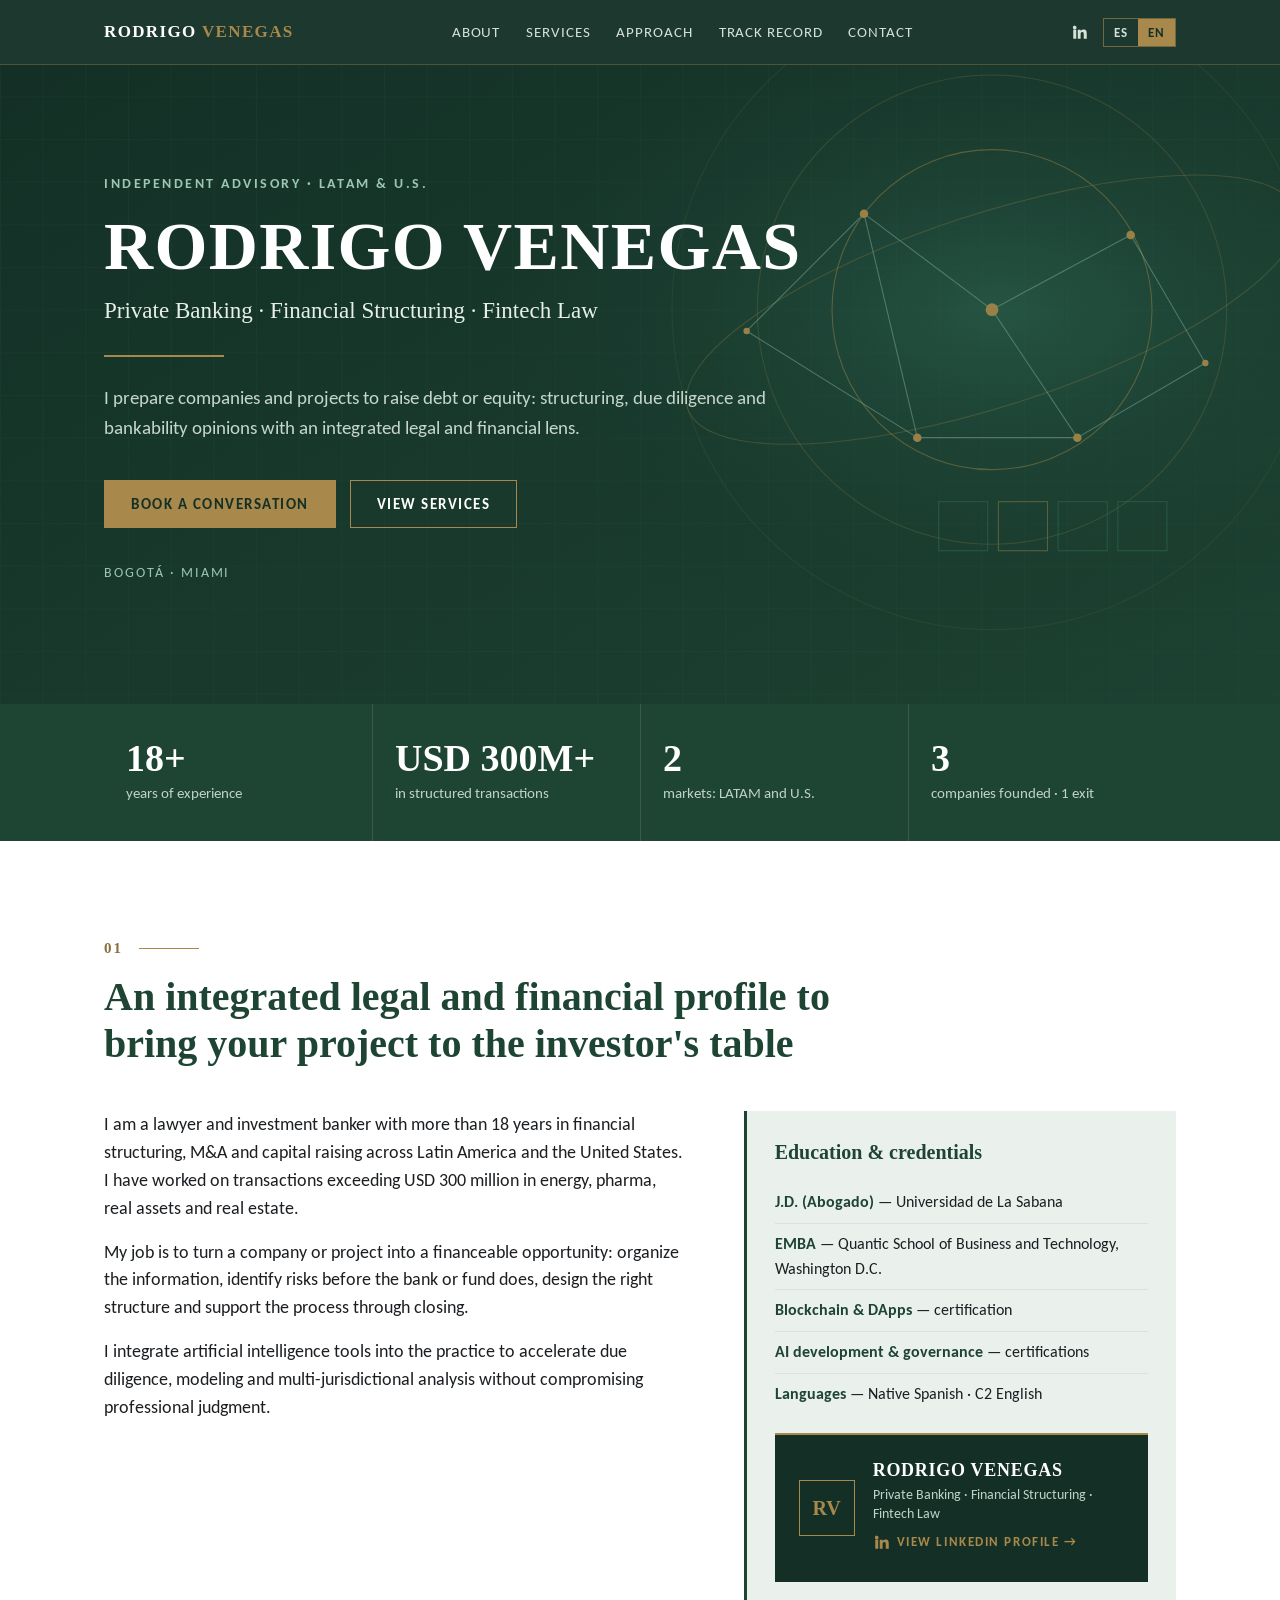
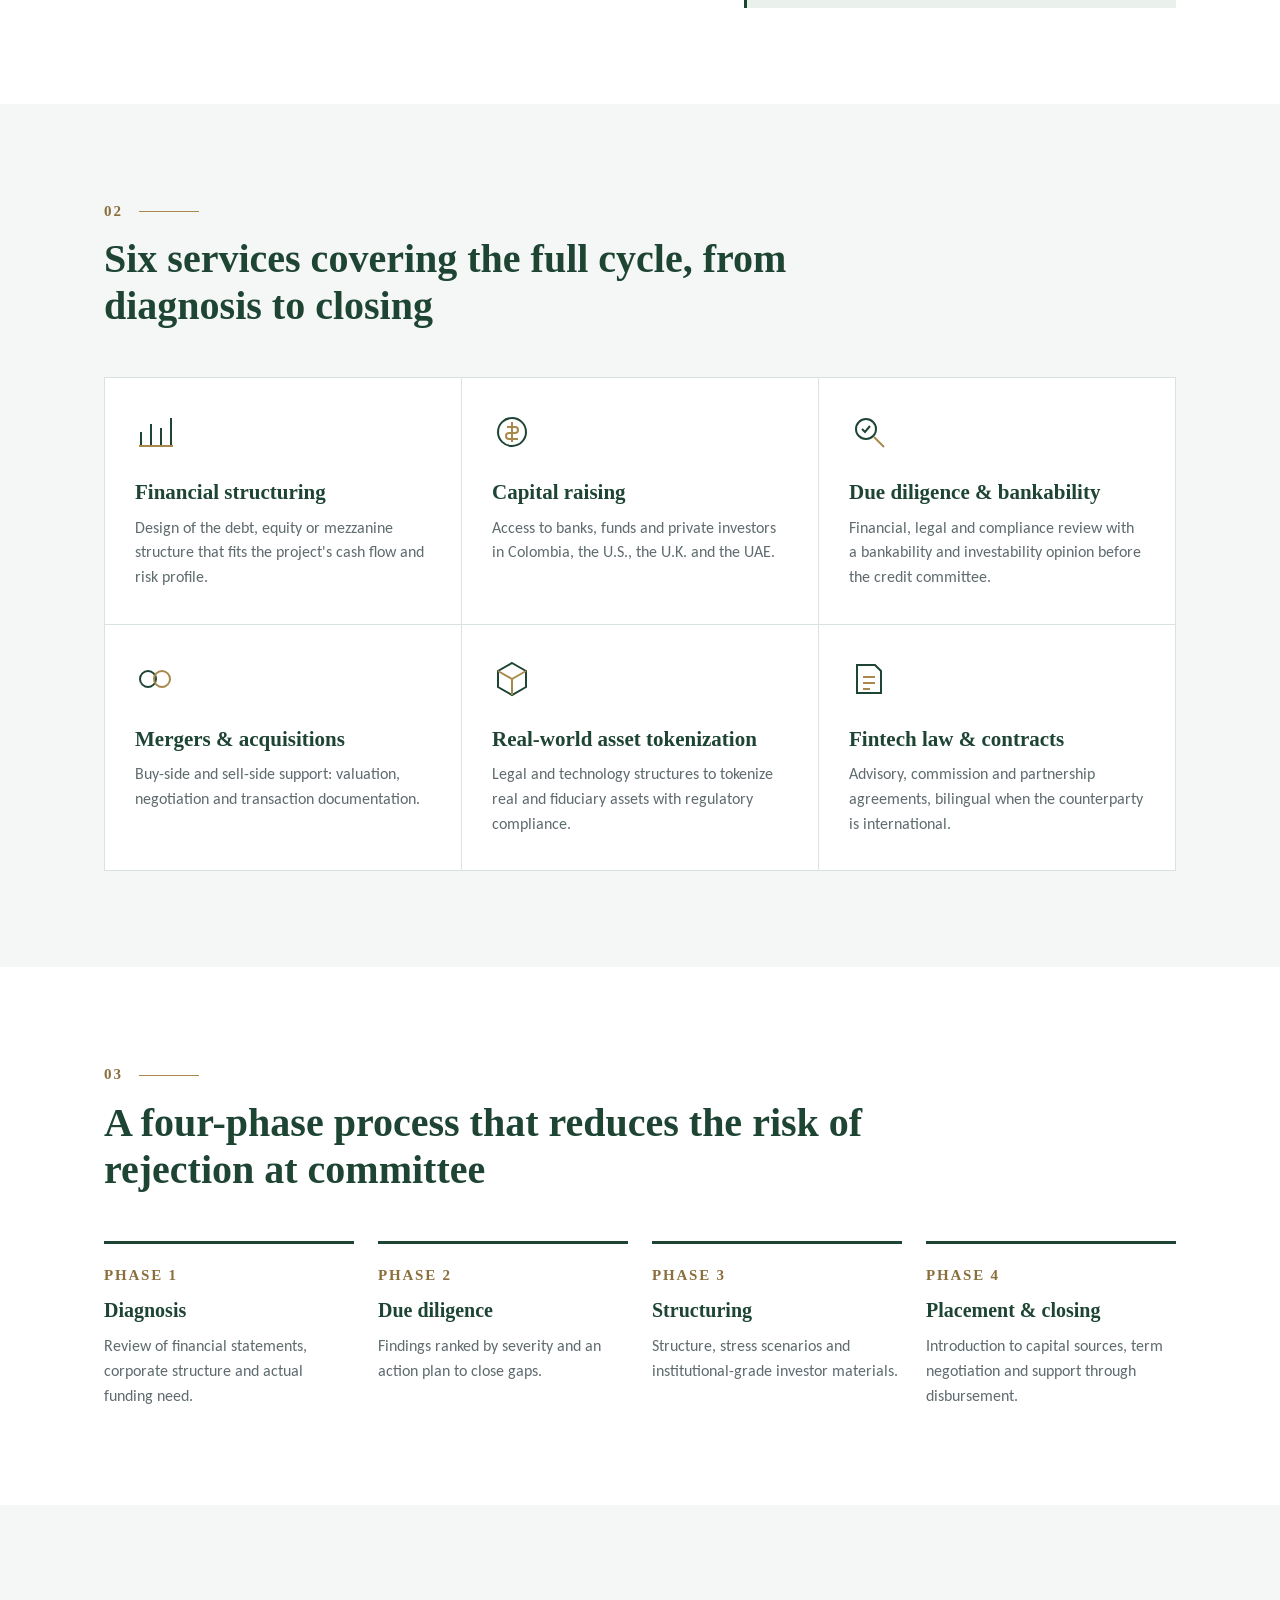
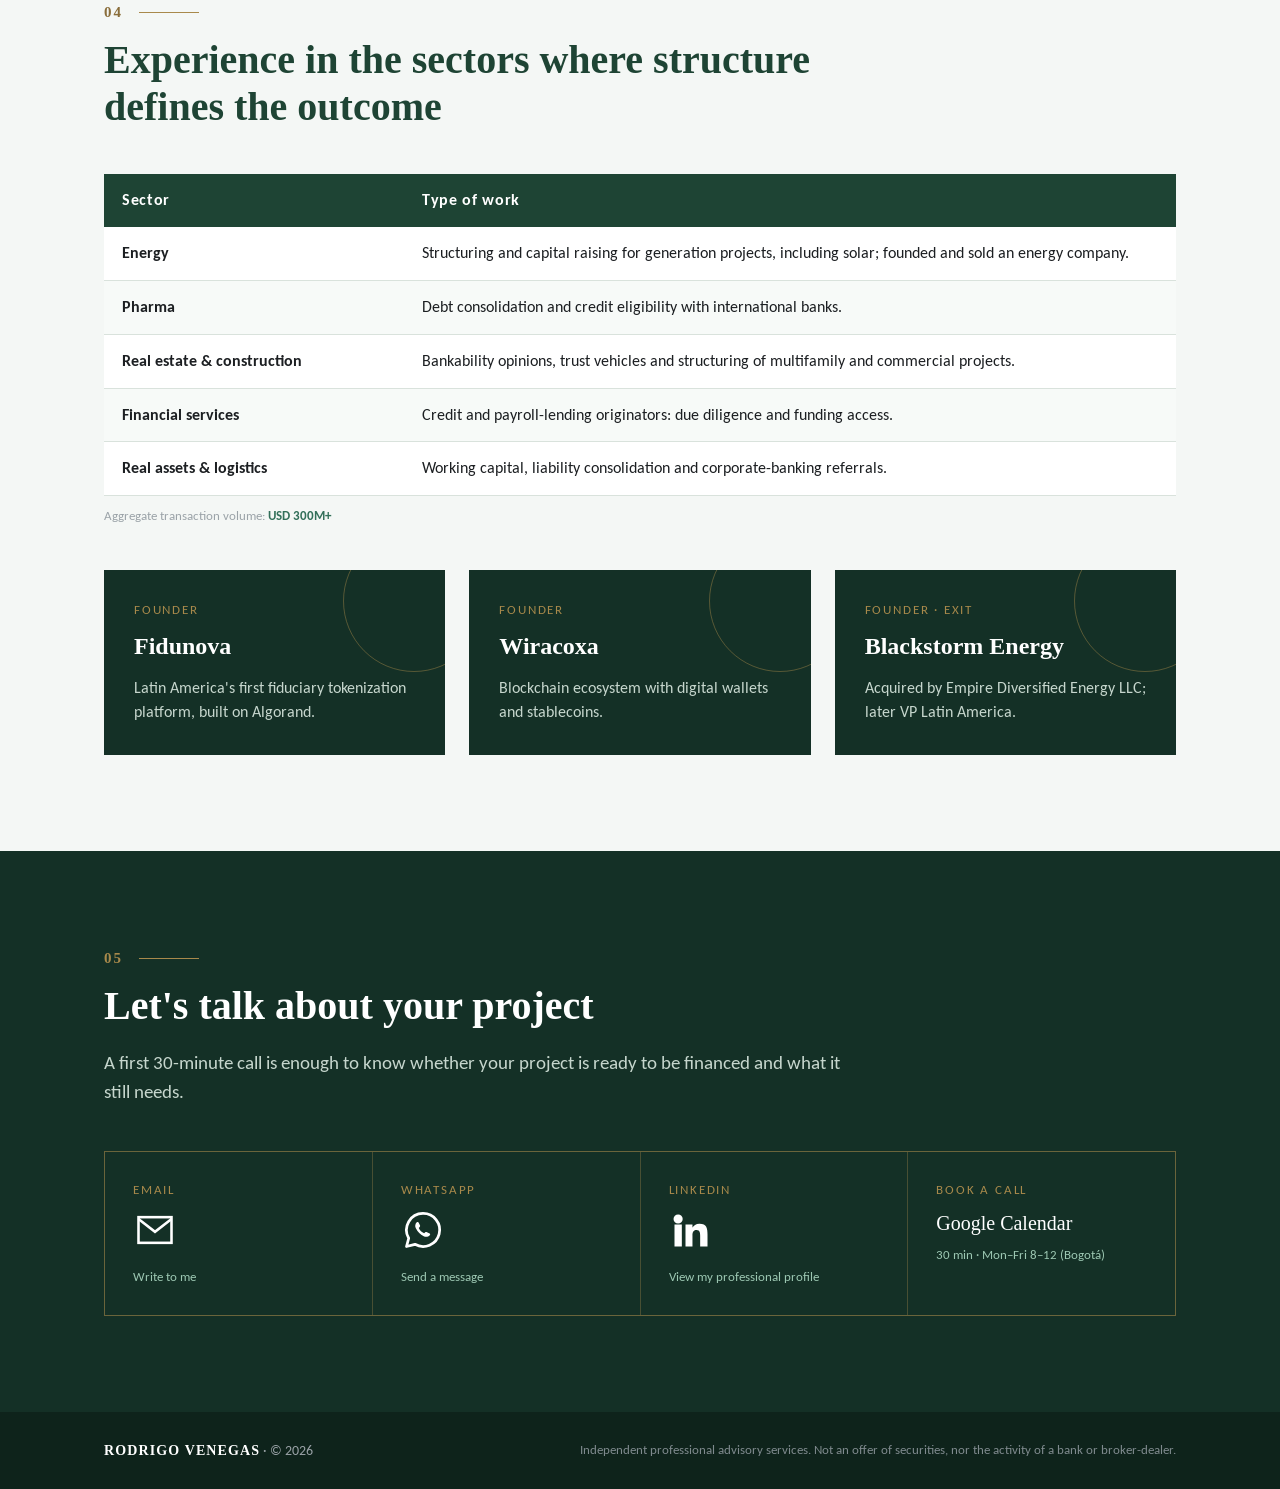
==== index.html @ e5ddf20f "Update index.html" ====
<!DOCTYPE html>
<html lang="es" data-lang="es">
<head>
<meta charset="utf-8">
<meta name="viewport" content="width=device-width, initial-scale=1">
<title>Rodrigo Venegas · Estructuración Financiera</title>
<meta name="description" content="Rodrigo Venegas — abogado y banquero de inversión. Estructuración financiera, levantamiento de capital, M&A, due diligence y tokenización en LATAM y EE. UU.">
<meta property="og:title" content="Rodrigo Venegas · Estructuración Financiera">
<meta property="og:description" content="Estructuración financiera, levantamiento de capital, M&A y tokenización · Bogotá · Miami">
<meta property="og:type" content="website">
<meta name="theme-color" content="#143026">
<link rel="icon" href="data:image/svg+xml,%3Csvg xmlns='http://www.w3.org/2000/svg' viewBox='0 0 64 64'%3E%3Crect width='64' height='64' fill='%23143026'/%3E%3Ctext x='32' y='43' font-family='Georgia,serif' font-size='30' font-weight='bold' fill='%23A8894B' text-anchor='middle'%3ERV%3C/text%3E%3C/svg%3E">
<link rel="preconnect" href="https://fonts.googleapis.com">
<link rel="preconnect" href="https://fonts.gstatic.com" crossorigin>
<link href="https://fonts.googleapis.com/css2?family=Carlito:ital,wght@0,400;0,700;1,400&display=swap" rel="stylesheet">
<style>
:root{
  --verde:#1E4434; --verde-medio:#33705A; --verde-osc:#143026;
  --oro:#A8894B; --oro-txt:#8A6E3B; --burdeos:#8C2F39;
  --carbon:#1C1F22; --gris:#5F6B6E; --gris-2:#9BA3A8; --borde:#D9E2DC;
  --panel:#F4F7F5; --tinte:#EAF1ED; --blanco:#FFFFFF;
  --serif:Georgia,"Times New Roman",serif;
  --sans:Calibri,Carlito,"Segoe UI",Arial,sans-serif;
  --max:1120px;
}
*{box-sizing:border-box;margin:0;padding:0}
html{scroll-behavior:smooth}
body{font-family:var(--sans);color:var(--carbon);background:var(--blanco);font-size:18px;line-height:1.55;-webkit-font-smoothing:antialiased}
a{color:var(--verde-medio);text-decoration:none}
a:hover{text-decoration:underline}
.wrap{max-width:var(--max);margin:0 auto;padding:0 24px}

/* idioma */
[data-lang="es"] .en,[data-lang="en"] .es{display:none!important}

/* nav */
header.nav{position:sticky;top:0;z-index:50;background:rgba(20,48,38,.96);backdrop-filter:blur(6px);border-bottom:1px solid rgba(168,137,75,.35)}
.nav .wrap{display:flex;align-items:center;justify-content:space-between;height:64px;gap:16px}
.brand{font-family:var(--serif);font-weight:700;letter-spacing:.08em;color:#fff;font-size:17px;white-space:nowrap}
.brand span{color:var(--oro)}
.nav ul{display:flex;list-style:none;gap:26px}
.nav ul a{color:#D5E2DA;font-size:15px;letter-spacing:.06em;text-transform:uppercase}
.nav ul a:hover{color:#fff;text-decoration:none}
.lang{display:flex;border:1px solid rgba(168,137,75,.6)}
.lang button{background:none;border:0;color:#D5E2DA;font:700 13px var(--sans);letter-spacing:.08em;padding:6px 10px;cursor:pointer}
.lang button[aria-pressed="true"]{background:var(--oro);color:var(--verde-osc)}

/* hero */
.hero{position:relative;background:var(--verde-osc);color:#fff;overflow:hidden}
.hero svg.bg{position:absolute;inset:0;width:100%;height:100%;opacity:.9}
.hero .wrap{position:relative;padding:110px 24px 120px}
.kicker{font:700 14px var(--sans);letter-spacing:.18em;text-transform:uppercase;color:#9CC7B2}
.hero h1{font-family:var(--serif);font-weight:700;font-size:clamp(38px,6vw,68px);line-height:1.08;margin:18px 0 10px;letter-spacing:.02em}
.filete{width:120px;height:2px;background:var(--oro);margin:26px 0}
.tagline{font-family:var(--serif);font-size:clamp(18px,2.2vw,23px);color:#E7EFEA;max-width:760px}
.hero p.lead{margin-top:18px;color:#C6D6CD;max-width:680px;font-size:19px}
.cta{display:flex;flex-wrap:wrap;gap:14px;margin-top:38px}
.btn{display:inline-block;padding:14px 26px;font:700 15px var(--sans);letter-spacing:.1em;text-transform:uppercase;border:1px solid var(--oro)}
.btn.primary{background:var(--oro);color:var(--verde-osc)}
.btn.ghost{color:#fff}
.btn:hover{text-decoration:none;filter:brightness(1.08)}
.loc{margin-top:34px;font-size:14px;letter-spacing:.14em;text-transform:uppercase;color:#9CC7B2}

/* cifras */
.stats{background:var(--verde);color:#fff}
.stats .wrap{display:grid;grid-template-columns:repeat(4,1fr)}
.stat{padding:34px 22px;border-left:1px solid rgba(255,255,255,.12)}
.stat:first-child{border-left:0}
.stat b{display:block;font-family:var(--serif);font-size:38px;color:#fff;line-height:1.1}
.stat span{font-size:15px;color:#BFD3C7}

/* secciones */
section.block{padding:96px 0}
section.alt{background:var(--panel)}
.band{display:flex;align-items:center;gap:16px;margin-bottom:12px}
.band .num{font-family:var(--serif);font-weight:700;color:var(--oro-txt);font-size:15px;letter-spacing:.14em}
.band .rule{flex:0 0 60px;height:1px;background:var(--oro)}
h2{font-family:var(--serif);font-size:clamp(28px,3.6vw,40px);line-height:1.18;color:var(--verde);max-width:820px}
.intro{margin-top:18px;color:var(--gris);max-width:760px;font-size:19px}

/* sobre mí */
.about{display:grid;grid-template-columns:1.35fr 1fr;gap:56px;margin-top:44px;align-items:start}
.about p{margin-bottom:16px;text-align:left}
.callout{background:var(--tinte);border-left:3px solid var(--verde);padding:26px 28px}
.callout h3{font-family:var(--serif);color:var(--verde);font-size:20px;margin-bottom:14px}
.callout ul{list-style:none}
.callout li{padding:8px 0;border-bottom:1px solid var(--borde);font-size:16px}
.callout li:last-child{border-bottom:0}
.callout li b{color:var(--verde)}

/* servicios */
.grid{display:grid;grid-template-columns:repeat(3,1fr);gap:0;margin-top:48px;border-top:1px solid var(--borde);border-left:1px solid var(--borde)}
.card{background:#fff;padding:34px 30px;border-right:1px solid var(--borde);border-bottom:1px solid var(--borde);position:relative}
.card .ico{width:40px;height:40px;margin-bottom:18px}
.card h3{font-family:var(--serif);font-size:21px;color:var(--verde);margin-bottom:10px;line-height:1.25}
.card p{font-size:16px;color:var(--gris)}
.card:hover{background:var(--tinte)}
.card:hover::before{content:"";position:absolute;left:0;top:0;bottom:0;width:3px;background:var(--verde)}

/* metodología */
.steps{display:grid;grid-template-columns:repeat(4,1fr);gap:24px;margin-top:48px;counter-reset:s}
.step{border-top:3px solid var(--verde);padding-top:20px}
.step .n{font-family:var(--serif);font-weight:700;font-size:15px;color:var(--oro-txt);letter-spacing:.12em}
.step h3{font-family:var(--serif);font-size:20px;color:var(--verde);margin:8px 0}
.step p{font-size:16px;color:var(--gris)}

/* sectores / trayectoria tabla */
table.t{width:100%;border-collapse:collapse;margin-top:44px;font-size:16px;background:#fff}
table.t th{background:var(--verde);color:#fff;text-align:left;padding:14px 18px;font-weight:700;letter-spacing:.04em}
table.t td{padding:14px 18px;border-bottom:1px solid var(--borde);vertical-align:top}
table.t tr:nth-child(even) td{background:#F7FAF8}
table.t td:first-child{font-weight:700;color:var(--carbon);width:28%}
table.t td.k{color:var(--verde-medio);font-weight:700}
.src{font-size:13px;color:var(--gris-2);margin-top:10px}

/* ventures */
.ventures{display:grid;grid-template-columns:repeat(3,1fr);gap:24px;margin-top:44px}
.venture{background:var(--verde-osc);color:#fff;padding:30px;position:relative;overflow:hidden}
.venture::after{content:"";position:absolute;right:-40px;top:-40px;width:140px;height:140px;border:1px solid rgba(168,137,75,.45);border-radius:50%}
.venture .tag{font-size:13px;letter-spacing:.14em;text-transform:uppercase;color:var(--oro)}
.venture h3{font-family:var(--serif);font-size:24px;margin:8px 0 10px}
.venture p{font-size:16px;color:#C6D6CD}

/* contacto */
.contact{background:var(--verde-osc);color:#fff;position:relative;overflow:hidden}
.contact h2{color:#fff}
.contact .intro{color:#C6D6CD}
.contact-grid{display:grid;grid-template-columns:repeat(4,1fr);gap:1px;margin-top:44px;background:rgba(168,137,75,.35);border:1px solid rgba(168,137,75,.35)}
.contact-grid a,.contact-grid div{display:block;background:var(--verde-osc);padding:28px;color:#fff}
.contact-grid a:hover{background:var(--verde);text-decoration:none}
.contact-grid small{display:block;font-size:13px;letter-spacing:.14em;text-transform:uppercase;color:var(--oro);margin-bottom:8px}
.contact-grid > * > span{font-family:var(--serif);font-size:20px;word-break:break-word}
.contact-grid .mail-ico{display:inline-flex;color:#fff}
.contact-grid a:hover .mail-ico{color:var(--oro)}
.contact-grid em{display:block;font-style:normal;font-size:13px;color:#9CC7B2;margin-top:6px;word-break:break-word}

/* linkedin card */
.li-card{display:flex;gap:18px;align-items:center;margin-top:18px;background:var(--verde-osc);color:#fff;padding:22px 24px;border-top:2px solid var(--oro)}
.li-card:hover{text-decoration:none;background:var(--verde)}
.li-mono{flex:0 0 56px;height:56px;border:1px solid var(--oro);display:flex;align-items:center;justify-content:center;font-family:var(--serif);font-weight:700;color:var(--oro);font-size:20px}
.li-card b{display:block;font-family:var(--serif);font-size:18px;letter-spacing:.04em}
.li-card small{display:block;color:#BFD3C7;font-size:14px;line-height:1.4}
.li-card .go{display:inline-flex;align-items:center;gap:6px;margin-top:8px;font-size:13px;font-weight:700;letter-spacing:.12em;text-transform:uppercase;color:var(--oro)}
.nav-li{color:#D5E2DA;display:inline-flex}
.nav-li:hover{color:var(--oro)}
.right{display:flex;align-items:center;gap:14px}

footer.foot{background:#0E231B;color:var(--gris-2);font-size:14px;padding:28px 0}
footer.foot .wrap{display:flex;flex-wrap:wrap;justify-content:space-between;gap:12px}
footer.foot b{color:#fff;font-family:var(--serif);letter-spacing:.08em}
.disc{font-size:13px;color:#7F8A8E;max-width:640px}

/* responsive */
@media (max-width:960px){
  .nav ul{display:none}
  .stats .wrap{grid-template-columns:repeat(2,1fr)}
  .stat:nth-child(3){border-left:0}
  .stat{border-top:1px solid rgba(255,255,255,.12)}
  .about{grid-template-columns:1fr;gap:32px}
  .grid,.ventures,.contact-grid{grid-template-columns:1fr 1fr}
  .steps{grid-template-columns:1fr 1fr}
}
@media (max-width:600px){
  body{font-size:17px}
  .wrap{padding:0 16px}
  .hero .wrap{padding:72px 16px 80px}
  section.block{padding:64px 0}
  .grid,.ventures,.contact-grid,.steps{grid-template-columns:1fr}
  .stat b{font-size:26px}
  .stat{padding:24px 14px}
  table.t td:first-child{width:auto}
  table.t th,table.t td{padding:12px}
  .brand{font-size:15px}
}
</style>
</head>
<body>

<header class="nav">
  <div class="wrap">
    <a class="brand" href="#top">RODRIGO <span>VENEGAS</span></a>
    <ul>
      <li><a href="#perfil"><span class="es">Perfil</span><span class="en">About</span></a></li>
      <li><a href="#servicios"><span class="es">Servicios</span><span class="en">Services</span></a></li>
      <li><a href="#metodo"><span class="es">Método</span><span class="en">Approach</span></a></li>
      <li><a href="#trayectoria"><span class="es">Trayectoria</span><span class="en">Track record</span></a></li>
      <li><a href="#contacto"><span class="es">Contacto</span><span class="en">Contact</span></a></li>
    </ul>
    <div class="right">
    <a class="nav-li" href="https://www.linkedin.com/in/rodvenegas/" target="_blank" rel="noopener" aria-label="LinkedIn"><svg viewBox="0 0 24 24" width="18" height="18" fill="currentColor" aria-hidden="true"><path d="M4.98 3.5a2.5 2.5 0 11-.02 5 2.5 2.5 0 01.02-5zM3 9h4v12H3zM9 9h3.8v1.7h.05c.53-1 1.83-2.05 3.77-2.05C20.6 8.65 21 11.2 21 14.5V21h-4v-5.8c0-1.4-.03-3.2-1.95-3.2-1.95 0-2.25 1.5-2.25 3.1V21H9z"/></svg></a>
    <div class="lang" role="group" aria-label="Idioma / Language">
      <button type="button" data-set="es" aria-pressed="true">ES</button>
      <button type="button" data-set="en" aria-pressed="false">EN</button>
    </div>
    </div>
  </div>
</header>

<!-- HERO -->
<section class="hero" id="top">
  <svg class="bg" viewBox="0 0 1200 700" preserveAspectRatio="xMidYMid slice" aria-hidden="true">
    <defs>
      <linearGradient id="g1" x1="0" y1="0" x2="1" y2="1">
        <stop offset="0" stop-color="#143026"/><stop offset="1" stop-color="#1E4434"/>
      </linearGradient>
      <radialGradient id="glow" cx="78%" cy="40%" r="45%">
        <stop offset="0" stop-color="#33705A" stop-opacity=".55"/><stop offset="1" stop-color="#143026" stop-opacity="0"/>
      </radialGradient>
      <pattern id="grid" width="40" height="40" patternUnits="userSpaceOnUse">
        <path d="M40 0H0V40" fill="none" stroke="#33705A" stroke-opacity=".18" stroke-width="1"/>
      </pattern>
    </defs>
    <rect width="1200" height="700" fill="url(#g1)"/>
    <rect width="1200" height="700" fill="url(#grid)"/>
    <rect width="1200" height="700" fill="url(#glow)"/>
    <g fill="none" stroke="#A8894B" stroke-opacity=".5">
      <circle cx="930" cy="280" r="150"/>
      <circle cx="930" cy="280" r="220" stroke-opacity=".25"/>
      <circle cx="930" cy="280" r="300" stroke-opacity=".12"/>
      <ellipse cx="930" cy="280" rx="300" ry="90" stroke-opacity=".3" transform="rotate(-18 930 280)"/>
    </g>
    <g stroke="#9CC7B2" stroke-opacity=".45" stroke-width="1">
      <line x1="810" y1="190" x2="930" y2="280"/><line x1="930" y1="280" x2="1060" y2="210"/>
      <line x1="930" y1="280" x2="1010" y2="400"/><line x1="810" y1="190" x2="860" y2="400"/>
      <line x1="860" y1="400" x2="1010" y2="400"/><line x1="1060" y1="210" x2="1130" y2="330"/>
      <line x1="1010" y1="400" x2="1130" y2="330"/><line x1="700" y1="300" x2="810" y2="190"/>
      <line x1="700" y1="300" x2="860" y2="400"/>
    </g>
    <g fill="#A8894B">
      <circle cx="930" cy="280" r="6"/><circle cx="810" cy="190" r="4"/><circle cx="1060" cy="210" r="4"/>
      <circle cx="1010" cy="400" r="4"/><circle cx="860" cy="400" r="4"/><circle cx="1130" cy="330" r="3"/>
      <circle cx="700" cy="300" r="3"/>
    </g>
    <g fill="none" stroke="#33705A" stroke-opacity=".6">
      <rect x="880" y="460" width="46" height="46"/><rect x="936" y="460" width="46" height="46" stroke="#A8894B" stroke-opacity=".5"/>
      <rect x="992" y="460" width="46" height="46"/><rect x="1048" y="460" width="46" height="46"/>
    </g>
  </svg>
  <div class="wrap">
    <div class="kicker"><span class="es">Asesoría independiente · LATAM &amp; EE. UU.</span><span class="en">Independent advisory · LATAM &amp; U.S.</span></div>
    <h1>RODRIGO VENEGAS</h1>
    <div class="tagline"><span class="es">Banca Privada · Estructuración Financiera · Derecho Fintech</span><span class="en">Private Banking · Financial Structuring · Fintech Law</span></div>
    <div class="filete"></div>
    <p class="lead">
      <span class="es">Preparo empresas y proyectos para levantar deuda o capital: estructuración, due diligence y conceptos de bancabilidad con rigor legal y financiero integrado.</span>
      <span class="en">I prepare companies and projects to raise debt or equity: structuring, due diligence and bankability opinions with an integrated legal and financial lens.</span>
    </p>
    <div class="cta">
      <a class="btn primary" href="https://calendar.google.com/calendar/appointments/schedules/AcZssZ150krW88gi3qEI_9_EWB2asxERTuKXue9Xz11zhF6QXgUVBFgU5hNF6f9EOUQEqR854AiA3kJ7" target="_blank" rel="noopener"><span class="es">Agendar una conversación</span><span class="en">Book a conversation</span></a>
      <a class="btn ghost" href="#servicios"><span class="es">Ver servicios</span><span class="en">View services</span></a>
    </div>
    <div class="loc">Bogotá · Miami</div>
  </div>
</section>

<!-- CIFRAS -->
<section class="stats" aria-label="Cifras">
  <div class="wrap">
    <div class="stat"><b>18+</b><span class="es">años de experiencia</span><span class="en">years of experience</span></div>
    <div class="stat"><b>USD 300M+</b><span class="es">en transacciones estructuradas</span><span class="en">in structured transactions</span></div>
    <div class="stat"><b>2</b><span class="es">mercados: LATAM y EE. UU.</span><span class="en">markets: LATAM and U.S.</span></div>
    <div class="stat"><b>3</b><span class="es">empresas fundadas · 1 exit</span><span class="en">companies founded · 1 exit</span></div>
  </div>
</section>

<!-- PERFIL -->
<section class="block" id="perfil">
  <div class="wrap">
    <div class="band"><span class="num">01</span><span class="rule"></span></div>
    <h2><span class="es">Un perfil legal y financiero integrado para llevar su proyecto a la mesa del inversionista</span><span class="en">An integrated legal and financial profile to bring your project to the investor's table</span></h2>
    <div class="about">
      <div>
        <p class="es">Soy abogado y banquero de inversión con más de 18 años en estructuración financiera, fusiones y adquisiciones y levantamiento de capital en América Latina y Estados Unidos. He participado en transacciones que superan los USD 300 millones en energía, farmacéutico, activos reales e inmobiliario.</p>
        <p class="en">I am a lawyer and investment banker with more than 18 years in financial structuring, M&amp;A and capital raising across Latin America and the United States. I have worked on transactions exceeding USD 300 million in energy, pharma, real assets and real estate.</p>
        <p class="es">Mi trabajo consiste en convertir una empresa o un proyecto en una oportunidad financiable: ordenar la información, identificar riesgos antes que el banco o el fondo, diseñar la estructura adecuada y acompañar el proceso hasta el cierre.</p>
        <p class="en">My job is to turn a company or project into a financeable opportunity: organize the information, identify risks before the bank or fund does, design the right structure and support the process through closing.</p>
        <p class="es">Integro herramientas de inteligencia artificial en la práctica para acelerar due diligence, modelación y análisis multijurisdiccional, sin sacrificar el criterio profesional.</p>
        <p class="en">I integrate artificial intelligence tools into the practice to accelerate due diligence, modeling and multi-jurisdictional analysis without compromising professional judgment.</p>
      </div>
      <aside class="callout">
        <h3><span class="es">Formación y credenciales</span><span class="en">Education &amp; credentials</span></h3>
        <ul>
          <li><b><span class="es">Abogado</span><span class="en">J.D. (Abogado)</span></b> — Universidad de La Sabana</li>
          <li><b>EMBA</b> — Quantic School of Business and Technology, Washington D.C.</li>
          <li><b>Blockchain &amp; DApps</b> — <span class="es">certificación</span><span class="en">certification</span></li>
          <li><b><span class="es">IA: desarrollo y gobernanza</span><span class="en">AI development &amp; governance</span></b> — <span class="es">certificaciones</span><span class="en">certifications</span></li>
          <li><b><span class="es">Idiomas</span><span class="en">Languages</span></b> — <span class="es">Español nativo · Inglés C2</span><span class="en">Native Spanish · C2 English</span></li>
        </ul>
        <a class="li-card" href="https://www.linkedin.com/in/rodvenegas/" target="_blank" rel="noopener">
          <div class="li-mono">RV</div>
          <div>
            <b>RODRIGO VENEGAS</b>
            <small><span class="es">Banca Privada · Estructuración Financiera · Derecho Fintech</span><span class="en">Private Banking · Financial Structuring · Fintech Law</span></small>
            <span class="go"><svg viewBox="0 0 24 24" width="18" height="18" fill="currentColor" aria-hidden="true"><path d="M4.98 3.5a2.5 2.5 0 11-.02 5 2.5 2.5 0 01.02-5zM3 9h4v12H3zM9 9h3.8v1.7h.05c.53-1 1.83-2.05 3.77-2.05C20.6 8.65 21 11.2 21 14.5V21h-4v-5.8c0-1.4-.03-3.2-1.95-3.2-1.95 0-2.25 1.5-2.25 3.1V21H9z"/></svg> <span class="es">Ver perfil en LinkedIn →</span><span class="en">View LinkedIn profile →</span></span>
          </div>
        </a>
      </aside>
    </div>
  </div>
</section>

<!-- SERVICIOS -->
<section class="block alt" id="servicios">
  <div class="wrap">
    <div class="band"><span class="num">02</span><span class="rule"></span></div>
    <h2><span class="es">Seis servicios que cubren el ciclo completo, del diagnóstico al cierre</span><span class="en">Six services covering the full cycle, from diagnosis to closing</span></h2>
    <div class="grid">
      <div class="card">
        <svg class="ico" viewBox="0 0 40 40" fill="none" stroke="#1E4434" stroke-width="2"><path d="M6 34V20M16 34V12M26 34V16M36 34V6"/><path d="M4 34h34" stroke="#A8894B"/></svg>
        <h3><span class="es">Estructuración financiera</span><span class="en">Financial structuring</span></h3>
        <p><span class="es">Diseño de la estructura de deuda, capital o mezzanine adecuada al flujo de caja y al perfil de riesgo del proyecto.</span><span class="en">Design of the debt, equity or mezzanine structure that fits the project's cash flow and risk profile.</span></p>
      </div>
      <div class="card">
        <svg class="ico" viewBox="0 0 40 40" fill="none" stroke="#1E4434" stroke-width="2"><circle cx="20" cy="20" r="14"/><path d="M20 10v20M15 15h8a3 3 0 010 6h-6a3 3 0 000 6h9" stroke="#A8894B"/></svg>
        <h3><span class="es">Levantamiento de capital</span><span class="en">Capital raising</span></h3>
        <p><span class="es">Acceso a bancos, fondos e inversionistas privados en Colombia, EE. UU., Reino Unido y Emiratos Árabes Unidos.</span><span class="en">Access to banks, funds and private investors in Colombia, the U.S., the U.K. and the UAE.</span></p>
      </div>
      <div class="card">
        <svg class="ico" viewBox="0 0 40 40" fill="none" stroke="#1E4434" stroke-width="2"><circle cx="17" cy="17" r="10"/><path d="M25 25l10 10" stroke="#A8894B"/><path d="M13 17l3 3 5-6"/></svg>
        <h3><span class="es">Due diligence y bancabilidad</span><span class="en">Due diligence &amp; bankability</span></h3>
        <p><span class="es">Revisión financiera, legal y de cumplimiento con concepto de bancabilidad e inversionabilidad antes de ir al comité.</span><span class="en">Financial, legal and compliance review with a bankability and investability opinion before the credit committee.</span></p>
      </div>
      <div class="card">
        <svg class="ico" viewBox="0 0 40 40" fill="none" stroke="#1E4434" stroke-width="2"><circle cx="13" cy="20" r="8"/><circle cx="27" cy="20" r="8" stroke="#A8894B"/></svg>
        <h3><span class="es">Fusiones y adquisiciones</span><span class="en">Mergers &amp; acquisitions</span></h3>
        <p><span class="es">Acompañamiento en compra, venta e integración de empresas: valoración, negociación y documentación de la transacción.</span><span class="en">Buy-side and sell-side support: valuation, negotiation and transaction documentation.</span></p>
      </div>
      <div class="card">
        <svg class="ico" viewBox="0 0 40 40" fill="none" stroke="#1E4434" stroke-width="2"><path d="M20 4l14 8v16l-14 8-14-8V12z"/><path d="M20 20l14-8M20 20v16M20 20L6 12" stroke="#A8894B"/></svg>
        <h3><span class="es">Tokenización de activos reales</span><span class="en">Real-world asset tokenization</span></h3>
        <p><span class="es">Estructuras legales y tecnológicas para tokenizar activos reales y fiduciarios con cumplimiento regulatorio.</span><span class="en">Legal and technology structures to tokenize real and fiduciary assets with regulatory compliance.</span></p>
      </div>
      <div class="card">
        <svg class="ico" viewBox="0 0 40 40" fill="none" stroke="#1E4434" stroke-width="2"><path d="M8 6h18l6 6v22H8z"/><path d="M14 18h12M14 24h12M14 30h7" stroke="#A8894B"/></svg>
        <h3><span class="es">Derecho fintech y contratos</span><span class="en">Fintech law &amp; contracts</span></h3>
        <p><span class="es">Contratos de asesoría, comisión y colaboración, bilingües cuando la contraparte es internacional.</span><span class="en">Advisory, commission and partnership agreements, bilingual when the counterparty is international.</span></p>
      </div>
    </div>
  </div>
</section>

<!-- MÉTODO -->
<section class="block" id="metodo">
  <div class="wrap">
    <div class="band"><span class="num">03</span><span class="rule"></span></div>
    <h2><span class="es">Un proceso en cuatro fases que reduce el riesgo de rechazo en comité</span><span class="en">A four-phase process that reduces the risk of rejection at committee</span></h2>
    <div class="steps">
      <div class="step"><div class="n"><span class="es">FASE 1</span><span class="en">PHASE 1</span></div><h3><span class="es">Diagnóstico</span><span class="en">Diagnosis</span></h3><p><span class="es">Lectura de estados financieros, estructura societaria y necesidad real de financiación.</span><span class="en">Review of financial statements, corporate structure and actual funding need.</span></p></div>
      <div class="step"><div class="n"><span class="es">FASE 2</span><span class="en">PHASE 2</span></div><h3>Due diligence</h3><p><span class="es">Hallazgos priorizados por severidad y plan de acción para cerrar brechas.</span><span class="en">Findings ranked by severity and an action plan to close gaps.</span></p></div>
      <div class="step"><div class="n"><span class="es">FASE 3</span><span class="en">PHASE 3</span></div><h3><span class="es">Estructuración</span><span class="en">Structuring</span></h3><p><span class="es">Estructura, escenarios de estrés y material para inversionistas de estándar institucional.</span><span class="en">Structure, stress scenarios and institutional-grade investor materials.</span></p></div>
      <div class="step"><div class="n"><span class="es">FASE 4</span><span class="en">PHASE 4</span></div><h3><span class="es">Colocación y cierre</span><span class="en">Placement &amp; closing</span></h3><p><span class="es">Presentación a fuentes de capital, negociación de términos y acompañamiento hasta el desembolso.</span><span class="en">Introduction to capital sources, term negotiation and support through disbursement.</span></p></div>
    </div>
  </div>
</section>

<!-- TRAYECTORIA -->
<section class="block alt" id="trayectoria">
  <div class="wrap">
    <div class="band"><span class="num">04</span><span class="rule"></span></div>
    <h2><span class="es">Experiencia en los sectores donde la estructura define el resultado</span><span class="en">Experience in the sectors where structure defines the outcome</span></h2>
    <table class="t">
      <thead><tr><th><span class="es">Sector</span><span class="en">Sector</span></th><th><span class="es">Tipo de trabajo</span><span class="en">Type of work</span></th></tr></thead>
      <tbody>
        <tr><td><span class="es">Energía</span><span class="en">Energy</span></td><td><span class="es">Estructuración y levantamiento de capital para proyectos de generación, incluida energía solar; fundación y venta de una compañía de energía.</span><span class="en">Structuring and capital raising for generation projects, including solar; founded and sold an energy company.</span></td></tr>
        <tr><td><span class="es">Farmacéutico</span><span class="en">Pharma</span></td><td><span class="es">Consolidación de deuda y elegibilidad crediticia ante banca internacional.</span><span class="en">Debt consolidation and credit eligibility with international banks.</span></td></tr>
        <tr><td><span class="es">Inmobiliario y construcción</span><span class="en">Real estate &amp; construction</span></td><td><span class="es">Conceptos de bancabilidad, vehículos fiduciarios y estructuración de proyectos multifamiliares y comerciales.</span><span class="en">Bankability opinions, trust vehicles and structuring of multifamily and commercial projects.</span></td></tr>
        <tr><td><span class="es">Servicios financieros</span><span class="en">Financial services</span></td><td><span class="es">Originadoras de crédito y libranza: due diligence y acceso a fondeo.</span><span class="en">Credit and payroll-lending originators: due diligence and funding access.</span></td></tr>
        <tr><td><span class="es">Activos reales y logística</span><span class="en">Real assets &amp; logistics</span></td><td><span class="es">Capital de trabajo, consolidación de pasivos y referidos a banca empresarial.</span><span class="en">Working capital, liability consolidation and corporate-banking referrals.</span></td></tr>
      </tbody>
    </table>
    <p class="src"><span class="es">Volumen agregado de transacciones: </span><span class="en">Aggregate transaction volume: </span><b style="color:var(--verde-medio)">USD 300M+</b></p>

    <div class="ventures">
      <div class="venture"><div class="tag"><span class="es">Fundador</span><span class="en">Founder</span></div><h3>Fidunova</h3><p><span class="es">Primera plataforma de tokenización fiduciaria de América Latina, construida sobre Algorand.</span><span class="en">Latin America's first fiduciary tokenization platform, built on Algorand.</span></p></div>
      <div class="venture"><div class="tag"><span class="es">Fundador</span><span class="en">Founder</span></div><h3>Wiracoxa</h3><p><span class="es">Ecosistema blockchain con billeteras digitales y stablecoins.</span><span class="en">Blockchain ecosystem with digital wallets and stablecoins.</span></p></div>
      <div class="venture"><div class="tag"><span class="es">Fundador · Exit</span><span class="en">Founder · Exit</span></div><h3>Blackstorm Energy</h3><p><span class="es">Adquirida por Empire Diversified Energy LLC; luego VP Latin America.</span><span class="en">Acquired by Empire Diversified Energy LLC; later VP Latin America.</span></p></div>
    </div>
  </div>
</section>

<!-- CONTACTO -->
<section class="block contact" id="contacto">
  <div class="wrap">
    <div class="band"><span class="num" style="color:var(--oro)">05</span><span class="rule"></span></div>
    <h2><span class="es">Conversemos sobre su proyecto</span><span class="en">Let's talk about your project</span></h2>
    <p class="intro"><span class="es">Una primera llamada de 30 minutos basta para saber si su proyecto está listo para financiarse y qué le falta.</span><span class="en">A first 30-minute call is enough to know whether your project is ready to be financed and what it still needs.</span></p>
    <div class="contact-grid">
      <a class="js-mail" href="#contacto" data-u="rodrigovenegasmortigo" data-d="gmail.com" aria-label="Email"><small>Email</small><span class="mail-ico"><svg viewBox="0 0 24 24" width="44" height="44" fill="none" stroke="currentColor" stroke-width="1.4" aria-hidden="true"><rect x="3" y="5" width="18" height="14"/><path d="M3 6l9 7 9-7"/></svg></span><em><span class="es">Escríbame</span><span class="en">Write to me</span></em></a>
      <a class="js-wa" href="#contacto" data-n="573155446661" target="_blank" rel="noopener" aria-label="WhatsApp"><small>WhatsApp</small><span class="mail-ico"><svg viewBox="0 0 24 24" width="44" height="44" fill="none" stroke="currentColor" stroke-width="1.5" stroke-linejoin="round" aria-hidden="true"><path d="M12 3a9 9 0 00-7.8 13.5L3 21l4.6-1.2A9 9 0 1012 3z"/><path d="M8.6 7.8c.3-.3.8-.3 1 .1l.8 1.7c.1.3 0 .6-.2.8l-.5.5c.6 1.3 1.6 2.3 2.9 2.9l.5-.5c.2-.2.5-.3.8-.2l1.7.8c.4.2.4.7.1 1-.9.9-2.2 1.1-3.3.5a9.4 9.4 0 01-4.3-4.3c-.6-1.1-.4-2.4.5-3.3z" fill="currentColor" stroke="none"/></svg></span><em><span class="es">Enviar mensaje</span><span class="en">Send a message</span></em></a>
      <a href="https://www.linkedin.com/in/rodvenegas/" target="_blank" rel="noopener" aria-label="LinkedIn"><small>LinkedIn</small><span class="mail-ico"><svg viewBox="0 0 24 24" width="44" height="44" fill="currentColor" aria-hidden="true"><path d="M4.98 3.5a2.5 2.5 0 11-.02 5 2.5 2.5 0 01.02-5zM3 9h4v12H3zM9 9h3.8v1.7h.05c.53-1 1.83-2.05 3.77-2.05C20.6 8.65 21 11.2 21 14.5V21h-4v-5.8c0-1.4-.03-3.2-1.95-3.2-1.95 0-2.25 1.5-2.25 3.1V21H9z"/></svg></span><em><span class="es">Ver mi perfil profesional</span><span class="en">View my professional profile</span></em></a>
      <a href="https://calendar.google.com/calendar/appointments/schedules/AcZssZ150krW88gi3qEI_9_EWB2asxERTuKXue9Xz11zhF6QXgUVBFgU5hNF6f9EOUQEqR854AiA3kJ7" target="_blank" rel="noopener"><small><span class="es">Agendar llamada</span><span class="en">Book a call</span></small><span>Google Calendar</span><em><span class="es">30 min · L–V 8:00–12:00 (Bogotá)</span><span class="en">30 min · Mon–Fri 8–12 (Bogotá)</span></em></a>
    </div>
  </div>
</section>

<footer class="foot">
  <div class="wrap">
    <div><b>RODRIGO VENEGAS</b> · © <span id="yr">2026</span></div>
    <div class="disc"><span class="es">Servicios de asesoría profesional independiente. No constituye oferta de valores ni actividad de entidad bancaria o intermediario de valores.</span><span class="en">Independent professional advisory services. Not an offer of securities, nor the activity of a bank or broker-dealer.</span></div>
  </div>
</footer>

<script>
(function(){
  var root=document.documentElement, btns=document.querySelectorAll('.lang button');
  function set(l){
    root.setAttribute('data-lang',l); root.setAttribute('lang',l);
    document.title = l==='en' ? 'Rodrigo Venegas · Financial Structuring' : 'Rodrigo Venegas · Estructuración Financiera';
    btns.forEach(function(b){b.setAttribute('aria-pressed', b.dataset.set===l?'true':'false');});
    try{localStorage.setItem('rv-lang',l);}catch(e){}
  }
  var saved=null; try{saved=localStorage.getItem('rv-lang');}catch(e){}
  var q=new URLSearchParams(location.search).get('lang');
  var init=q||saved||((navigator.language||'es').toLowerCase().indexOf('en')===0?'en':'es');
  set(init==='en'?'en':'es');
  btns.forEach(function(b){b.addEventListener('click',function(){set(b.dataset.set);});});
  document.getElementById('yr').textContent=new Date().getFullYear();
  document.querySelectorAll('.js-mail').forEach(function(a){a.href='mailto:'+a.dataset.u+'@'+a.dataset.d;});
  document.querySelectorAll('.js-wa').forEach(function(a){a.href='https://wa.me/'+a.dataset.n;});
})();
</script>
</body>
</html>
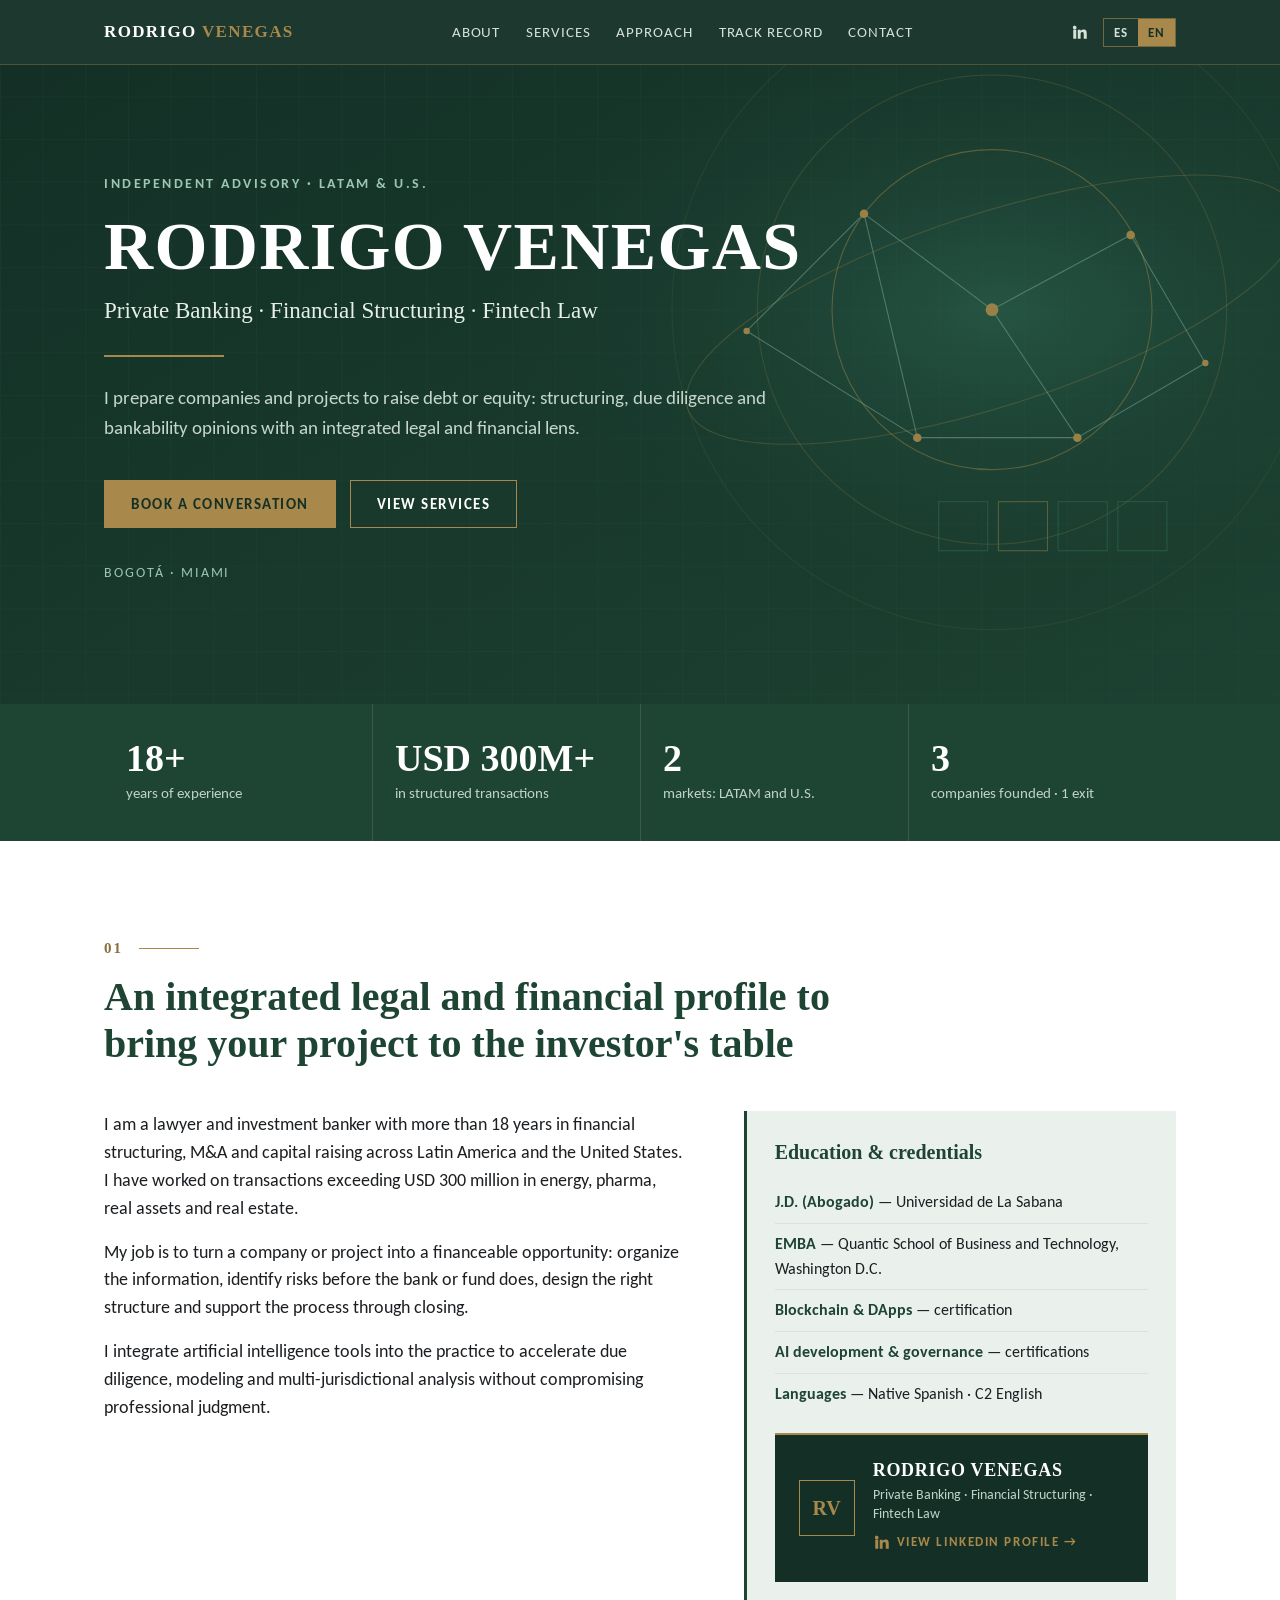
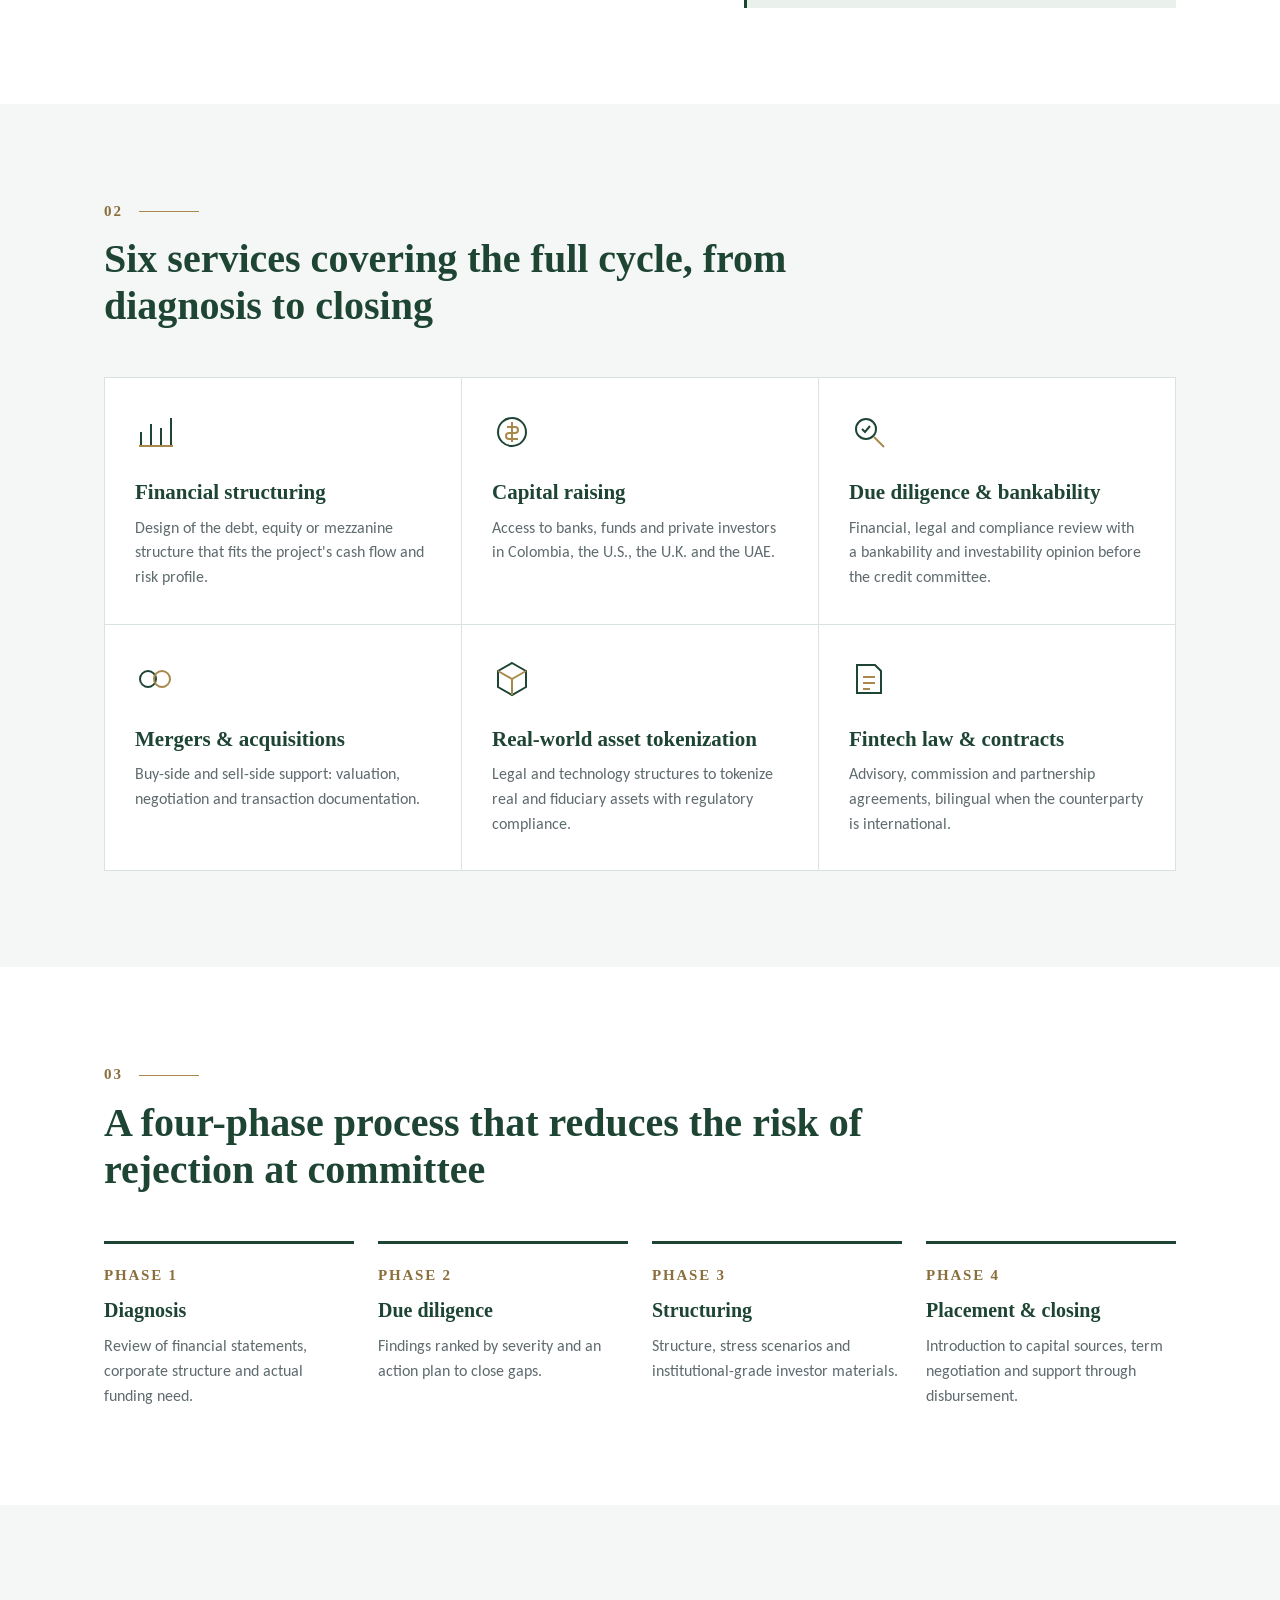
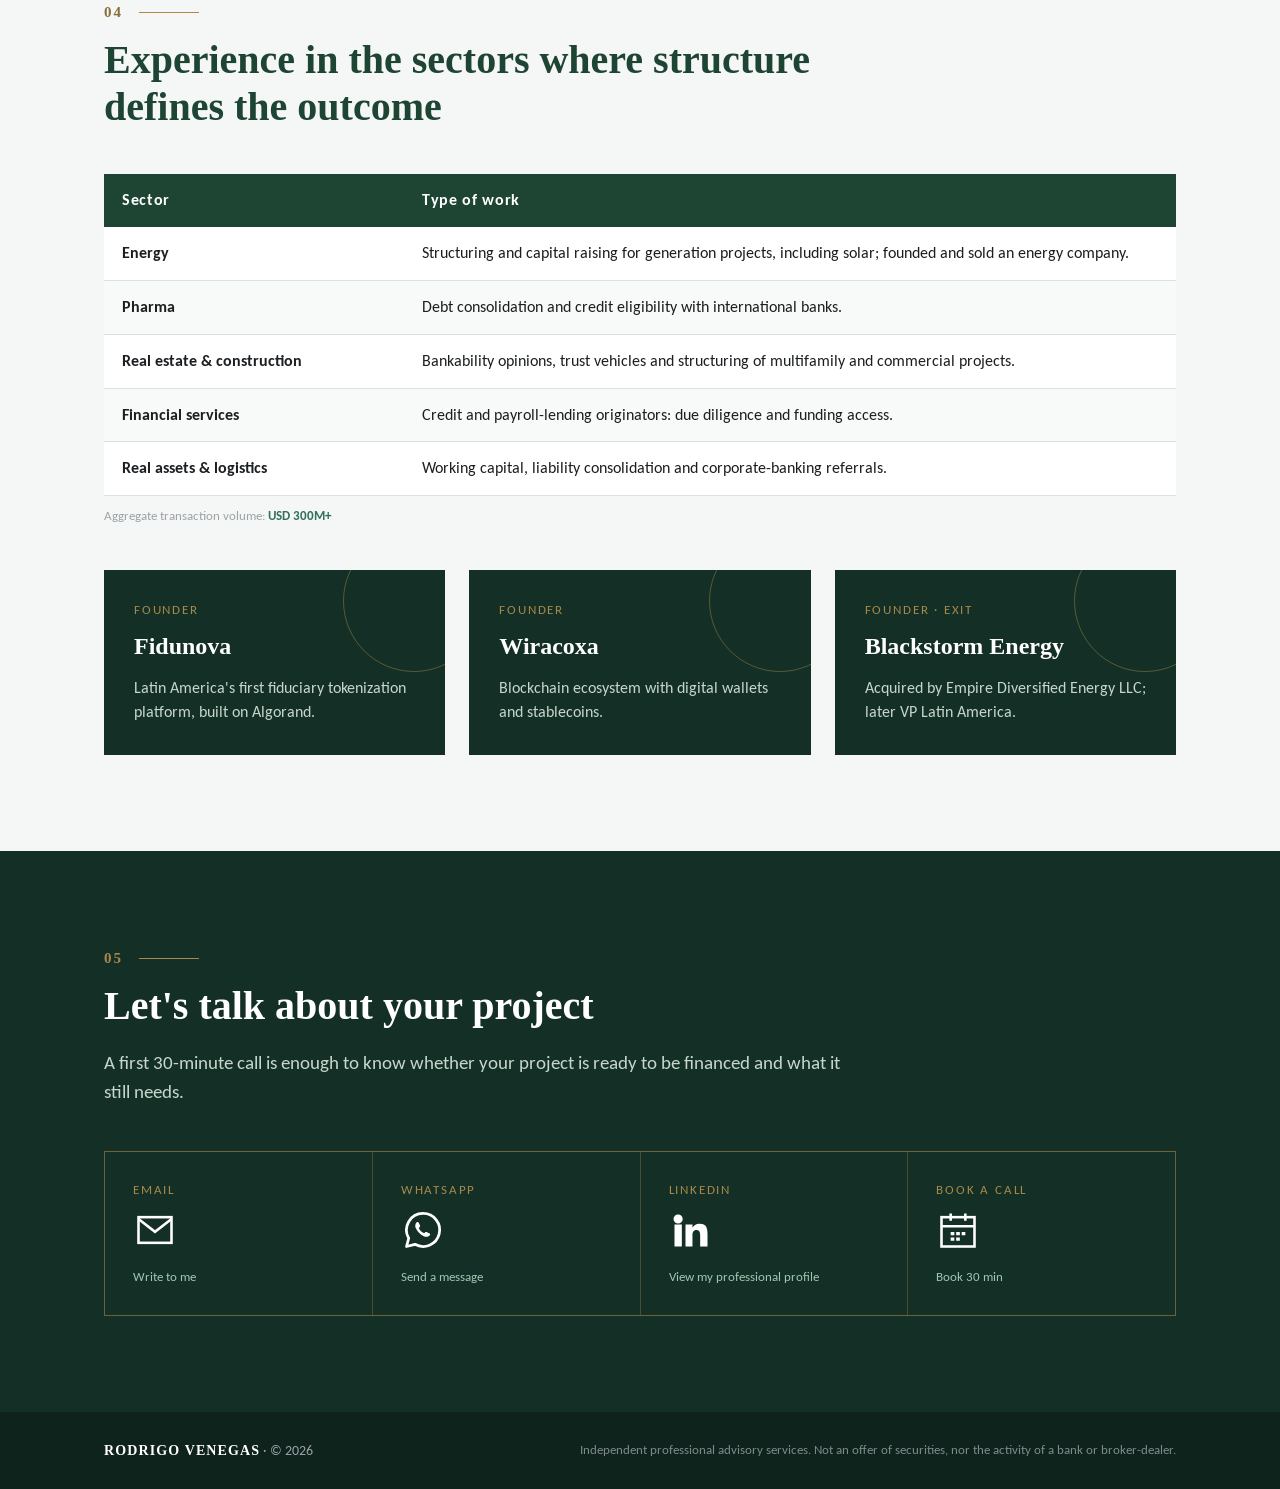
==== commit a3a756fb: "Update index.html" ====
--- a/index.html
+++ b/index.html
@@ -388,7 +388,7 @@
       <a class="js-mail" href="#contacto" data-u="rodrigovenegasmortigo" data-d="gmail.com" aria-label="Email"><small>Email</small><span class="mail-ico"><svg viewBox="0 0 24 24" width="44" height="44" fill="none" stroke="currentColor" stroke-width="1.4" aria-hidden="true"><rect x="3" y="5" width="18" height="14"/><path d="M3 6l9 7 9-7"/></svg></span><em><span class="es">Escríbame</span><span class="en">Write to me</span></em></a>
       <a class="js-wa" href="#contacto" data-n="573155446661" target="_blank" rel="noopener" aria-label="WhatsApp"><small>WhatsApp</small><span class="mail-ico"><svg viewBox="0 0 24 24" width="44" height="44" fill="none" stroke="currentColor" stroke-width="1.5" stroke-linejoin="round" aria-hidden="true"><path d="M12 3a9 9 0 00-7.8 13.5L3 21l4.6-1.2A9 9 0 1012 3z"/><path d="M8.6 7.8c.3-.3.8-.3 1 .1l.8 1.7c.1.3 0 .6-.2.8l-.5.5c.6 1.3 1.6 2.3 2.9 2.9l.5-.5c.2-.2.5-.3.8-.2l1.7.8c.4.2.4.7.1 1-.9.9-2.2 1.1-3.3.5a9.4 9.4 0 01-4.3-4.3c-.6-1.1-.4-2.4.5-3.3z" fill="currentColor" stroke="none"/></svg></span><em><span class="es">Enviar mensaje</span><span class="en">Send a message</span></em></a>
       <a href="https://www.linkedin.com/in/rodvenegas/" target="_blank" rel="noopener" aria-label="LinkedIn"><small>LinkedIn</small><span class="mail-ico"><svg viewBox="0 0 24 24" width="44" height="44" fill="currentColor" aria-hidden="true"><path d="M4.98 3.5a2.5 2.5 0 11-.02 5 2.5 2.5 0 01.02-5zM3 9h4v12H3zM9 9h3.8v1.7h.05c.53-1 1.83-2.05 3.77-2.05C20.6 8.65 21 11.2 21 14.5V21h-4v-5.8c0-1.4-.03-3.2-1.95-3.2-1.95 0-2.25 1.5-2.25 3.1V21H9z"/></svg></span><em><span class="es">Ver mi perfil profesional</span><span class="en">View my professional profile</span></em></a>
-      <a href="https://calendar.google.com/calendar/appointments/schedules/AcZssZ150krW88gi3qEI_9_EWB2asxERTuKXue9Xz11zhF6QXgUVBFgU5hNF6f9EOUQEqR854AiA3kJ7" target="_blank" rel="noopener"><small><span class="es">Agendar llamada</span><span class="en">Book a call</span></small><span>Google Calendar</span><em><span class="es">30 min · L–V 8:00–12:00 (Bogotá)</span><span class="en">30 min · Mon–Fri 8–12 (Bogotá)</span></em></a>
+      <a href="https://calendar.google.com/calendar/appointments/schedules/AcZssZ150krW88gi3qEI_9_EWB2asxERTuKXue9Xz11zhF6QXgUVBFgU5hNF6f9EOUQEqR854AiA3kJ7" target="_blank" rel="noopener"><small><span class="es">Agendar llamada</span><span class="en">Book a call</span></small><span class="mail-ico"><svg viewBox="0 0 24 24" width="44" height="44" fill="none" stroke="currentColor" stroke-width="1.4" aria-hidden="true"><rect x="3" y="5" width="18" height="16"/><path d="M3 10h18M8 3v4M16 3v4"/><path d="M8 14h2M11 14h2M14 14h2M8 17h2M11 17h2" stroke-width="1.8"/></svg></span><em><span class="es">Reservar 30 min</span><span class="en">Book 30 min</span></em></a>
     </div>
   </div>
 </section>
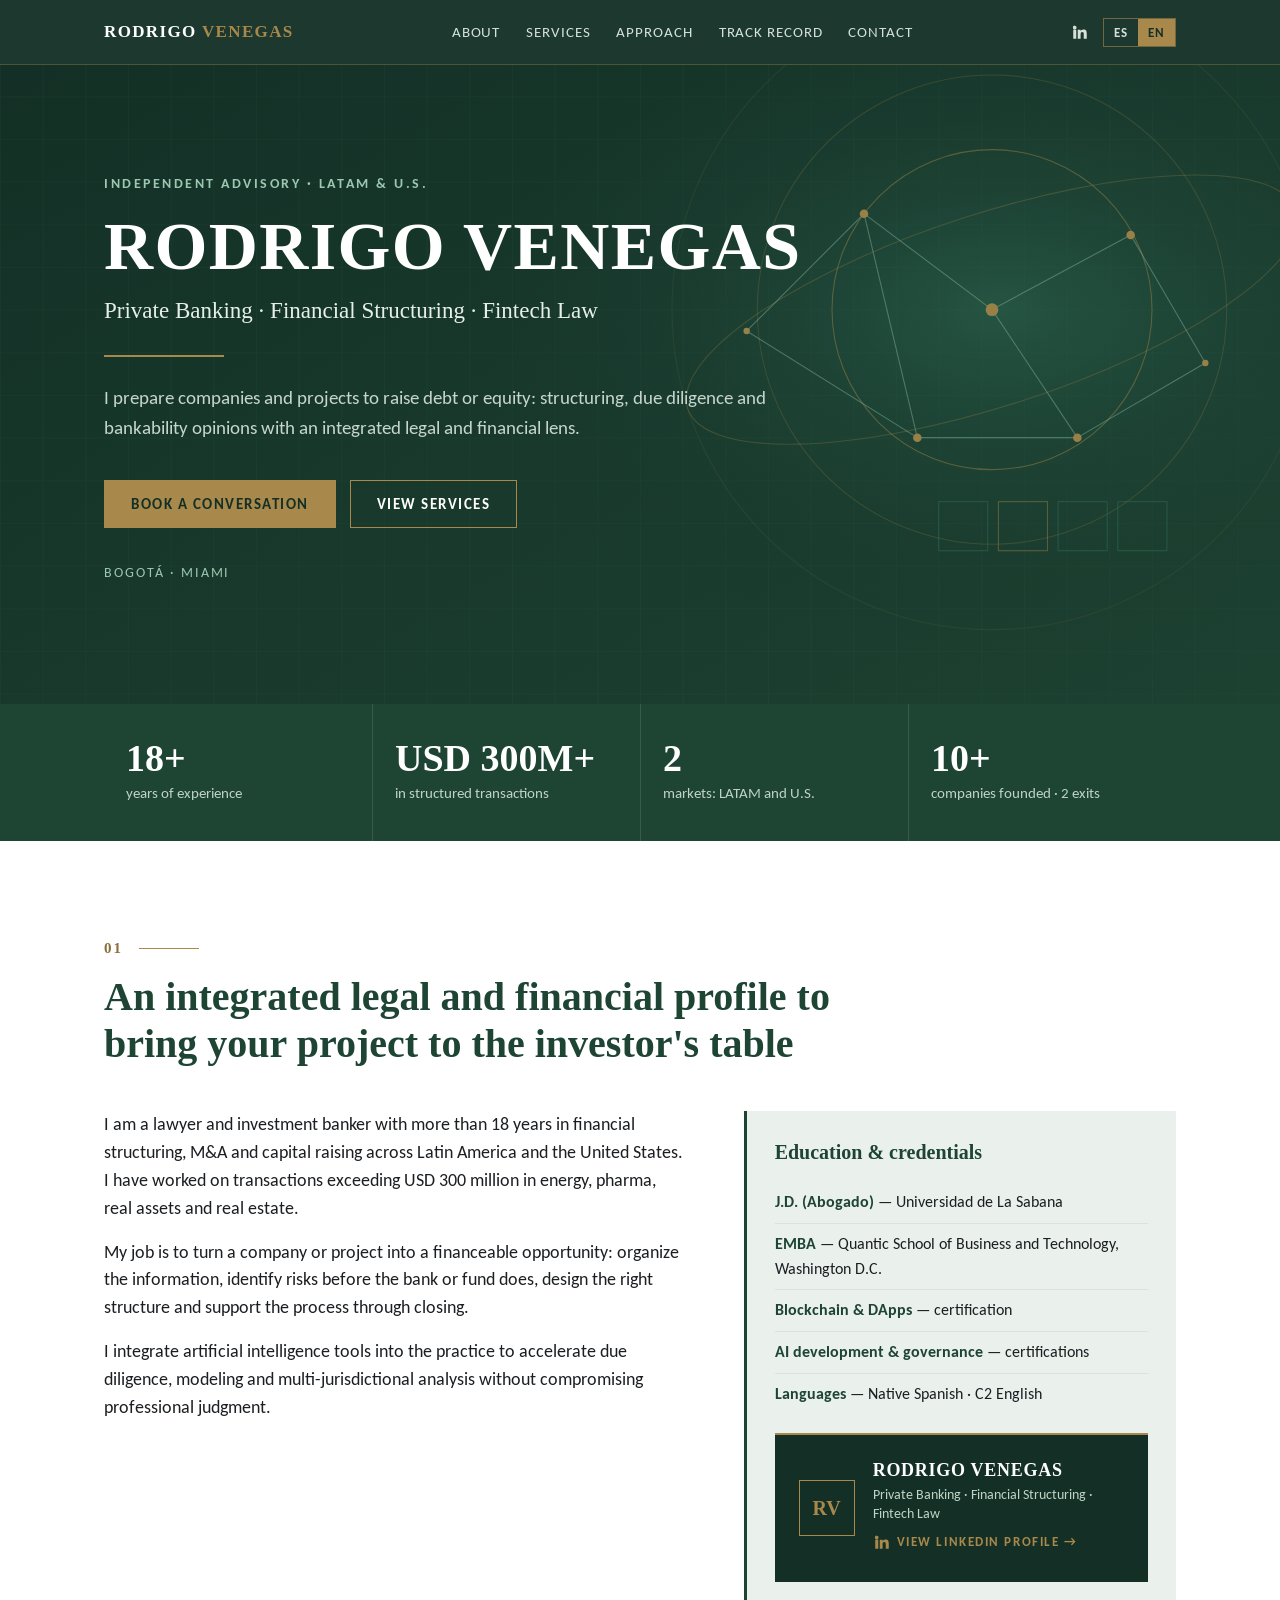
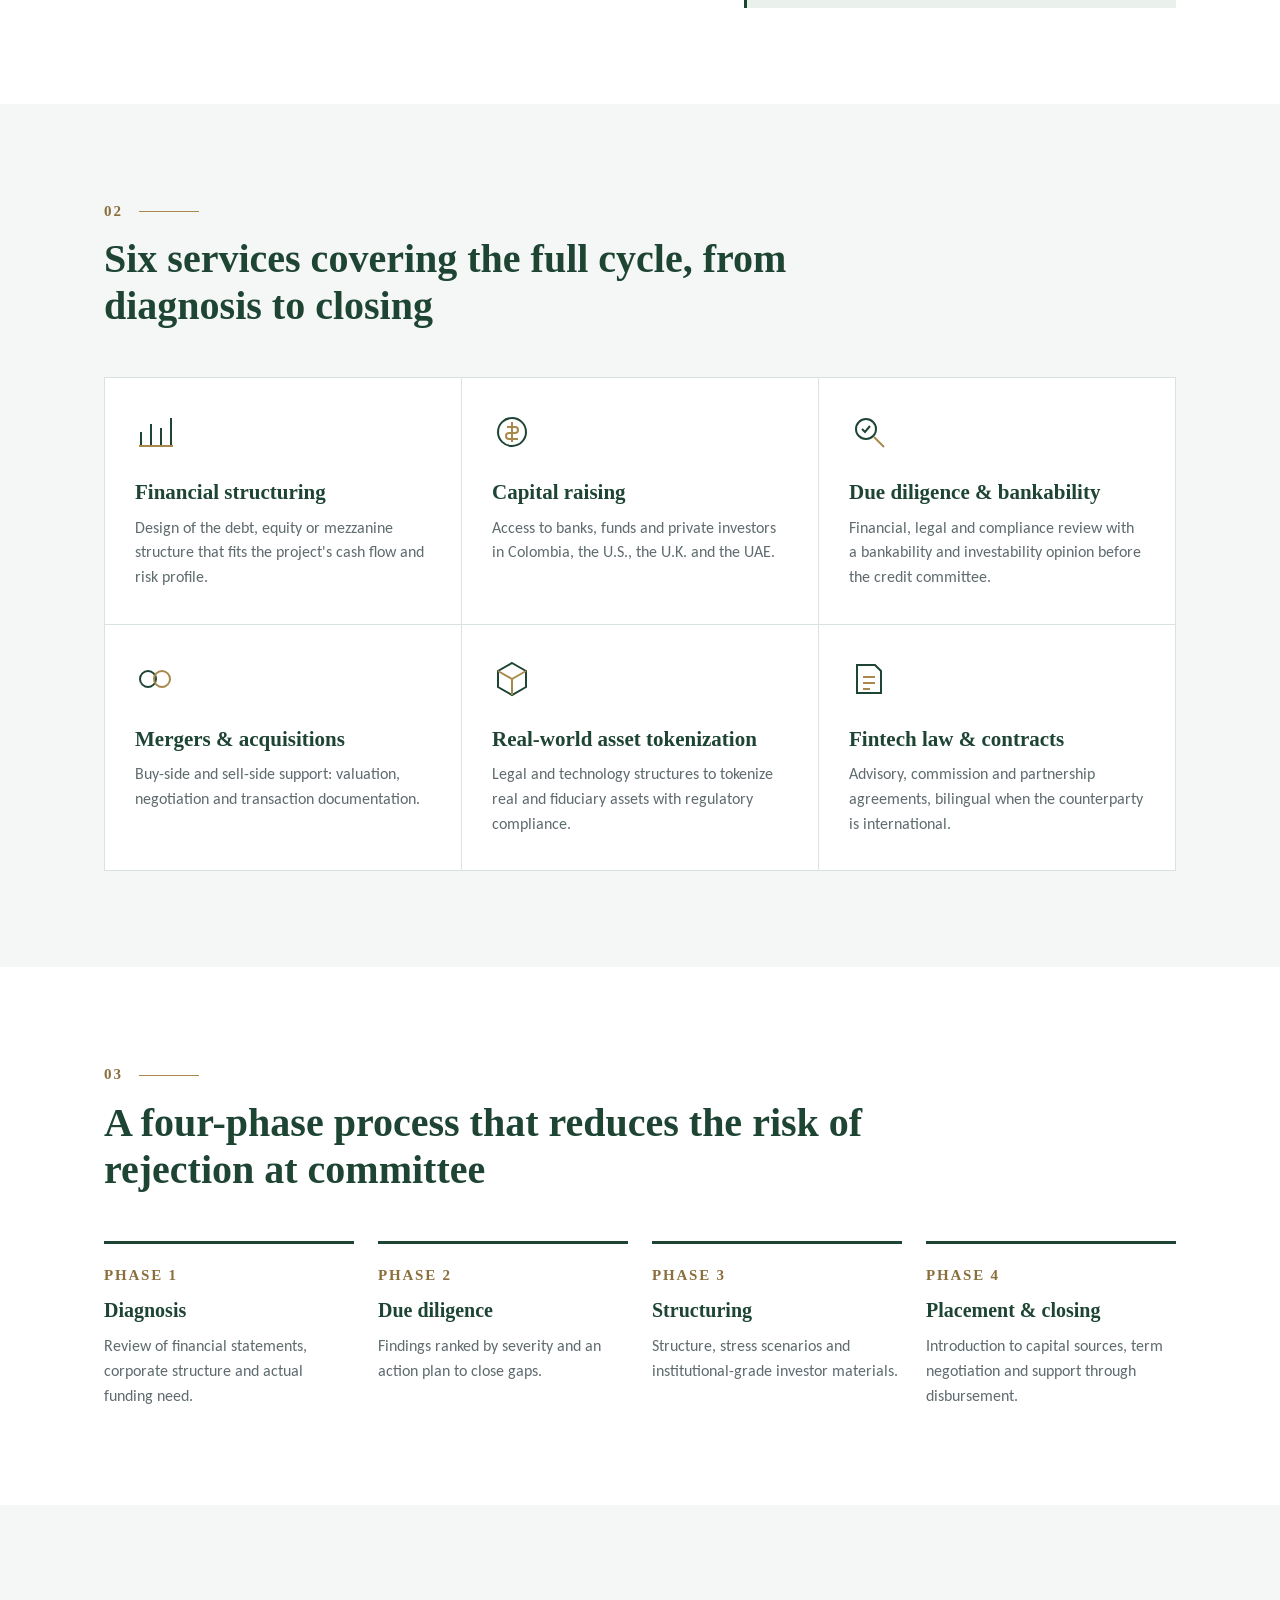
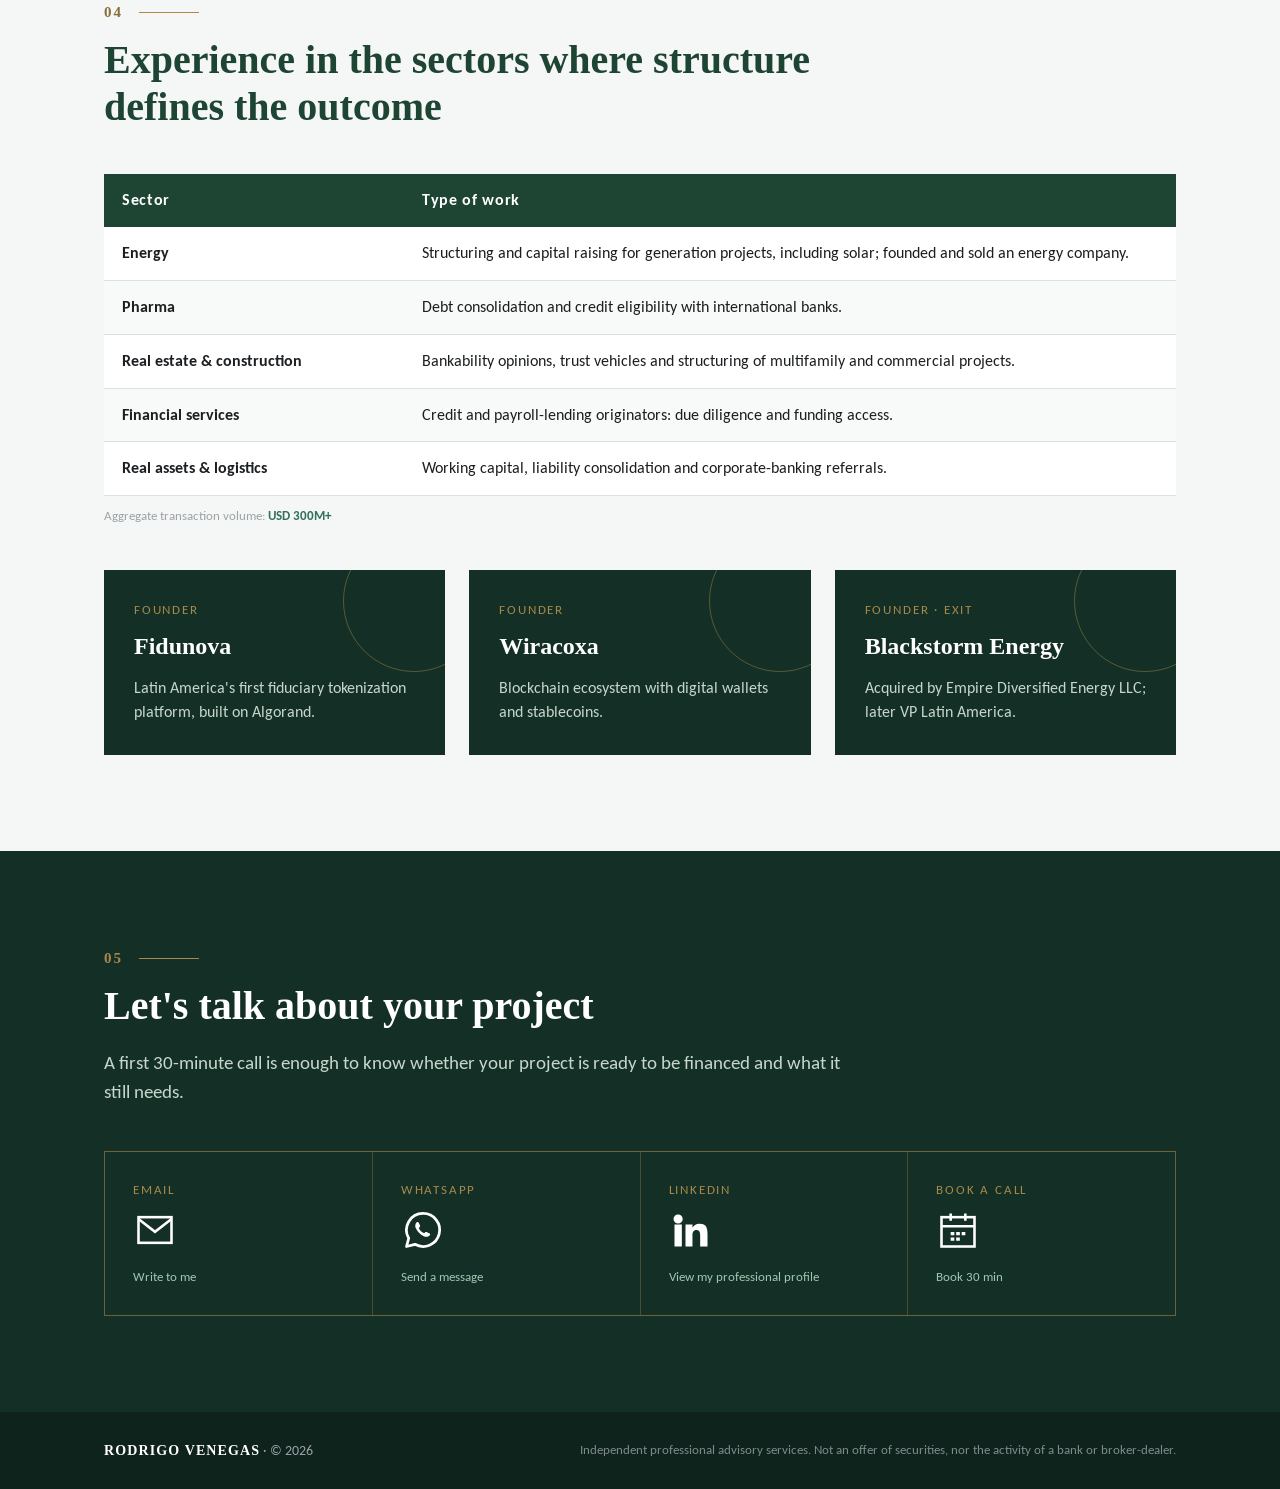
==== commit f5f9719f: "Update index.html" ====
--- a/index.html
+++ b/index.html
@@ -259,7 +259,7 @@
     <div class="stat"><b>18+</b><span class="es">años de experiencia</span><span class="en">years of experience</span></div>
     <div class="stat"><b>USD 300M+</b><span class="es">en transacciones estructuradas</span><span class="en">in structured transactions</span></div>
     <div class="stat"><b>2</b><span class="es">mercados: LATAM y EE. UU.</span><span class="en">markets: LATAM and U.S.</span></div>
-    <div class="stat"><b>3</b><span class="es">empresas fundadas · 1 exit</span><span class="en">companies founded · 1 exit</span></div>
+    <div class="stat"><b>10+</b><span class="es">empresas fundadas · 2 exits</span><span class="en">companies founded · 2 exits</span></div>
   </div>
 </section>
 
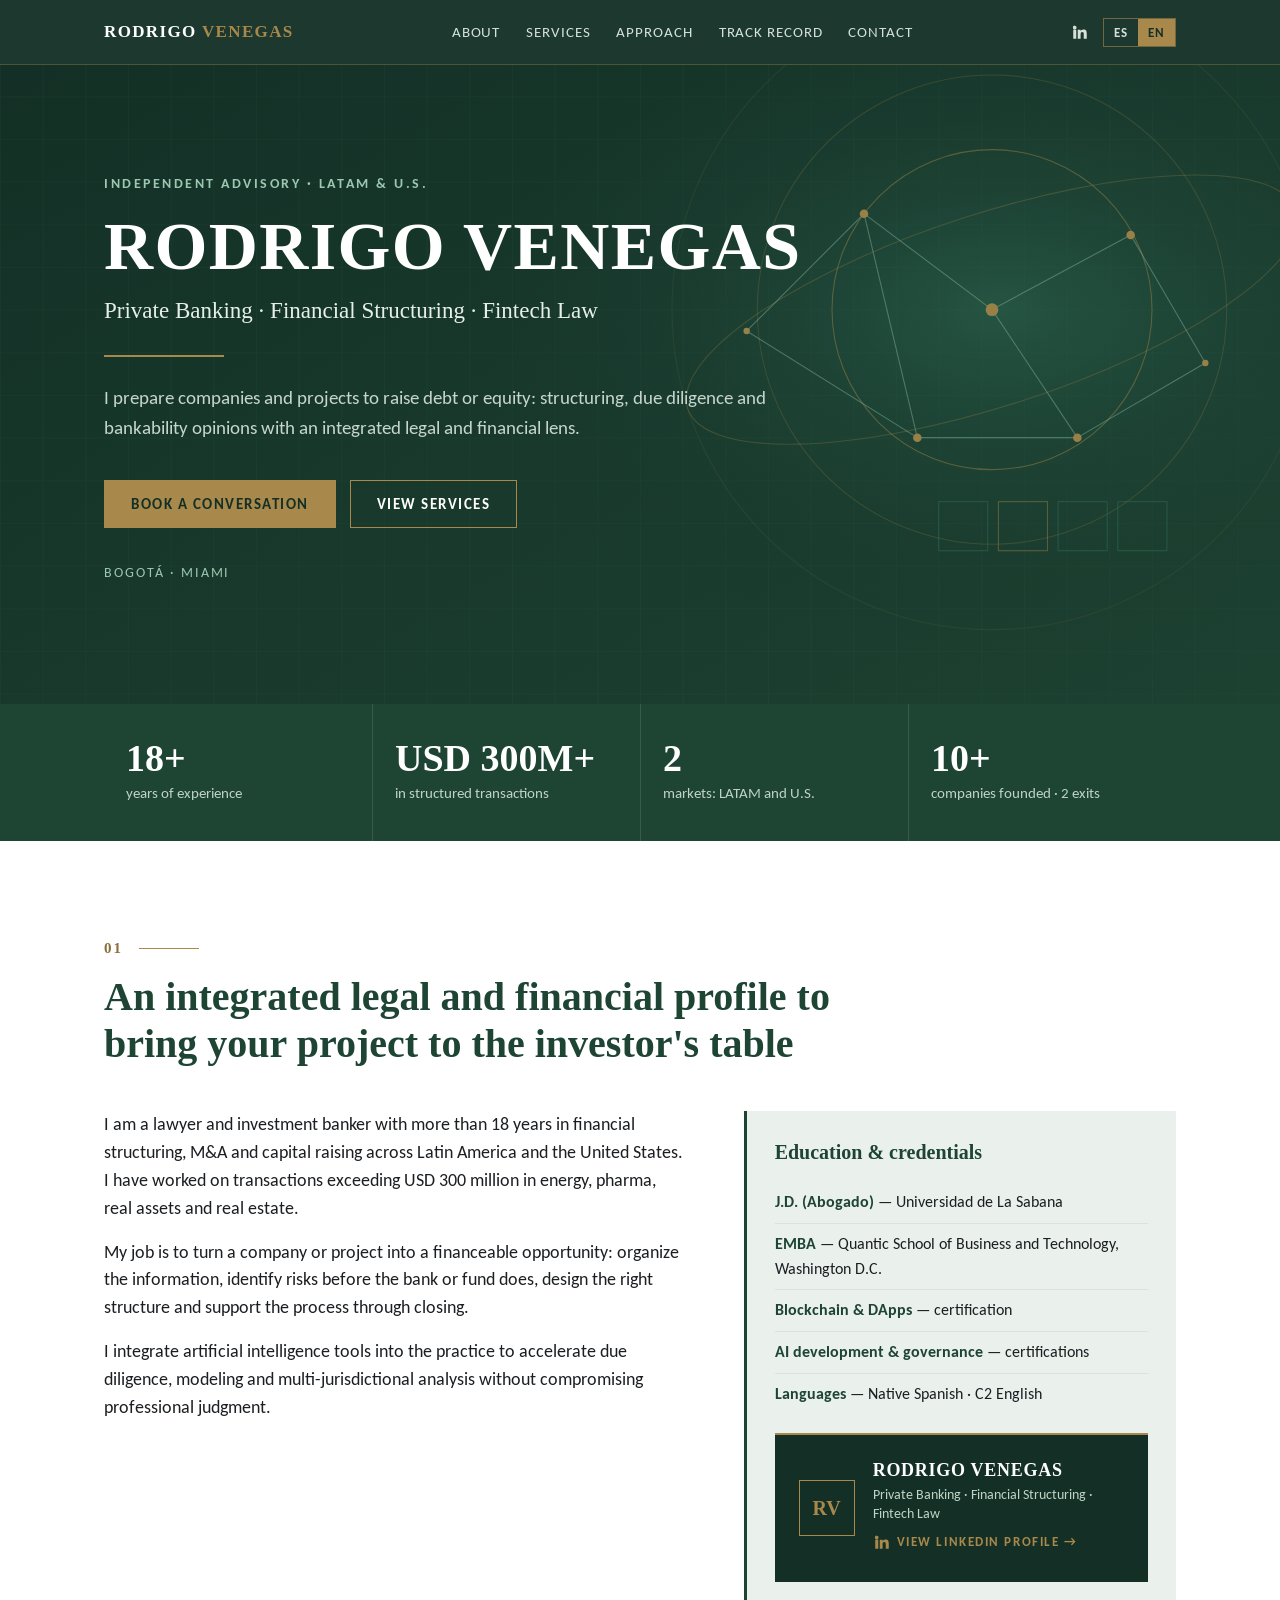
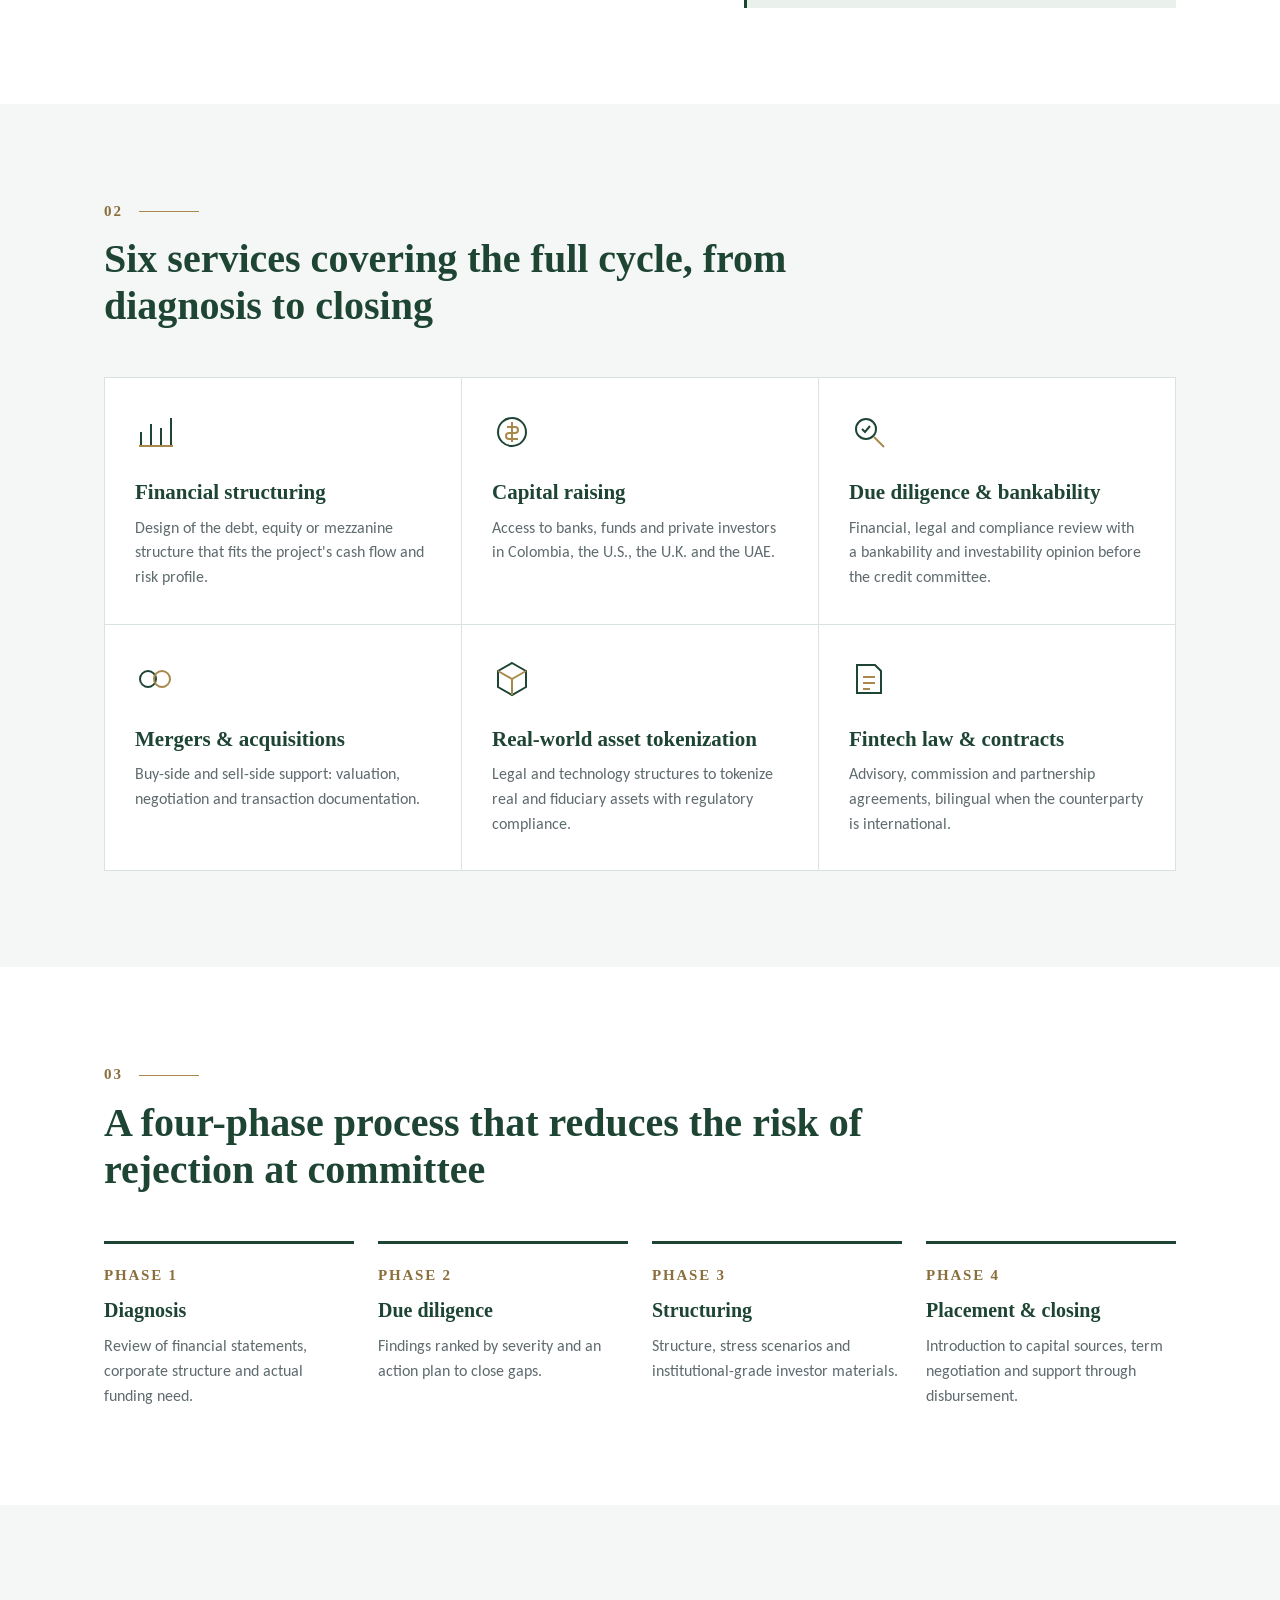
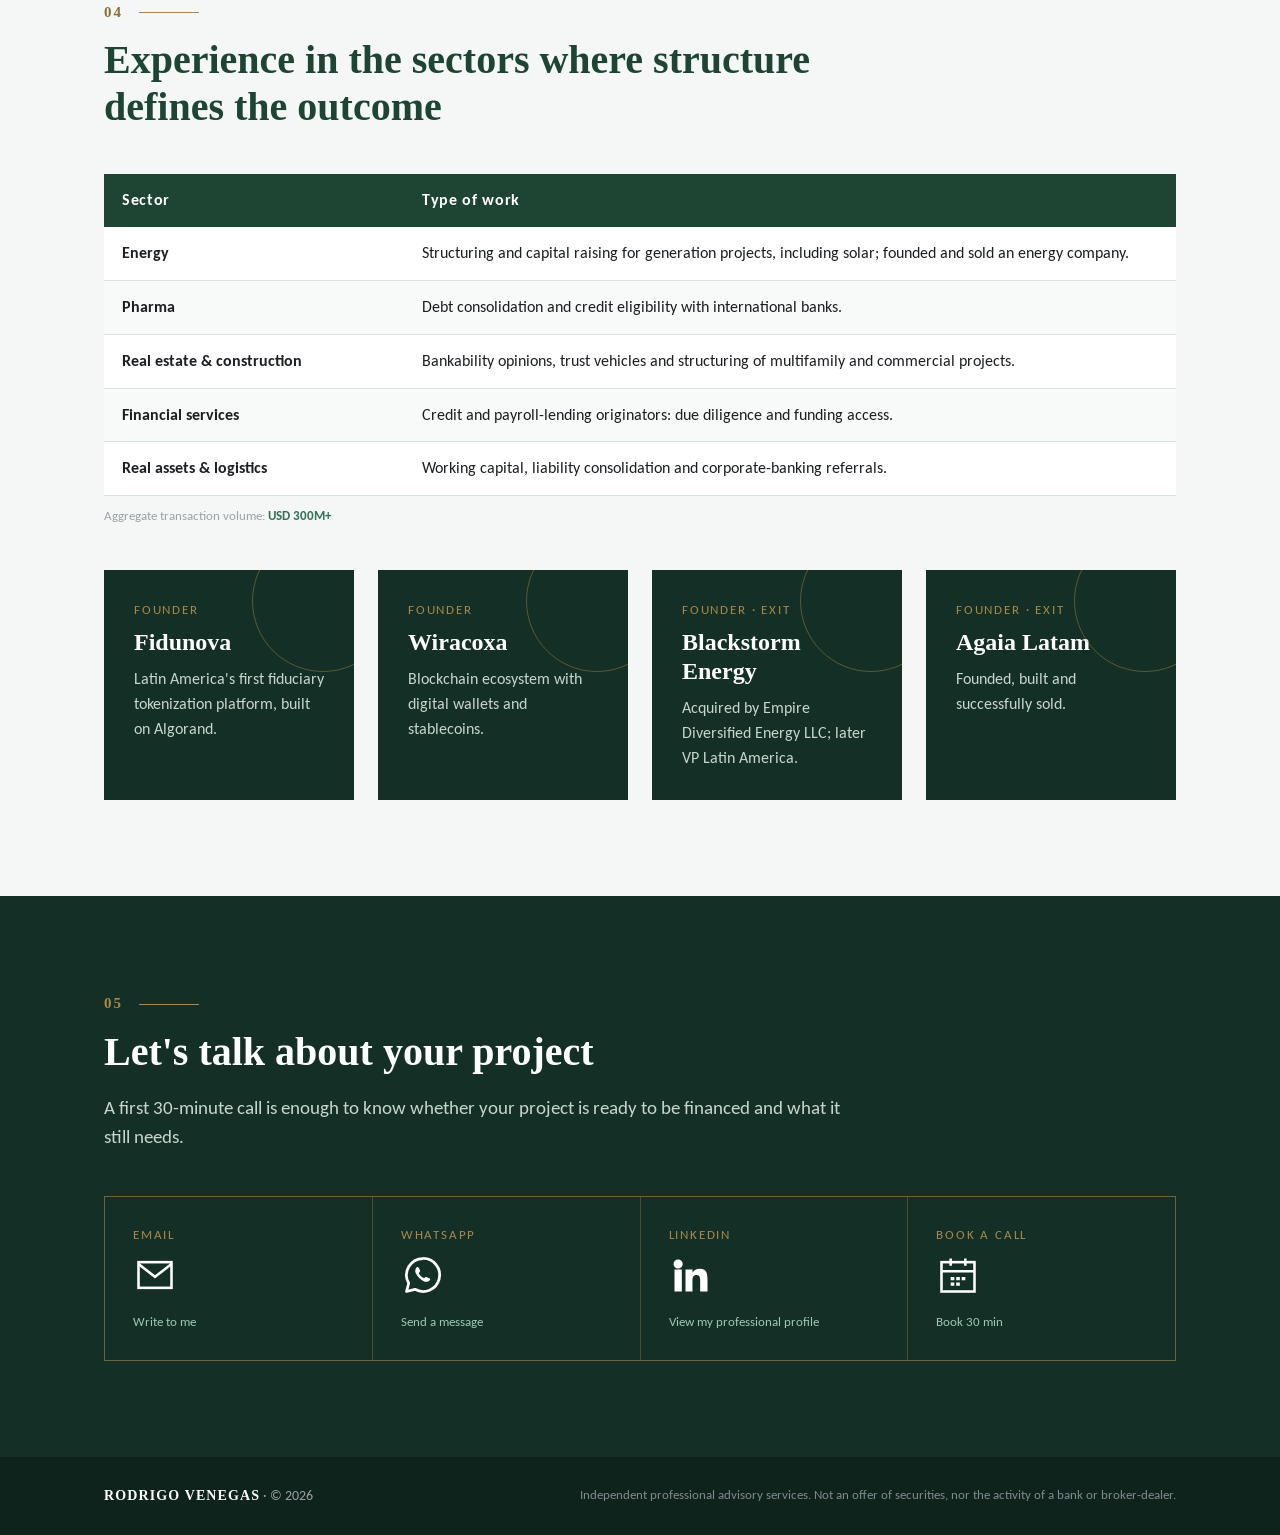
==== commit 4e3cd051: "Update index.html" ====
--- a/index.html
+++ b/index.html
@@ -114,11 +114,11 @@
 .src{font-size:13px;color:var(--gris-2);margin-top:10px}
 
 /* ventures */
-.ventures{display:grid;grid-template-columns:repeat(3,1fr);gap:24px;margin-top:44px}
+.ventures{display:grid;grid-template-columns:repeat(4,1fr);gap:24px;margin-top:44px}
 .venture{background:var(--verde-osc);color:#fff;padding:30px;position:relative;overflow:hidden}
 .venture::after{content:"";position:absolute;right:-40px;top:-40px;width:140px;height:140px;border:1px solid rgba(168,137,75,.45);border-radius:50%}
 .venture .tag{font-size:13px;letter-spacing:.14em;text-transform:uppercase;color:var(--oro)}
-.venture h3{font-family:var(--serif);font-size:24px;margin:8px 0 10px}
+.venture h3{font-family:var(--serif);font-size:24px;line-height:1.2;margin:8px 0 10px}
 .venture p{font-size:16px;color:#C6D6CD}
 
 /* contacto */
@@ -374,6 +374,7 @@
       <div class="venture"><div class="tag"><span class="es">Fundador</span><span class="en">Founder</span></div><h3>Fidunova</h3><p><span class="es">Primera plataforma de tokenización fiduciaria de América Latina, construida sobre Algorand.</span><span class="en">Latin America's first fiduciary tokenization platform, built on Algorand.</span></p></div>
       <div class="venture"><div class="tag"><span class="es">Fundador</span><span class="en">Founder</span></div><h3>Wiracoxa</h3><p><span class="es">Ecosistema blockchain con billeteras digitales y stablecoins.</span><span class="en">Blockchain ecosystem with digital wallets and stablecoins.</span></p></div>
       <div class="venture"><div class="tag"><span class="es">Fundador · Exit</span><span class="en">Founder · Exit</span></div><h3>Blackstorm Energy</h3><p><span class="es">Adquirida por Empire Diversified Energy LLC; luego VP Latin America.</span><span class="en">Acquired by Empire Diversified Energy LLC; later VP Latin America.</span></p></div>
+      <div class="venture"><div class="tag"><span class="es">Fundador · Exit</span><span class="en">Founder · Exit</span></div><h3>Agaia Latam</h3><p><span class="es">Empresa fundada, desarrollada y vendida con éxito.</span><span class="en">Founded, built and successfully sold.</span></p></div>
     </div>
   </div>
 </section>
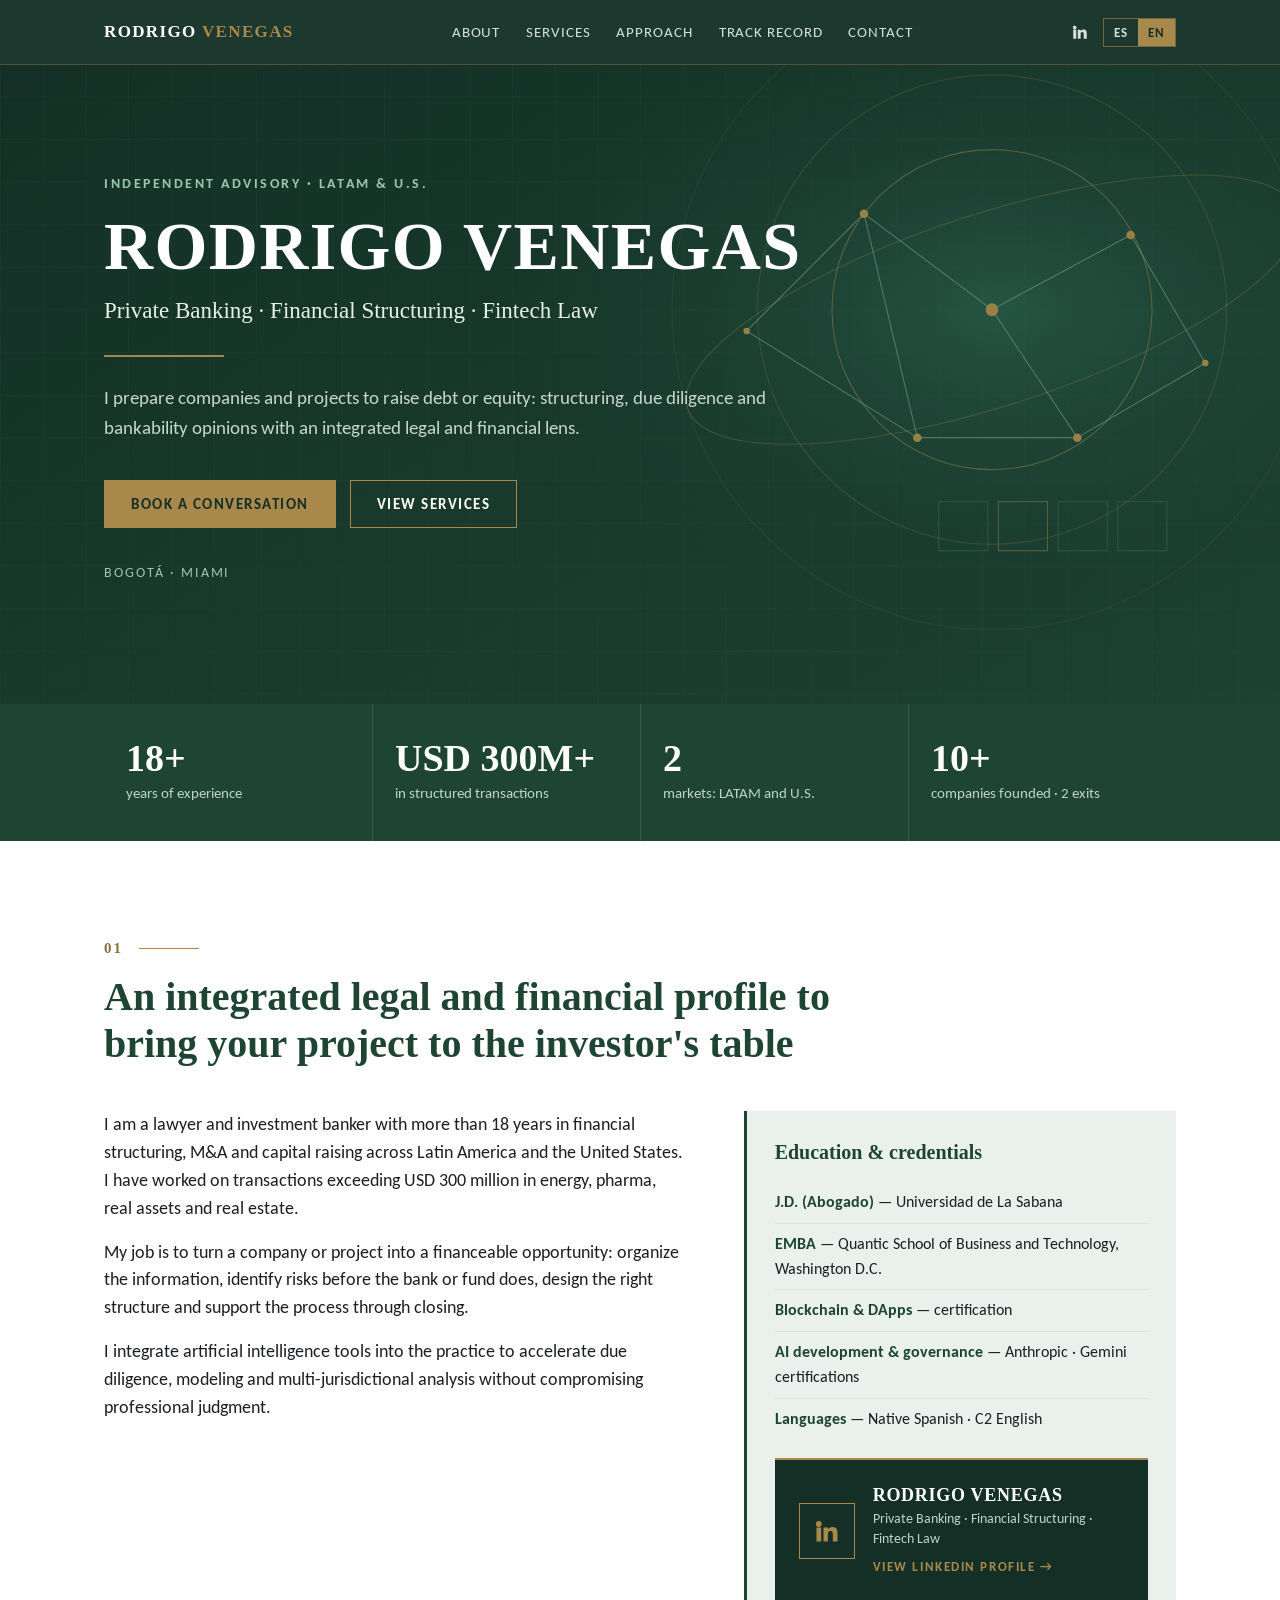
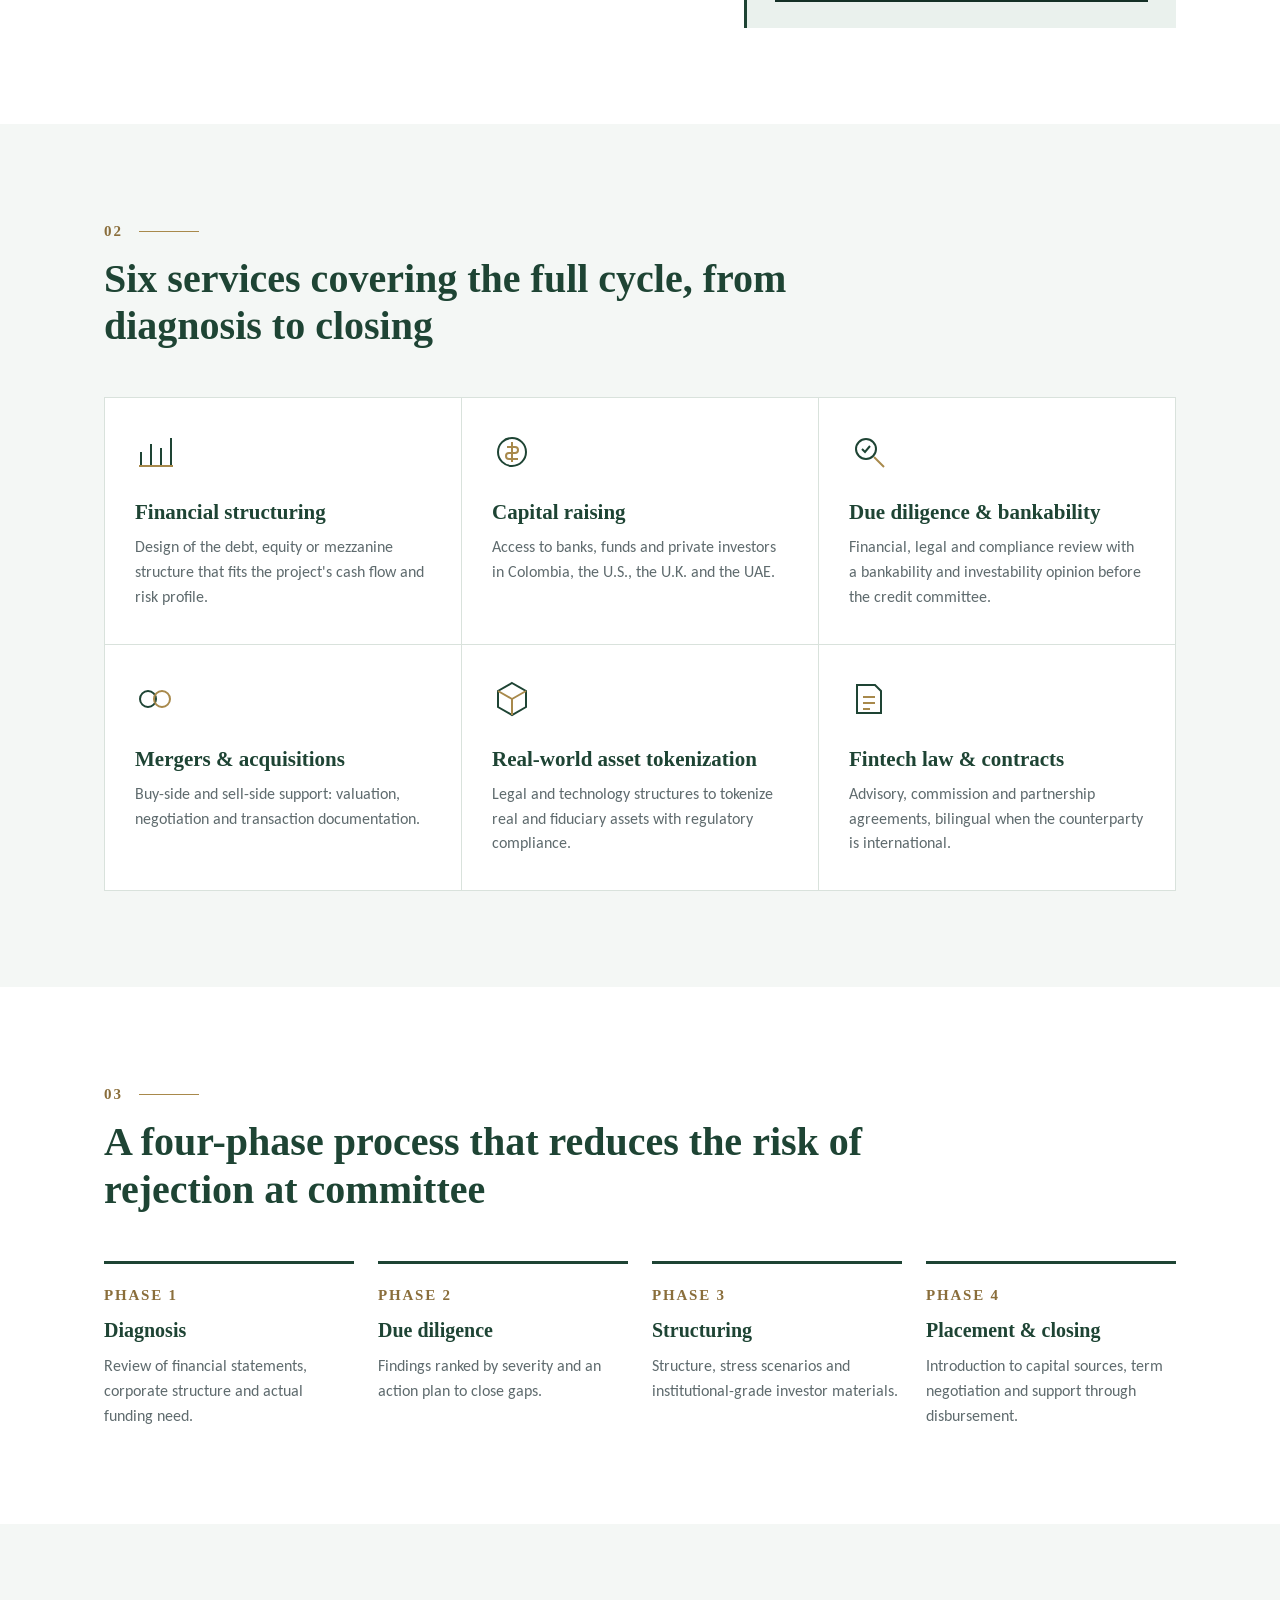
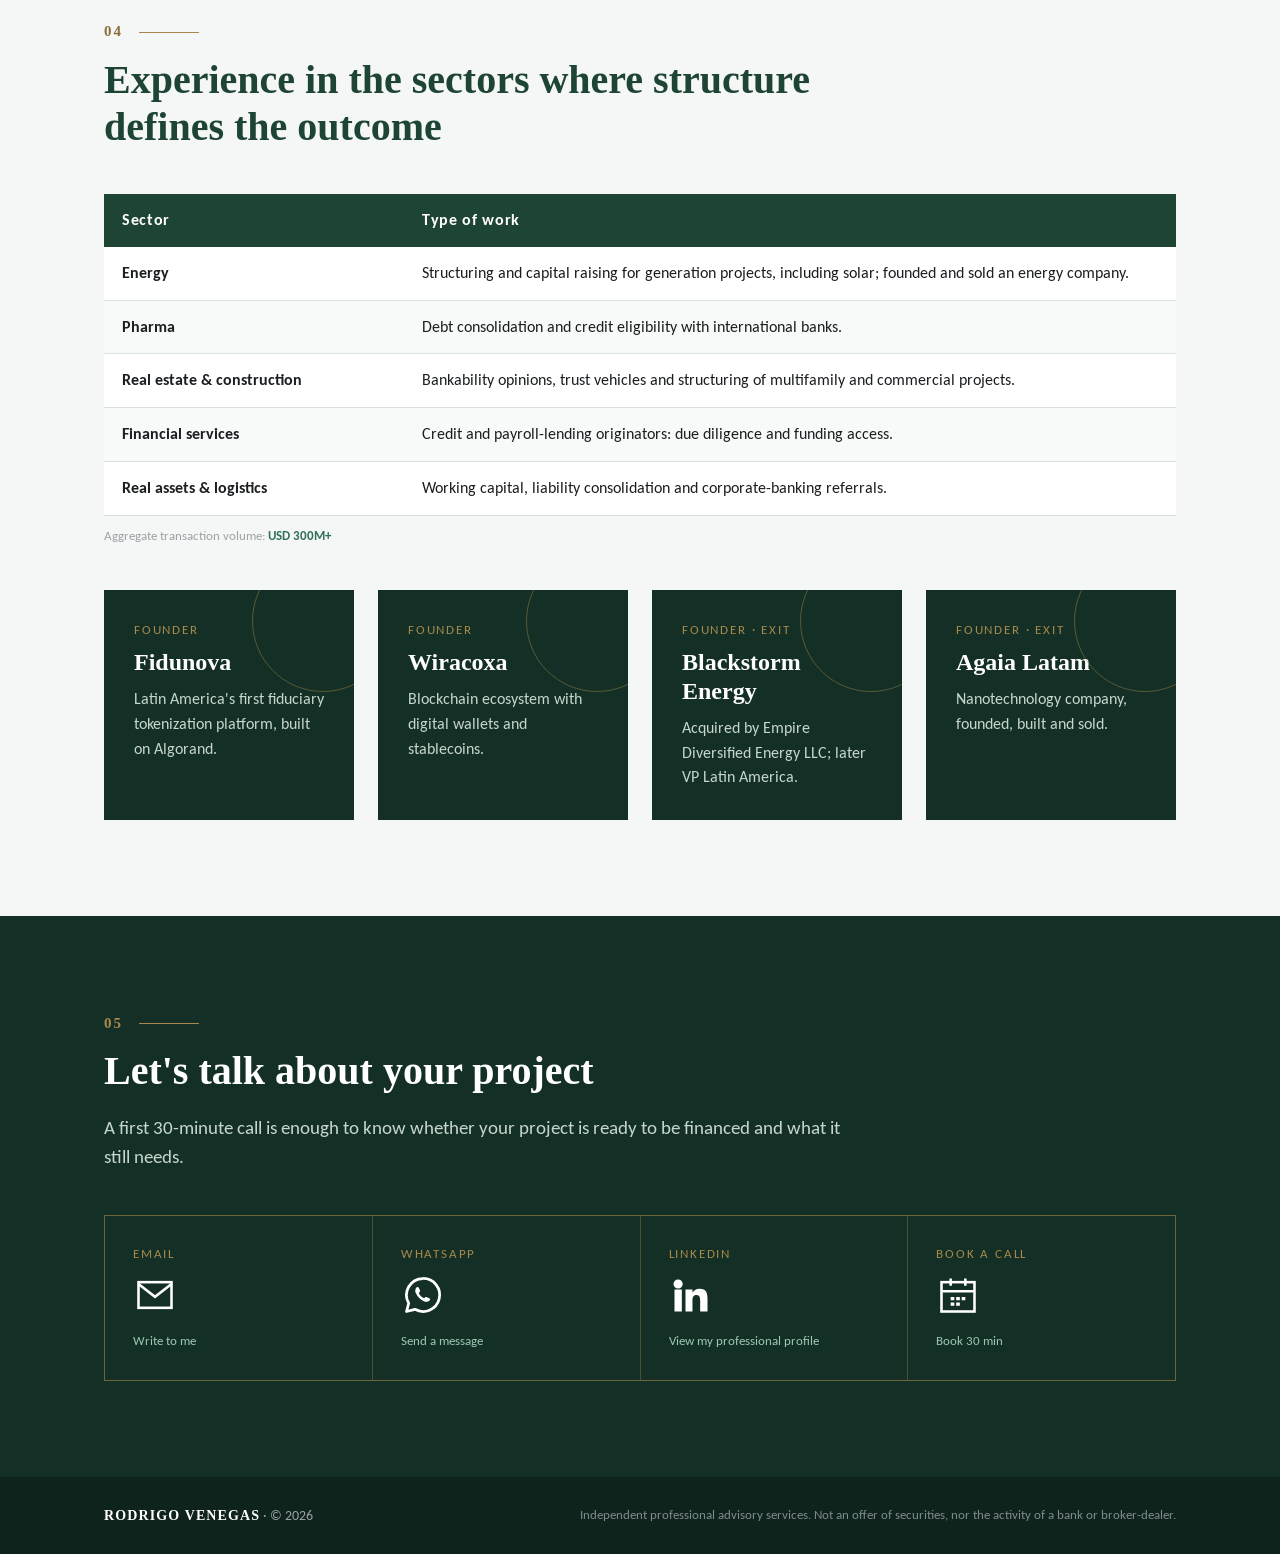
==== commit 82d030dc: "Update index.html" ====
--- a/index.html
+++ b/index.html
@@ -283,15 +283,15 @@
           <li><b><span class="es">Abogado</span><span class="en">J.D. (Abogado)</span></b> — Universidad de La Sabana</li>
           <li><b>EMBA</b> — Quantic School of Business and Technology, Washington D.C.</li>
           <li><b>Blockchain &amp; DApps</b> — <span class="es">certificación</span><span class="en">certification</span></li>
-          <li><b><span class="es">IA: desarrollo y gobernanza</span><span class="en">AI development &amp; governance</span></b> — <span class="es">certificaciones</span><span class="en">certifications</span></li>
+          <li><b><span class="es">IA: desarrollo y gobernanza</span><span class="en">AI development &amp; governance</span></b> — <span class="es">certificaciones Anthropic · Gemini</span><span class="en">Anthropic · Gemini certifications</span></li>
           <li><b><span class="es">Idiomas</span><span class="en">Languages</span></b> — <span class="es">Español nativo · Inglés C2</span><span class="en">Native Spanish · C2 English</span></li>
         </ul>
         <a class="li-card" href="https://www.linkedin.com/in/rodvenegas/" target="_blank" rel="noopener">
-          <div class="li-mono">RV</div>
+          <div class="li-mono"><svg viewBox="0 0 24 24" width="28" height="28" fill="currentColor" aria-hidden="true"><path d="M4.98 3.5a2.5 2.5 0 11-.02 5 2.5 2.5 0 01.02-5zM3 9h4v12H3zM9 9h3.8v1.7h.05c.53-1 1.83-2.05 3.77-2.05C20.6 8.65 21 11.2 21 14.5V21h-4v-5.8c0-1.4-.03-3.2-1.95-3.2-1.95 0-2.25 1.5-2.25 3.1V21H9z"/></svg></div>
           <div>
             <b>RODRIGO VENEGAS</b>
             <small><span class="es">Banca Privada · Estructuración Financiera · Derecho Fintech</span><span class="en">Private Banking · Financial Structuring · Fintech Law</span></small>
-            <span class="go"><svg viewBox="0 0 24 24" width="18" height="18" fill="currentColor" aria-hidden="true"><path d="M4.98 3.5a2.5 2.5 0 11-.02 5 2.5 2.5 0 01.02-5zM3 9h4v12H3zM9 9h3.8v1.7h.05c.53-1 1.83-2.05 3.77-2.05C20.6 8.65 21 11.2 21 14.5V21h-4v-5.8c0-1.4-.03-3.2-1.95-3.2-1.95 0-2.25 1.5-2.25 3.1V21H9z"/></svg> <span class="es">Ver perfil en LinkedIn →</span><span class="en">View LinkedIn profile →</span></span>
+            <span class="go"><span class="es">Ver perfil en LinkedIn →</span><span class="en">View LinkedIn profile →</span></span>
           </div>
         </a>
       </aside>
@@ -374,7 +374,7 @@
       <div class="venture"><div class="tag"><span class="es">Fundador</span><span class="en">Founder</span></div><h3>Fidunova</h3><p><span class="es">Primera plataforma de tokenización fiduciaria de América Latina, construida sobre Algorand.</span><span class="en">Latin America's first fiduciary tokenization platform, built on Algorand.</span></p></div>
       <div class="venture"><div class="tag"><span class="es">Fundador</span><span class="en">Founder</span></div><h3>Wiracoxa</h3><p><span class="es">Ecosistema blockchain con billeteras digitales y stablecoins.</span><span class="en">Blockchain ecosystem with digital wallets and stablecoins.</span></p></div>
       <div class="venture"><div class="tag"><span class="es">Fundador · Exit</span><span class="en">Founder · Exit</span></div><h3>Blackstorm Energy</h3><p><span class="es">Adquirida por Empire Diversified Energy LLC; luego VP Latin America.</span><span class="en">Acquired by Empire Diversified Energy LLC; later VP Latin America.</span></p></div>
-      <div class="venture"><div class="tag"><span class="es">Fundador · Exit</span><span class="en">Founder · Exit</span></div><h3>Agaia Latam</h3><p><span class="es">Empresa fundada, desarrollada y vendida con éxito.</span><span class="en">Founded, built and successfully sold.</span></p></div>
+      <div class="venture"><div class="tag"><span class="es">Fundador · Exit</span><span class="en">Founder · Exit</span></div><h3>Agaia Latam</h3><p><span class="es">Empresa de nanotecnología, fundada, desarrollada y vendida.</span><span class="en">Nanotechnology company, founded, built and sold.</span></p></div>
     </div>
   </div>
 </section>
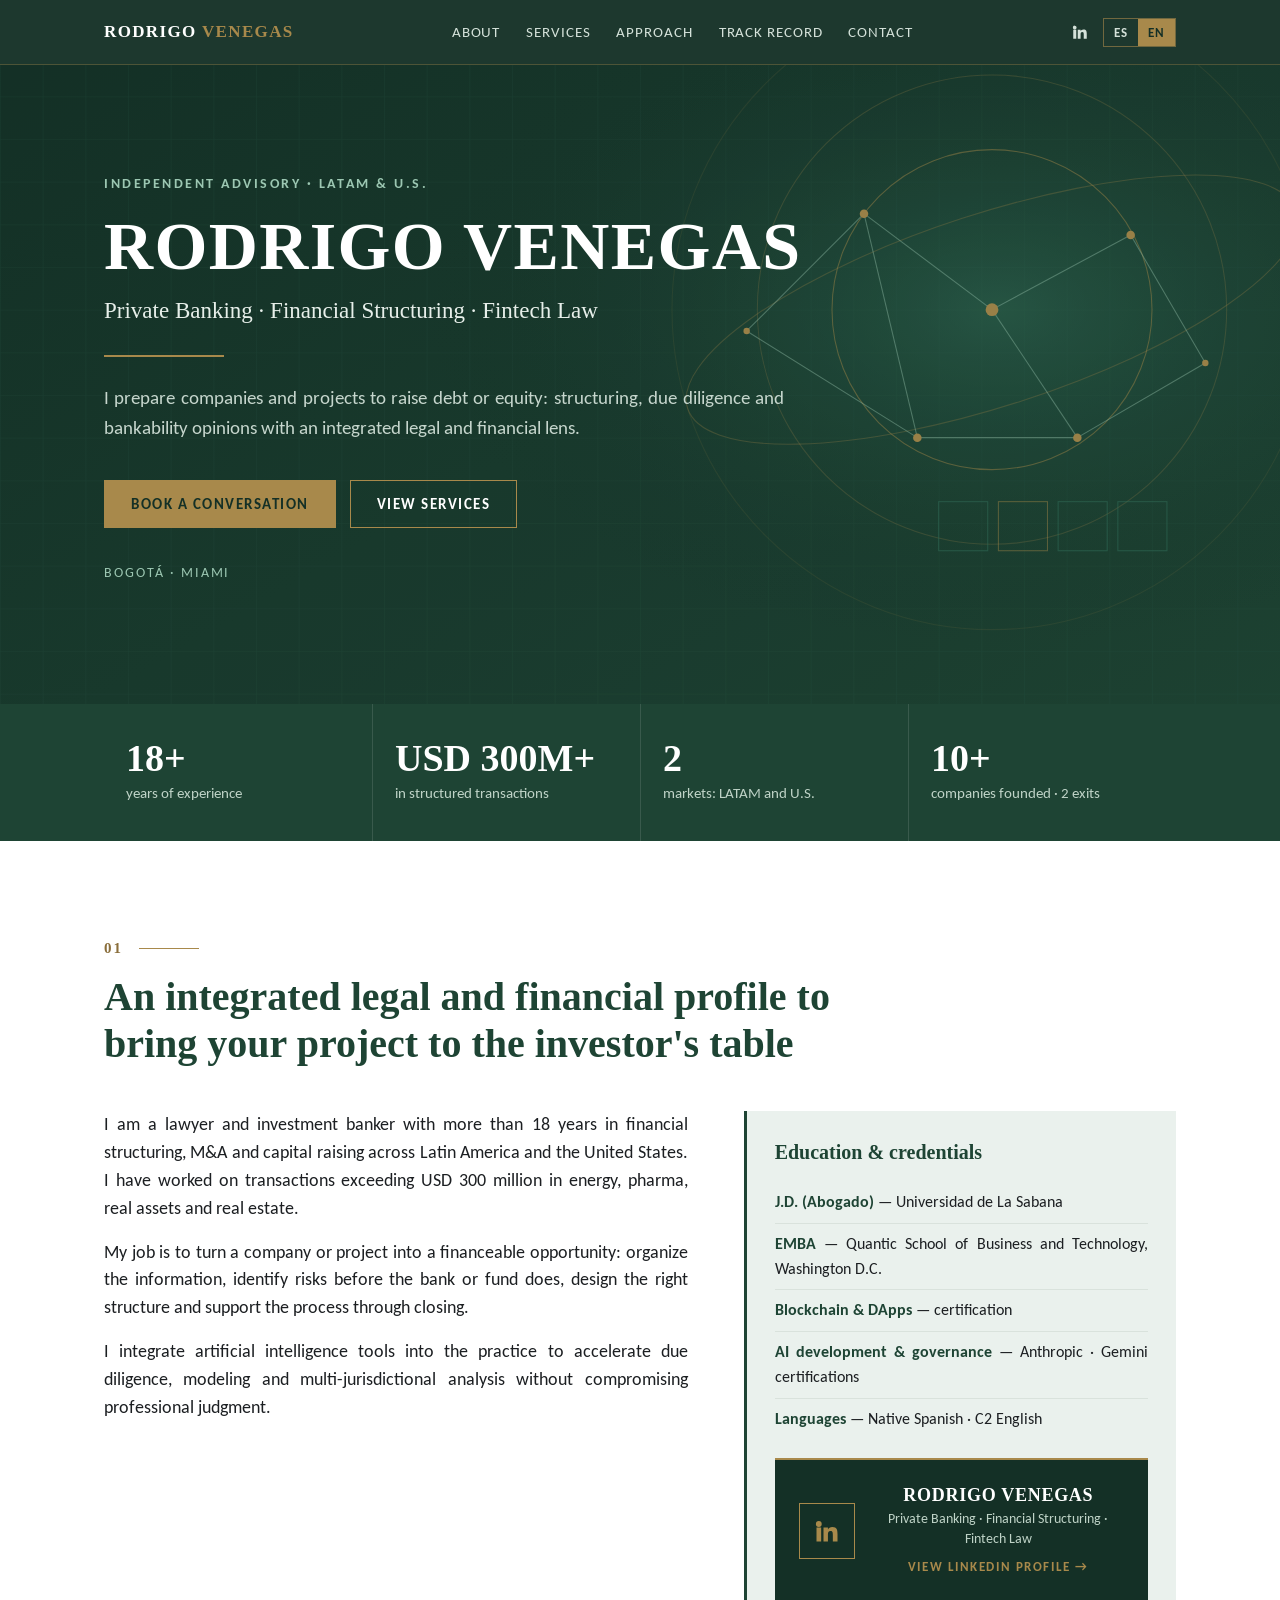
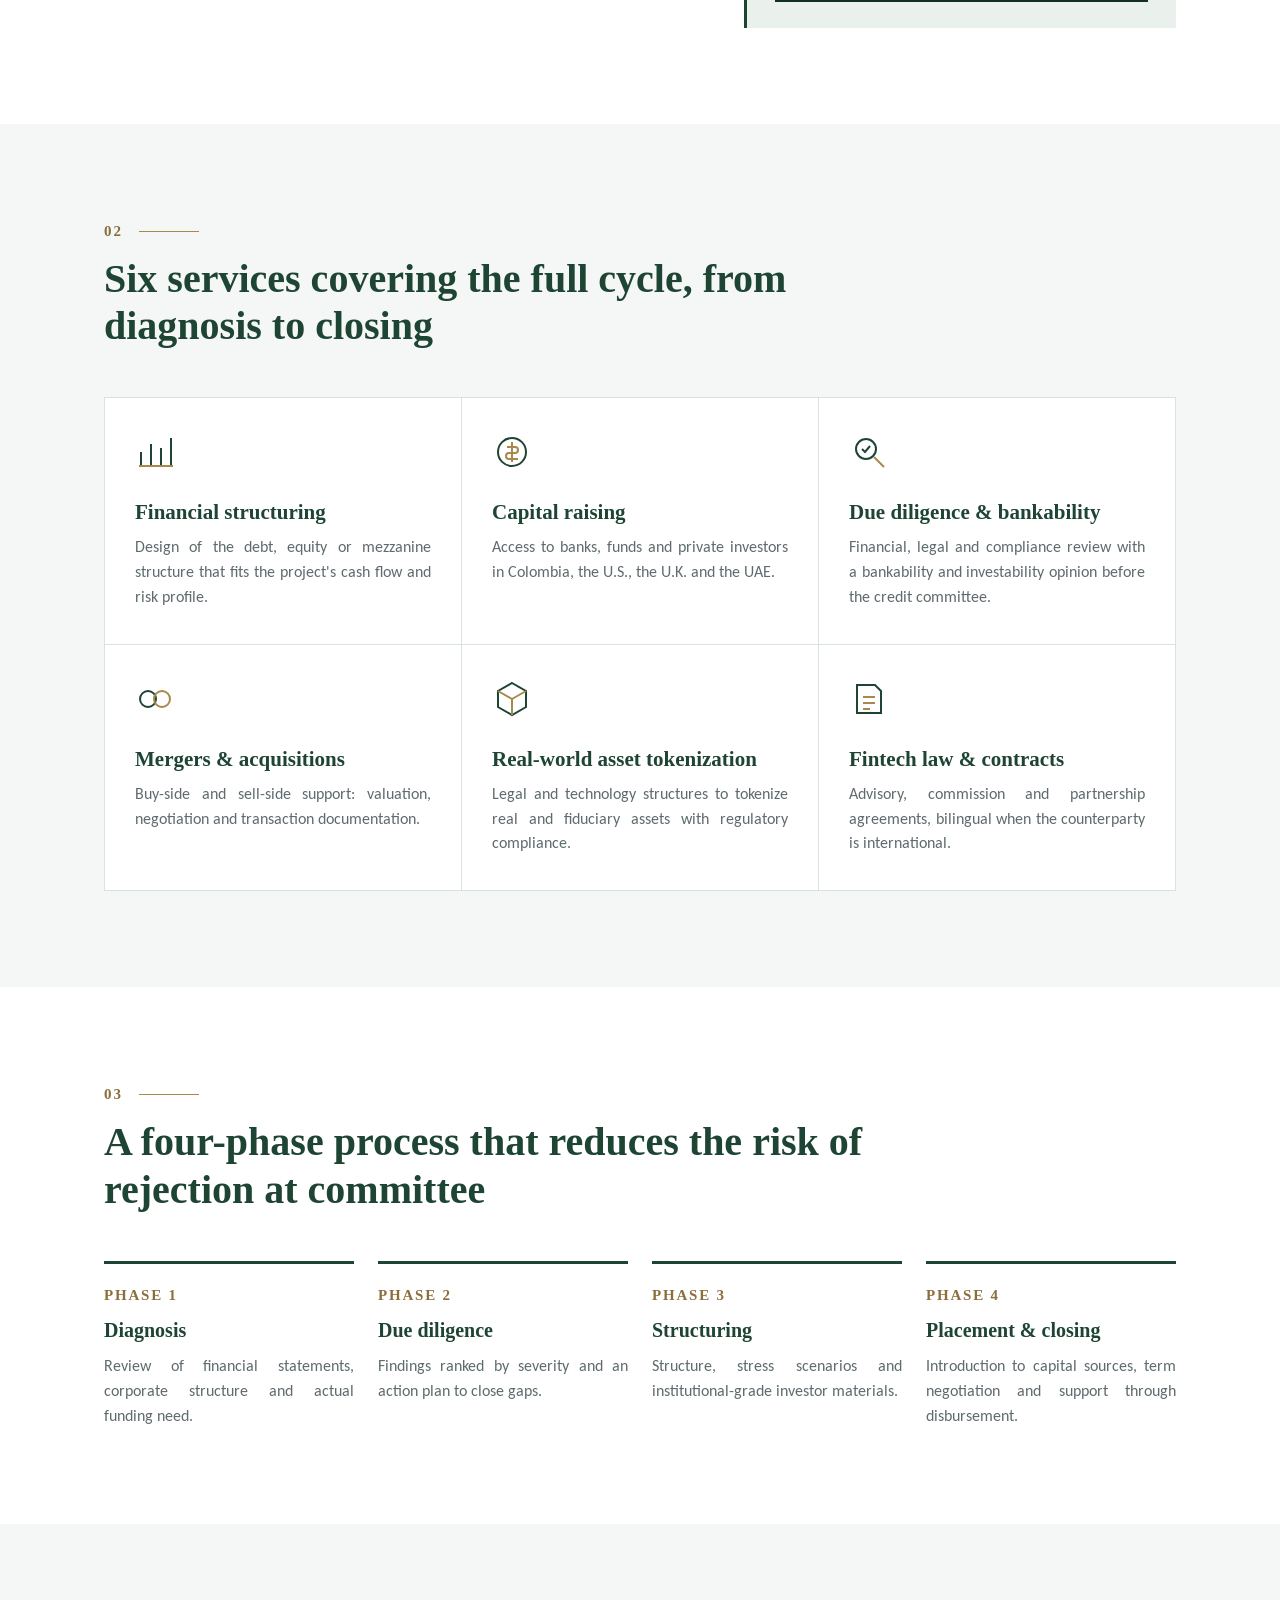
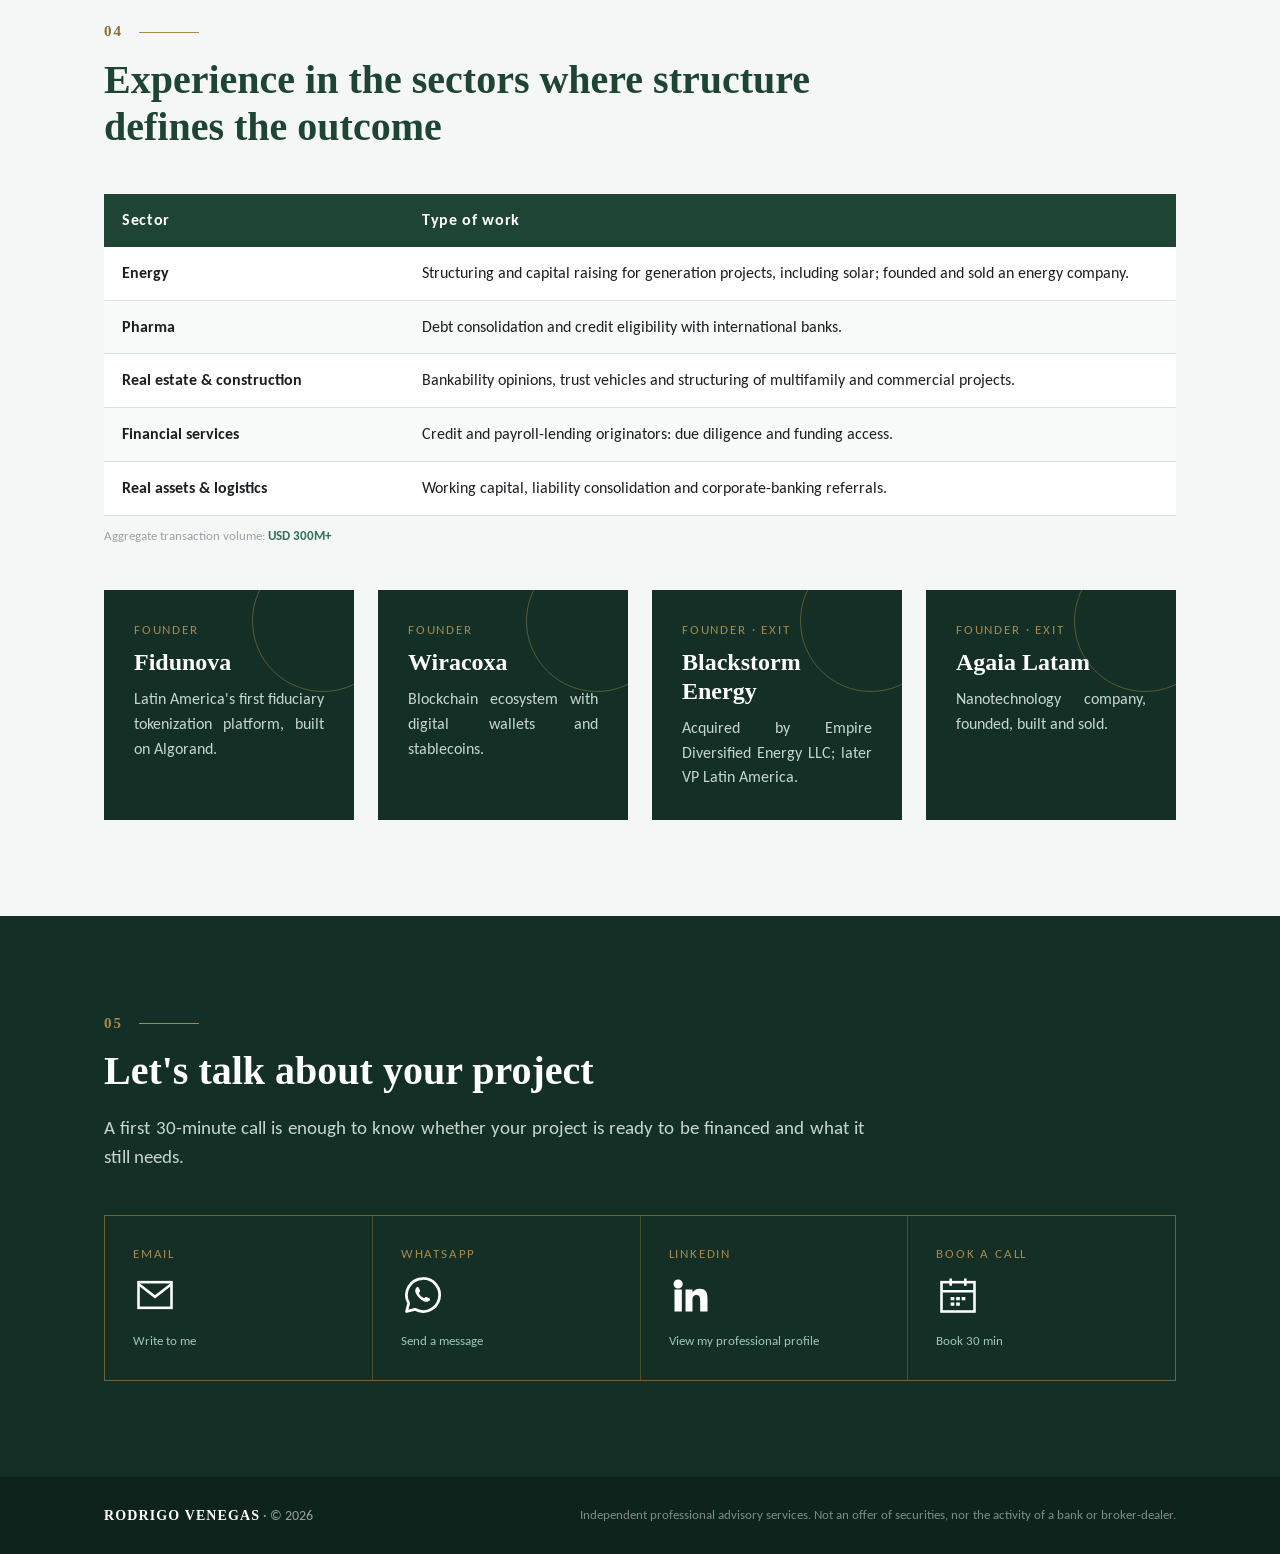
==== commit 02d4b5a2: "Update index.html" ====
--- a/index.html
+++ b/index.html
@@ -80,7 +80,7 @@
 
 /* sobre mí */
 .about{display:grid;grid-template-columns:1.35fr 1fr;gap:56px;margin-top:44px;align-items:start}
-.about p{margin-bottom:16px;text-align:left}
+.about p{margin-bottom:16px}
 .callout{background:var(--tinte);border-left:3px solid var(--verde);padding:26px 28px}
 .callout h3{font-family:var(--serif);color:var(--verde);font-size:20px;margin-bottom:14px}
 .callout ul{list-style:none}
@@ -141,6 +141,10 @@
 .li-card b{display:block;font-family:var(--serif);font-size:18px;letter-spacing:.04em}
 .li-card small{display:block;color:#BFD3C7;font-size:14px;line-height:1.4}
 .li-card .go{display:inline-flex;align-items:center;gap:6px;margin-top:8px;font-size:13px;font-weight:700;letter-spacing:.12em;text-transform:uppercase;color:var(--oro)}
+.li-card > div:last-child{flex:1;text-align:center}
+.li-card .go{justify-content:center}
+/* texto justificado */
+.about p,.intro,.hero p.lead,.card p,.step p,.venture p,table.t td:last-child,.callout li{text-align:justify;-webkit-hyphens:auto;hyphens:auto}
 .nav-li{color:#D5E2DA;display:inline-flex}
 .nav-li:hover{color:var(--oro)}
 .right{display:flex;align-items:center;gap:14px}
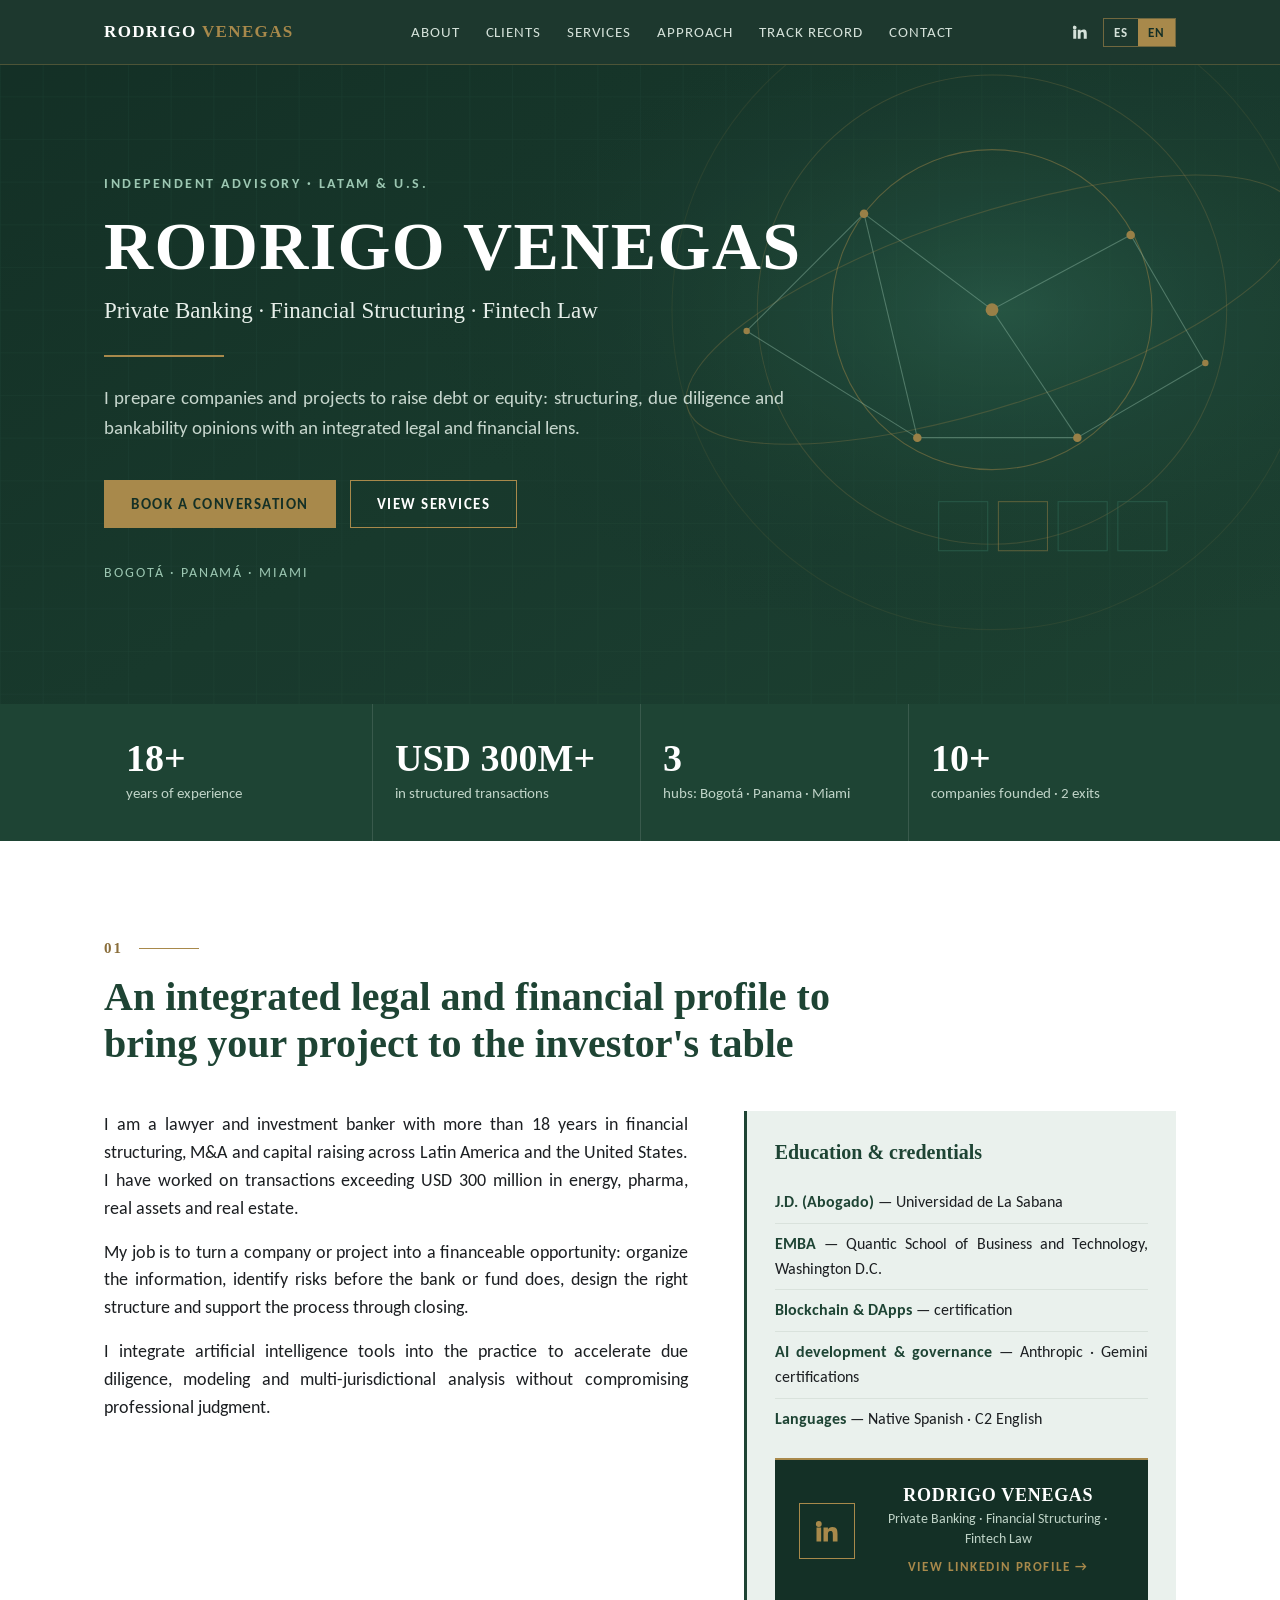
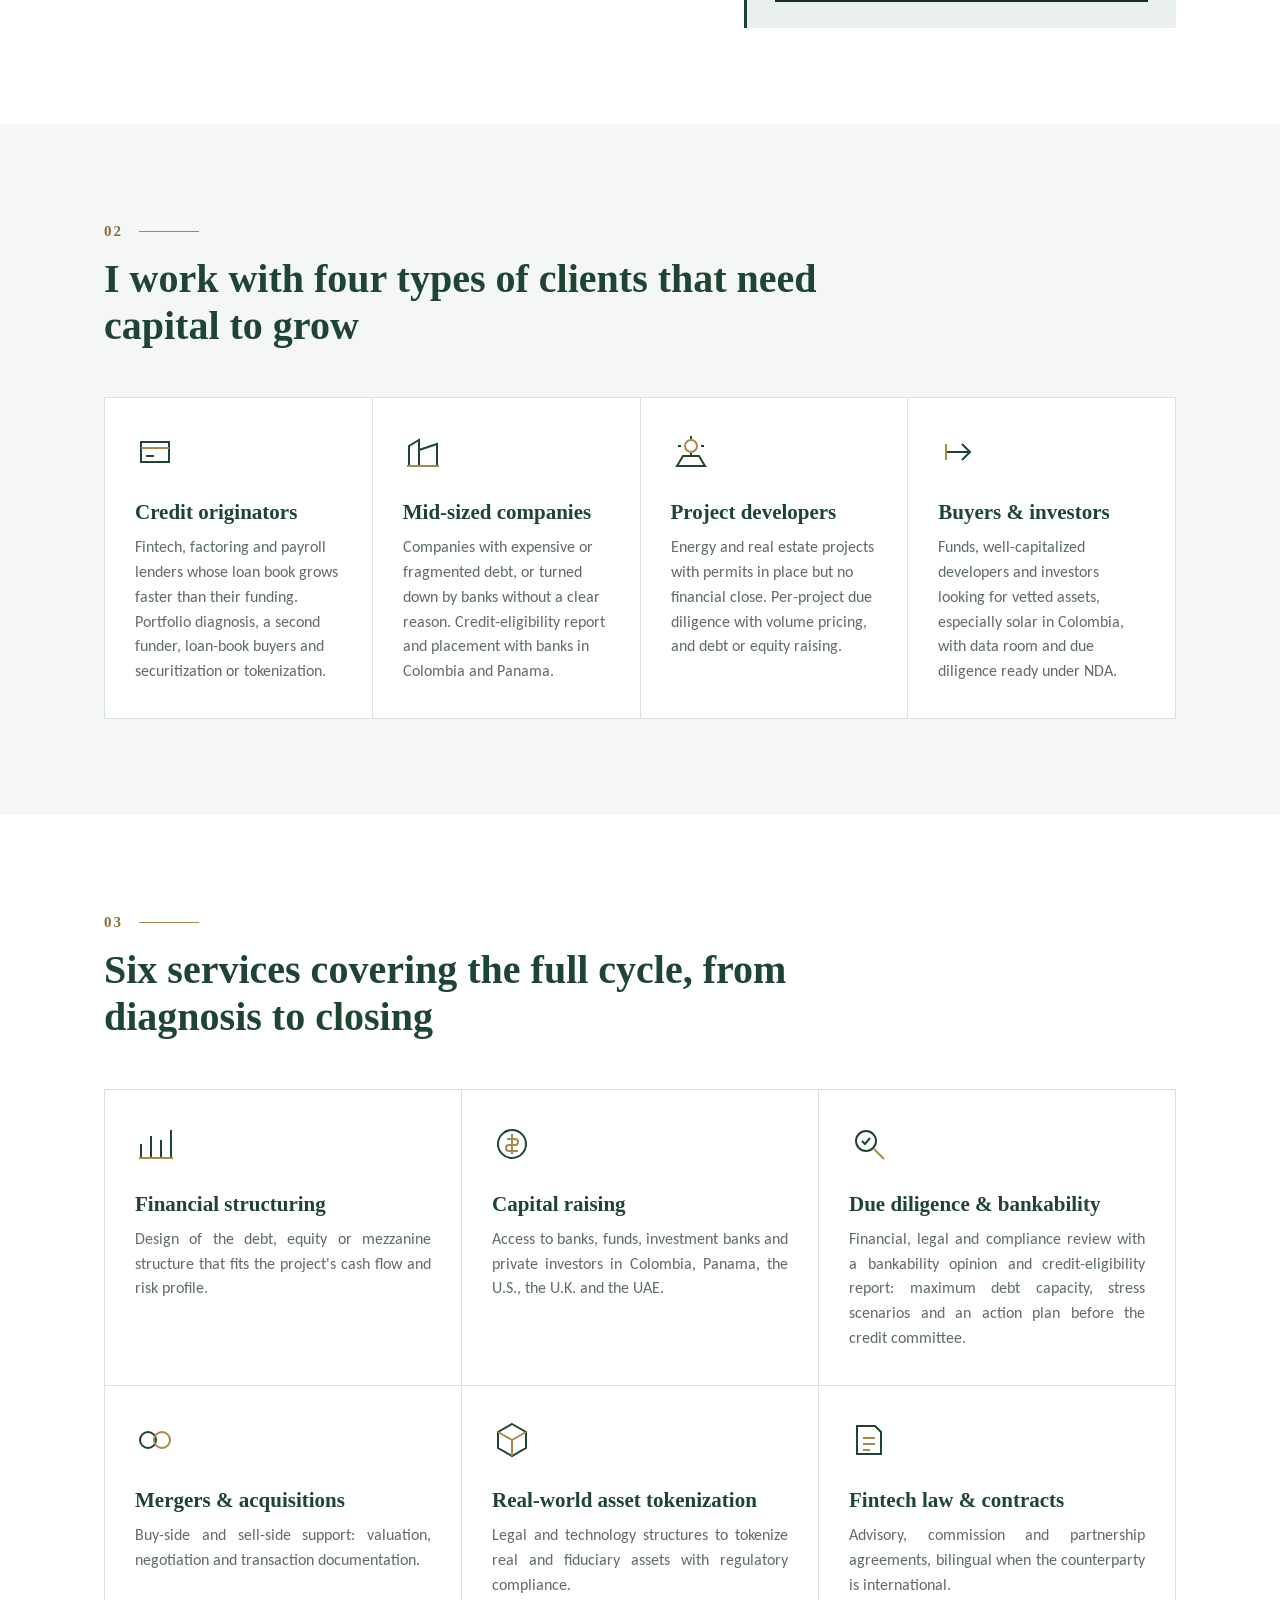
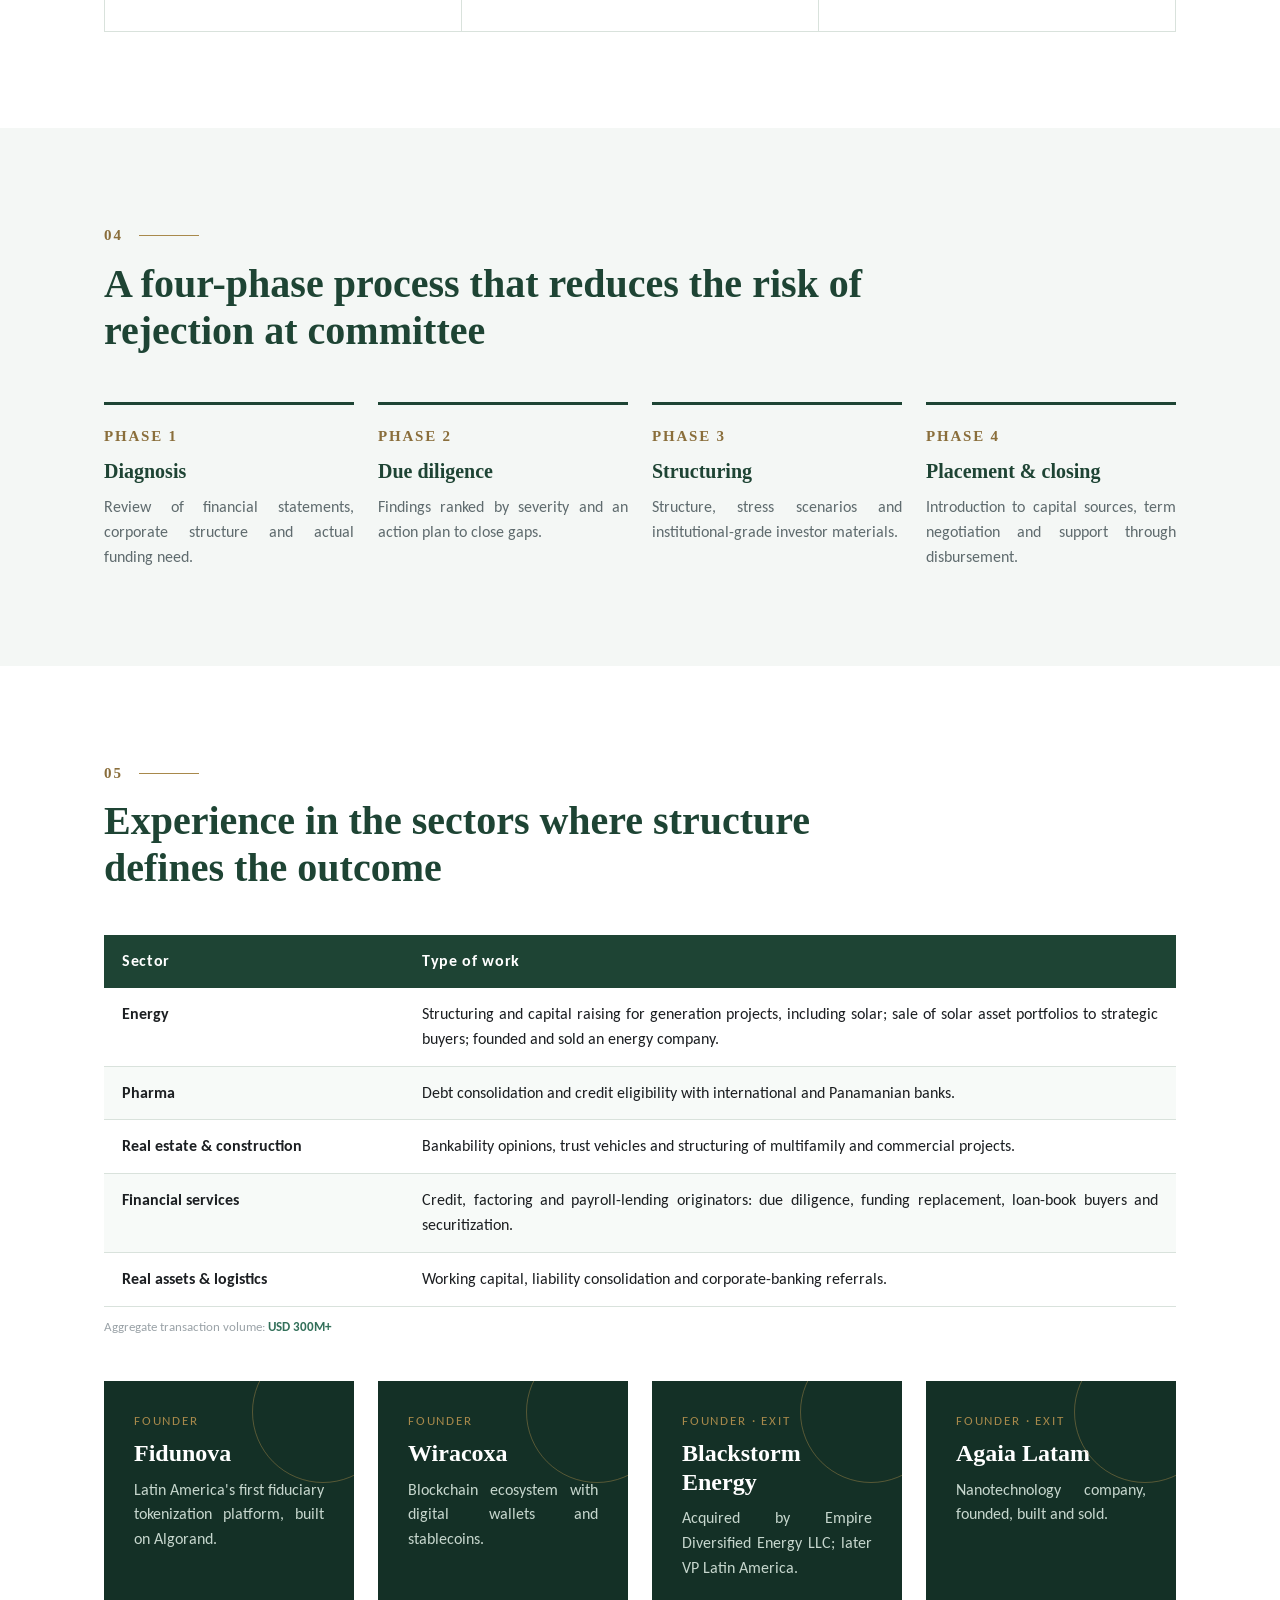
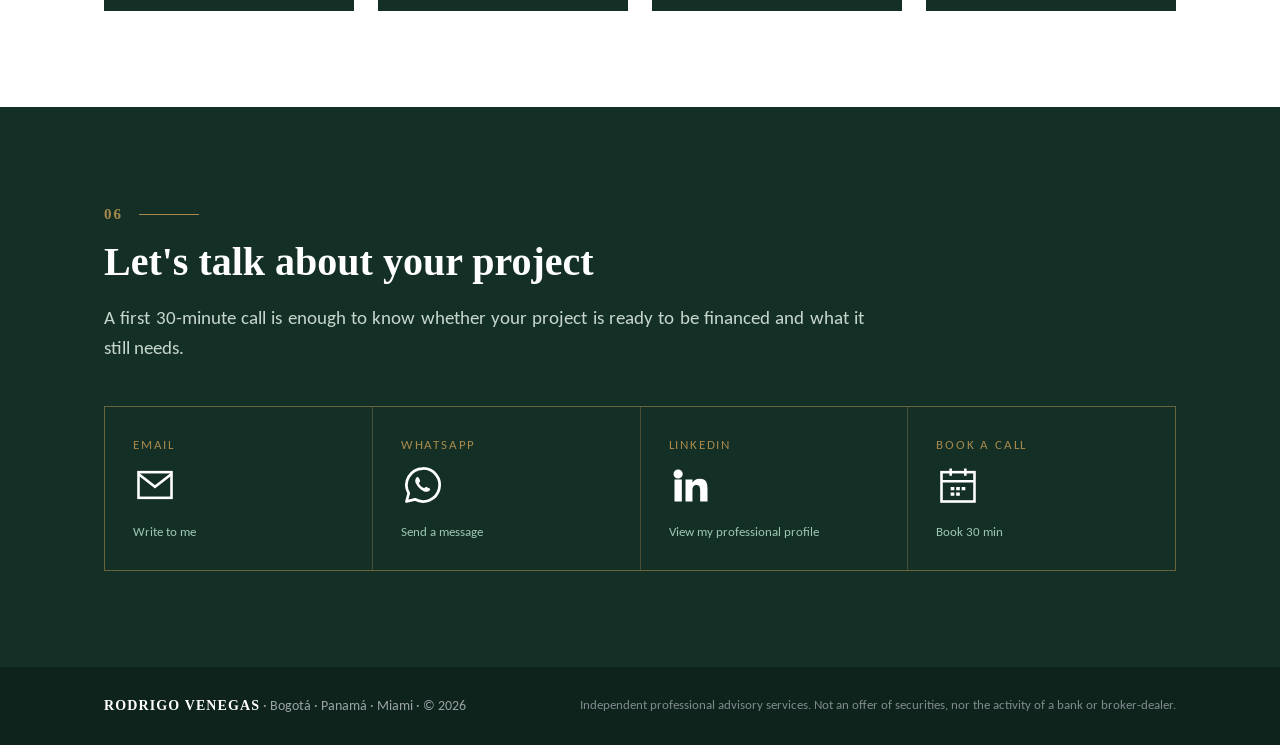
==== commit f3591243: "Add files via upload Actualiza página: Panamá, clientes y agenda HubSpot" ====
--- a/index.html
+++ b/index.html
@@ -6,7 +6,7 @@
 <title>Rodrigo Venegas · Estructuración Financiera</title>
 <meta name="description" content="Rodrigo Venegas — abogado y banquero de inversión. Estructuración financiera, levantamiento de capital, M&A, due diligence y tokenización en LATAM y EE. UU.">
 <meta property="og:title" content="Rodrigo Venegas · Estructuración Financiera">
-<meta property="og:description" content="Estructuración financiera, levantamiento de capital, M&A y tokenización · Bogotá · Miami">
+<meta property="og:description" content="Estructuración financiera, levantamiento de capital, M&A y tokenización · Bogotá · Panamá · Miami">
 <meta property="og:type" content="website">
 <meta name="theme-color" content="#143026">
 <link rel="icon" href="data:image/svg+xml,%3Csvg xmlns='http://www.w3.org/2000/svg' viewBox='0 0 64 64'%3E%3Crect width='64' height='64' fill='%23143026'/%3E%3Ctext x='32' y='43' font-family='Georgia,serif' font-size='30' font-weight='bold' fill='%23A8894B' text-anchor='middle'%3ERV%3C/text%3E%3C/svg%3E">
@@ -95,6 +95,8 @@
 .card h3{font-family:var(--serif);font-size:21px;color:var(--verde);margin-bottom:10px;line-height:1.25}
 .card p{font-size:16px;color:var(--gris)}
 .card:hover{background:var(--tinte)}
+.grid.g4{grid-template-columns:repeat(4,1fr)}
+.grid.g4 .card p{text-align:left}
 .card:hover::before{content:"";position:absolute;left:0;top:0;bottom:0;width:3px;background:var(--verde)}
 
 /* metodología */
@@ -161,7 +163,7 @@
   .stat:nth-child(3){border-left:0}
   .stat{border-top:1px solid rgba(255,255,255,.12)}
   .about{grid-template-columns:1fr;gap:32px}
-  .grid,.ventures,.contact-grid{grid-template-columns:1fr 1fr}
+  .grid,.grid.g4,.ventures,.contact-grid{grid-template-columns:1fr 1fr}
   .steps{grid-template-columns:1fr 1fr}
 }
 @media (max-width:600px){
@@ -169,7 +171,7 @@
   .wrap{padding:0 16px}
   .hero .wrap{padding:72px 16px 80px}
   section.block{padding:64px 0}
-  .grid,.ventures,.contact-grid,.steps{grid-template-columns:1fr}
+  .grid,.grid.g4,.ventures,.contact-grid,.steps{grid-template-columns:1fr}
   .stat b{font-size:26px}
   .stat{padding:24px 14px}
   table.t td:first-child{width:auto}
@@ -185,6 +187,7 @@
     <a class="brand" href="#top">RODRIGO <span>VENEGAS</span></a>
     <ul>
       <li><a href="#perfil"><span class="es">Perfil</span><span class="en">About</span></a></li>
+      <li><a href="#clientes"><span class="es">Clientes</span><span class="en">Clients</span></a></li>
       <li><a href="#servicios"><span class="es">Servicios</span><span class="en">Services</span></a></li>
       <li><a href="#metodo"><span class="es">Método</span><span class="en">Approach</span></a></li>
       <li><a href="#trayectoria"><span class="es">Trayectoria</span><span class="en">Track record</span></a></li>
@@ -250,10 +253,10 @@
       <span class="en">I prepare companies and projects to raise debt or equity: structuring, due diligence and bankability opinions with an integrated legal and financial lens.</span>
     </p>
     <div class="cta">
-      <a class="btn primary" href="https://calendar.google.com/calendar/appointments/schedules/AcZssZ150krW88gi3qEI_9_EWB2asxERTuKXue9Xz11zhF6QXgUVBFgU5hNF6f9EOUQEqR854AiA3kJ7" target="_blank" rel="noopener"><span class="es">Agendar una conversación</span><span class="en">Book a conversation</span></a>
+      <a class="btn primary" href="https://meetings.hubspot.com/rodrigo578" target="_blank" rel="noopener"><span class="es">Agendar una conversación</span><span class="en">Book a conversation</span></a>
       <a class="btn ghost" href="#servicios"><span class="es">Ver servicios</span><span class="en">View services</span></a>
     </div>
-    <div class="loc">Bogotá · Miami</div>
+    <div class="loc">Bogotá · Panamá · Miami</div>
   </div>
 </section>
 
@@ -262,7 +265,7 @@
   <div class="wrap">
     <div class="stat"><b>18+</b><span class="es">años de experiencia</span><span class="en">years of experience</span></div>
     <div class="stat"><b>USD 300M+</b><span class="es">en transacciones estructuradas</span><span class="en">in structured transactions</span></div>
-    <div class="stat"><b>2</b><span class="es">mercados: LATAM y EE. UU.</span><span class="en">markets: LATAM and U.S.</span></div>
+    <div class="stat"><b>3</b><span class="es">plazas: Bogotá · Panamá · Miami</span><span class="en">hubs: Bogotá · Panama · Miami</span></div>
     <div class="stat"><b>10+</b><span class="es">empresas fundadas · 2 exits</span><span class="en">companies founded · 2 exits</span></div>
   </div>
 </section>
@@ -303,10 +306,40 @@
   </div>
 </section>
 
+<!-- CLIENTES -->
+<section class="block alt" id="clientes">
+  <div class="wrap">
+    <div class="band"><span class="num">02</span><span class="rule"></span></div>
+    <h2><span class="es">Trabajo con cuatro tipos de cliente que necesitan capital para crecer</span><span class="en">I work with four types of clients that need capital to grow</span></h2>
+    <div class="grid g4">
+      <div class="card">
+        <svg class="ico" viewBox="0 0 40 40" fill="none" stroke="#1E4434" stroke-width="2"><rect x="6" y="10" width="28" height="20"/><path d="M6 16h28" stroke="#A8894B"/><path d="M11 24h8"/></svg>
+        <h3><span class="es">Originadoras de crédito</span><span class="en">Credit originators</span></h3>
+        <p><span class="es">Fintech, factoring y libranza cuya cartera crece más rápido que su fondeo. Diagnóstico de la cartera, segundo fondeador, compradores de cartera y titularización o tokenización.</span><span class="en">Fintech, factoring and payroll lenders whose loan book grows faster than their funding. Portfolio diagnosis, a second funder, loan-book buyers and securitization or tokenization.</span></p>
+      </div>
+      <div class="card">
+        <svg class="ico" viewBox="0 0 40 40" fill="none" stroke="#1E4434" stroke-width="2"><path d="M6 34V14l10-6v26M16 34V18l18-6v22"/><path d="M4 34h32" stroke="#A8894B"/></svg>
+        <h3><span class="es">Empresas medianas</span><span class="en">Mid-sized companies</span></h3>
+        <p><span class="es">Empresas con deuda cara o fragmentada, o a las que el banco les dice que no sin explicar por qué. Informe de elegibilidad crediticia y gestión ante banca en Colombia y Panamá.</span><span class="en">Companies with expensive or fragmented debt, or turned down by banks without a clear reason. Credit-eligibility report and placement with banks in Colombia and Panama.</span></p>
+      </div>
+      <div class="card">
+        <svg class="ico" viewBox="0 0 40 40" fill="none" stroke="#1E4434" stroke-width="2"><circle cx="20" cy="14" r="6" stroke="#A8894B"/><path d="M20 4v3M20 21v3M10 14H7M33 14h-3"/><path d="M6 34l6-10h16l6 10z"/></svg>
+        <h3><span class="es">Desarrolladores de proyectos</span><span class="en">Project developers</span></h3>
+        <p><span class="es">Proyectos de energía e inmobiliarios con licencias avanzadas y sin cierre financiero. Due diligence por proyecto, con precio por volumen, y levantamiento de deuda o capital.</span><span class="en">Energy and real estate projects with permits in place but no financial close. Per-project due diligence with volume pricing, and debt or equity raising.</span></p>
+      </div>
+      <div class="card">
+        <svg class="ico" viewBox="0 0 40 40" fill="none" stroke="#1E4434" stroke-width="2"><path d="M8 20h24M24 12l8 8-8 8"/><path d="M8 12v16" stroke="#A8894B"/></svg>
+        <h3><span class="es">Compradores e inversionistas</span><span class="en">Buyers &amp; investors</span></h3>
+        <p><span class="es">Fondos, desarrolladores capitalizados e inversionistas que buscan activos depurados, en especial solares en Colombia, con data room y debida diligencia listos bajo confidencialidad.</span><span class="en">Funds, well-capitalized developers and investors looking for vetted assets, especially solar in Colombia, with data room and due diligence ready under NDA.</span></p>
+      </div>
+    </div>
+  </div>
+</section>
+
 <!-- SERVICIOS -->
-<section class="block alt" id="servicios">
-  <div class="wrap">
-    <div class="band"><span class="num">02</span><span class="rule"></span></div>
+<section class="block" id="servicios">
+  <div class="wrap">
+    <div class="band"><span class="num">03</span><span class="rule"></span></div>
     <h2><span class="es">Seis servicios que cubren el ciclo completo, del diagnóstico al cierre</span><span class="en">Six services covering the full cycle, from diagnosis to closing</span></h2>
     <div class="grid">
       <div class="card">
@@ -317,12 +350,12 @@
       <div class="card">
         <svg class="ico" viewBox="0 0 40 40" fill="none" stroke="#1E4434" stroke-width="2"><circle cx="20" cy="20" r="14"/><path d="M20 10v20M15 15h8a3 3 0 010 6h-6a3 3 0 000 6h9" stroke="#A8894B"/></svg>
         <h3><span class="es">Levantamiento de capital</span><span class="en">Capital raising</span></h3>
-        <p><span class="es">Acceso a bancos, fondos e inversionistas privados en Colombia, EE. UU., Reino Unido y Emiratos Árabes Unidos.</span><span class="en">Access to banks, funds and private investors in Colombia, the U.S., the U.K. and the UAE.</span></p>
+        <p><span class="es">Acceso a bancos, fondos, banca de inversión e inversionistas privados en Colombia, Panamá, EE. UU., Reino Unido y Emiratos Árabes Unidos.</span><span class="en">Access to banks, funds, investment banks and private investors in Colombia, Panama, the U.S., the U.K. and the UAE.</span></p>
       </div>
       <div class="card">
         <svg class="ico" viewBox="0 0 40 40" fill="none" stroke="#1E4434" stroke-width="2"><circle cx="17" cy="17" r="10"/><path d="M25 25l10 10" stroke="#A8894B"/><path d="M13 17l3 3 5-6"/></svg>
         <h3><span class="es">Due diligence y bancabilidad</span><span class="en">Due diligence &amp; bankability</span></h3>
-        <p><span class="es">Revisión financiera, legal y de cumplimiento con concepto de bancabilidad e inversionabilidad antes de ir al comité.</span><span class="en">Financial, legal and compliance review with a bankability and investability opinion before the credit committee.</span></p>
+        <p><span class="es">Revisión financiera, legal y de cumplimiento con concepto de bancabilidad e informe de elegibilidad crediticia: capacidad máxima de deuda, escenarios de estrés y plan de acción antes de ir al comité.</span><span class="en">Financial, legal and compliance review with a bankability opinion and credit-eligibility report: maximum debt capacity, stress scenarios and an action plan before the credit committee.</span></p>
       </div>
       <div class="card">
         <svg class="ico" viewBox="0 0 40 40" fill="none" stroke="#1E4434" stroke-width="2"><circle cx="13" cy="20" r="8"/><circle cx="27" cy="20" r="8" stroke="#A8894B"/></svg>
@@ -344,9 +377,9 @@
 </section>
 
 <!-- MÉTODO -->
-<section class="block" id="metodo">
-  <div class="wrap">
-    <div class="band"><span class="num">03</span><span class="rule"></span></div>
+<section class="block alt" id="metodo">
+  <div class="wrap">
+    <div class="band"><span class="num">04</span><span class="rule"></span></div>
     <h2><span class="es">Un proceso en cuatro fases que reduce el riesgo de rechazo en comité</span><span class="en">A four-phase process that reduces the risk of rejection at committee</span></h2>
     <div class="steps">
       <div class="step"><div class="n"><span class="es">FASE 1</span><span class="en">PHASE 1</span></div><h3><span class="es">Diagnóstico</span><span class="en">Diagnosis</span></h3><p><span class="es">Lectura de estados financieros, estructura societaria y necesidad real de financiación.</span><span class="en">Review of financial statements, corporate structure and actual funding need.</span></p></div>
@@ -358,17 +391,17 @@
 </section>
 
 <!-- TRAYECTORIA -->
-<section class="block alt" id="trayectoria">
-  <div class="wrap">
-    <div class="band"><span class="num">04</span><span class="rule"></span></div>
+<section class="block" id="trayectoria">
+  <div class="wrap">
+    <div class="band"><span class="num">05</span><span class="rule"></span></div>
     <h2><span class="es">Experiencia en los sectores donde la estructura define el resultado</span><span class="en">Experience in the sectors where structure defines the outcome</span></h2>
     <table class="t">
       <thead><tr><th><span class="es">Sector</span><span class="en">Sector</span></th><th><span class="es">Tipo de trabajo</span><span class="en">Type of work</span></th></tr></thead>
       <tbody>
-        <tr><td><span class="es">Energía</span><span class="en">Energy</span></td><td><span class="es">Estructuración y levantamiento de capital para proyectos de generación, incluida energía solar; fundación y venta de una compañía de energía.</span><span class="en">Structuring and capital raising for generation projects, including solar; founded and sold an energy company.</span></td></tr>
-        <tr><td><span class="es">Farmacéutico</span><span class="en">Pharma</span></td><td><span class="es">Consolidación de deuda y elegibilidad crediticia ante banca internacional.</span><span class="en">Debt consolidation and credit eligibility with international banks.</span></td></tr>
+        <tr><td><span class="es">Energía</span><span class="en">Energy</span></td><td><span class="es">Estructuración y levantamiento de capital para proyectos de generación, incluida energía solar; venta de portafolios de activos solares a compradores estratégicos; fundación y venta de una compañía de energía.</span><span class="en">Structuring and capital raising for generation projects, including solar; sale of solar asset portfolios to strategic buyers; founded and sold an energy company.</span></td></tr>
+        <tr><td><span class="es">Farmacéutico</span><span class="en">Pharma</span></td><td><span class="es">Consolidación de deuda y elegibilidad crediticia ante banca internacional y panameña.</span><span class="en">Debt consolidation and credit eligibility with international and Panamanian banks.</span></td></tr>
         <tr><td><span class="es">Inmobiliario y construcción</span><span class="en">Real estate &amp; construction</span></td><td><span class="es">Conceptos de bancabilidad, vehículos fiduciarios y estructuración de proyectos multifamiliares y comerciales.</span><span class="en">Bankability opinions, trust vehicles and structuring of multifamily and commercial projects.</span></td></tr>
-        <tr><td><span class="es">Servicios financieros</span><span class="en">Financial services</span></td><td><span class="es">Originadoras de crédito y libranza: due diligence y acceso a fondeo.</span><span class="en">Credit and payroll-lending originators: due diligence and funding access.</span></td></tr>
+        <tr><td><span class="es">Servicios financieros</span><span class="en">Financial services</span></td><td><span class="es">Originadoras de crédito, factoring y libranza: due diligence, sustitución de fondeo, compradores de cartera y titularización.</span><span class="en">Credit, factoring and payroll-lending originators: due diligence, funding replacement, loan-book buyers and securitization.</span></td></tr>
         <tr><td><span class="es">Activos reales y logística</span><span class="en">Real assets &amp; logistics</span></td><td><span class="es">Capital de trabajo, consolidación de pasivos y referidos a banca empresarial.</span><span class="en">Working capital, liability consolidation and corporate-banking referrals.</span></td></tr>
       </tbody>
     </table>
@@ -386,21 +419,21 @@
 <!-- CONTACTO -->
 <section class="block contact" id="contacto">
   <div class="wrap">
-    <div class="band"><span class="num" style="color:var(--oro)">05</span><span class="rule"></span></div>
+    <div class="band"><span class="num" style="color:var(--oro)">06</span><span class="rule"></span></div>
     <h2><span class="es">Conversemos sobre su proyecto</span><span class="en">Let's talk about your project</span></h2>
     <p class="intro"><span class="es">Una primera llamada de 30 minutos basta para saber si su proyecto está listo para financiarse y qué le falta.</span><span class="en">A first 30-minute call is enough to know whether your project is ready to be financed and what it still needs.</span></p>
     <div class="contact-grid">
       <a class="js-mail" href="#contacto" data-u="rodrigovenegasmortigo" data-d="gmail.com" aria-label="Email"><small>Email</small><span class="mail-ico"><svg viewBox="0 0 24 24" width="44" height="44" fill="none" stroke="currentColor" stroke-width="1.4" aria-hidden="true"><rect x="3" y="5" width="18" height="14"/><path d="M3 6l9 7 9-7"/></svg></span><em><span class="es">Escríbame</span><span class="en">Write to me</span></em></a>
       <a class="js-wa" href="#contacto" data-n="573155446661" target="_blank" rel="noopener" aria-label="WhatsApp"><small>WhatsApp</small><span class="mail-ico"><svg viewBox="0 0 24 24" width="44" height="44" fill="none" stroke="currentColor" stroke-width="1.5" stroke-linejoin="round" aria-hidden="true"><path d="M12 3a9 9 0 00-7.8 13.5L3 21l4.6-1.2A9 9 0 1012 3z"/><path d="M8.6 7.8c.3-.3.8-.3 1 .1l.8 1.7c.1.3 0 .6-.2.8l-.5.5c.6 1.3 1.6 2.3 2.9 2.9l.5-.5c.2-.2.5-.3.8-.2l1.7.8c.4.2.4.7.1 1-.9.9-2.2 1.1-3.3.5a9.4 9.4 0 01-4.3-4.3c-.6-1.1-.4-2.4.5-3.3z" fill="currentColor" stroke="none"/></svg></span><em><span class="es">Enviar mensaje</span><span class="en">Send a message</span></em></a>
       <a href="https://www.linkedin.com/in/rodvenegas/" target="_blank" rel="noopener" aria-label="LinkedIn"><small>LinkedIn</small><span class="mail-ico"><svg viewBox="0 0 24 24" width="44" height="44" fill="currentColor" aria-hidden="true"><path d="M4.98 3.5a2.5 2.5 0 11-.02 5 2.5 2.5 0 01.02-5zM3 9h4v12H3zM9 9h3.8v1.7h.05c.53-1 1.83-2.05 3.77-2.05C20.6 8.65 21 11.2 21 14.5V21h-4v-5.8c0-1.4-.03-3.2-1.95-3.2-1.95 0-2.25 1.5-2.25 3.1V21H9z"/></svg></span><em><span class="es">Ver mi perfil profesional</span><span class="en">View my professional profile</span></em></a>
-      <a href="https://calendar.google.com/calendar/appointments/schedules/AcZssZ150krW88gi3qEI_9_EWB2asxERTuKXue9Xz11zhF6QXgUVBFgU5hNF6f9EOUQEqR854AiA3kJ7" target="_blank" rel="noopener"><small><span class="es">Agendar llamada</span><span class="en">Book a call</span></small><span class="mail-ico"><svg viewBox="0 0 24 24" width="44" height="44" fill="none" stroke="currentColor" stroke-width="1.4" aria-hidden="true"><rect x="3" y="5" width="18" height="16"/><path d="M3 10h18M8 3v4M16 3v4"/><path d="M8 14h2M11 14h2M14 14h2M8 17h2M11 17h2" stroke-width="1.8"/></svg></span><em><span class="es">Reservar 30 min</span><span class="en">Book 30 min</span></em></a>
+      <a href="https://meetings.hubspot.com/rodrigo578" target="_blank" rel="noopener"><small><span class="es">Agendar llamada</span><span class="en">Book a call</span></small><span class="mail-ico"><svg viewBox="0 0 24 24" width="44" height="44" fill="none" stroke="currentColor" stroke-width="1.4" aria-hidden="true"><rect x="3" y="5" width="18" height="16"/><path d="M3 10h18M8 3v4M16 3v4"/><path d="M8 14h2M11 14h2M14 14h2M8 17h2M11 17h2" stroke-width="1.8"/></svg></span><em><span class="es">Reservar 30 min</span><span class="en">Book 30 min</span></em></a>
     </div>
   </div>
 </section>
 
 <footer class="foot">
   <div class="wrap">
-    <div><b>RODRIGO VENEGAS</b> · © <span id="yr">2026</span></div>
+    <div><b>RODRIGO VENEGAS</b> · Bogotá · Panamá · Miami · © <span id="yr">2026</span></div>
     <div class="disc"><span class="es">Servicios de asesoría profesional independiente. No constituye oferta de valores ni actividad de entidad bancaria o intermediario de valores.</span><span class="en">Independent professional advisory services. Not an offer of securities, nor the activity of a bank or broker-dealer.</span></div>
   </div>
 </footer>
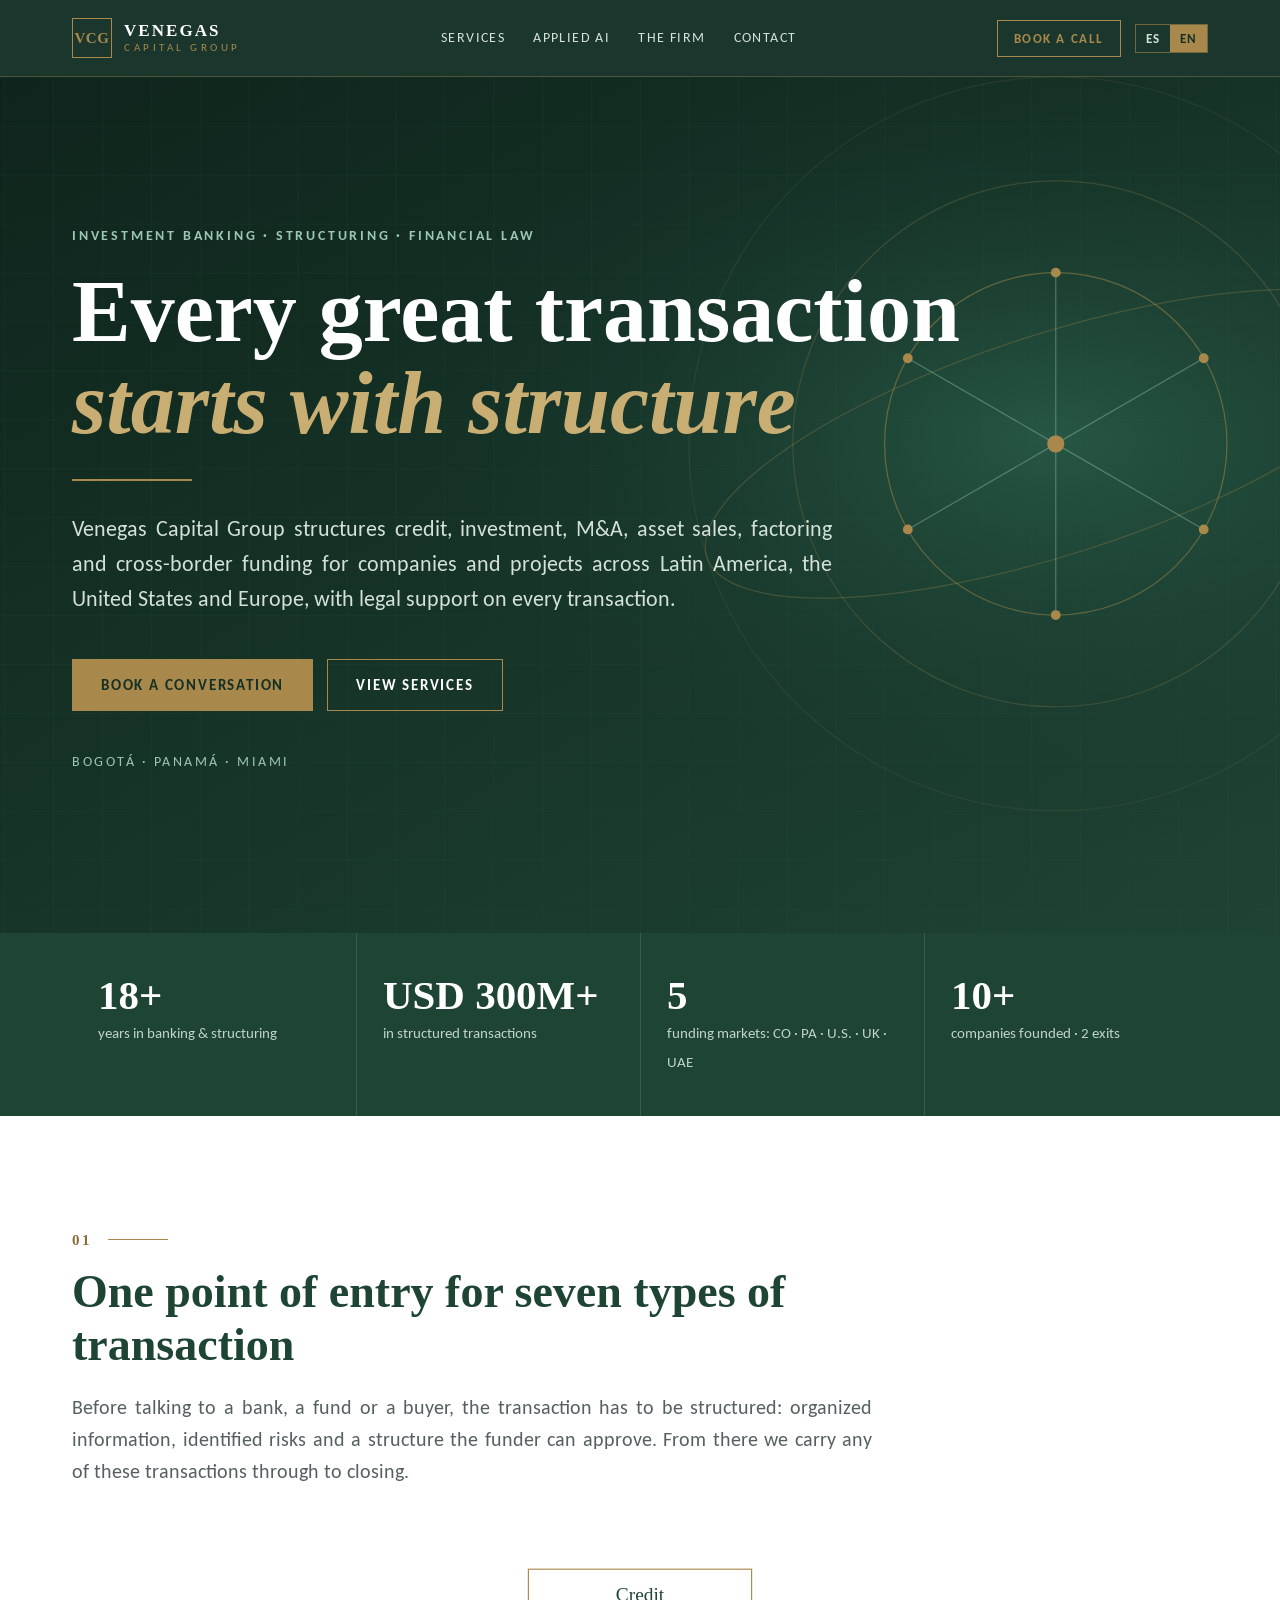
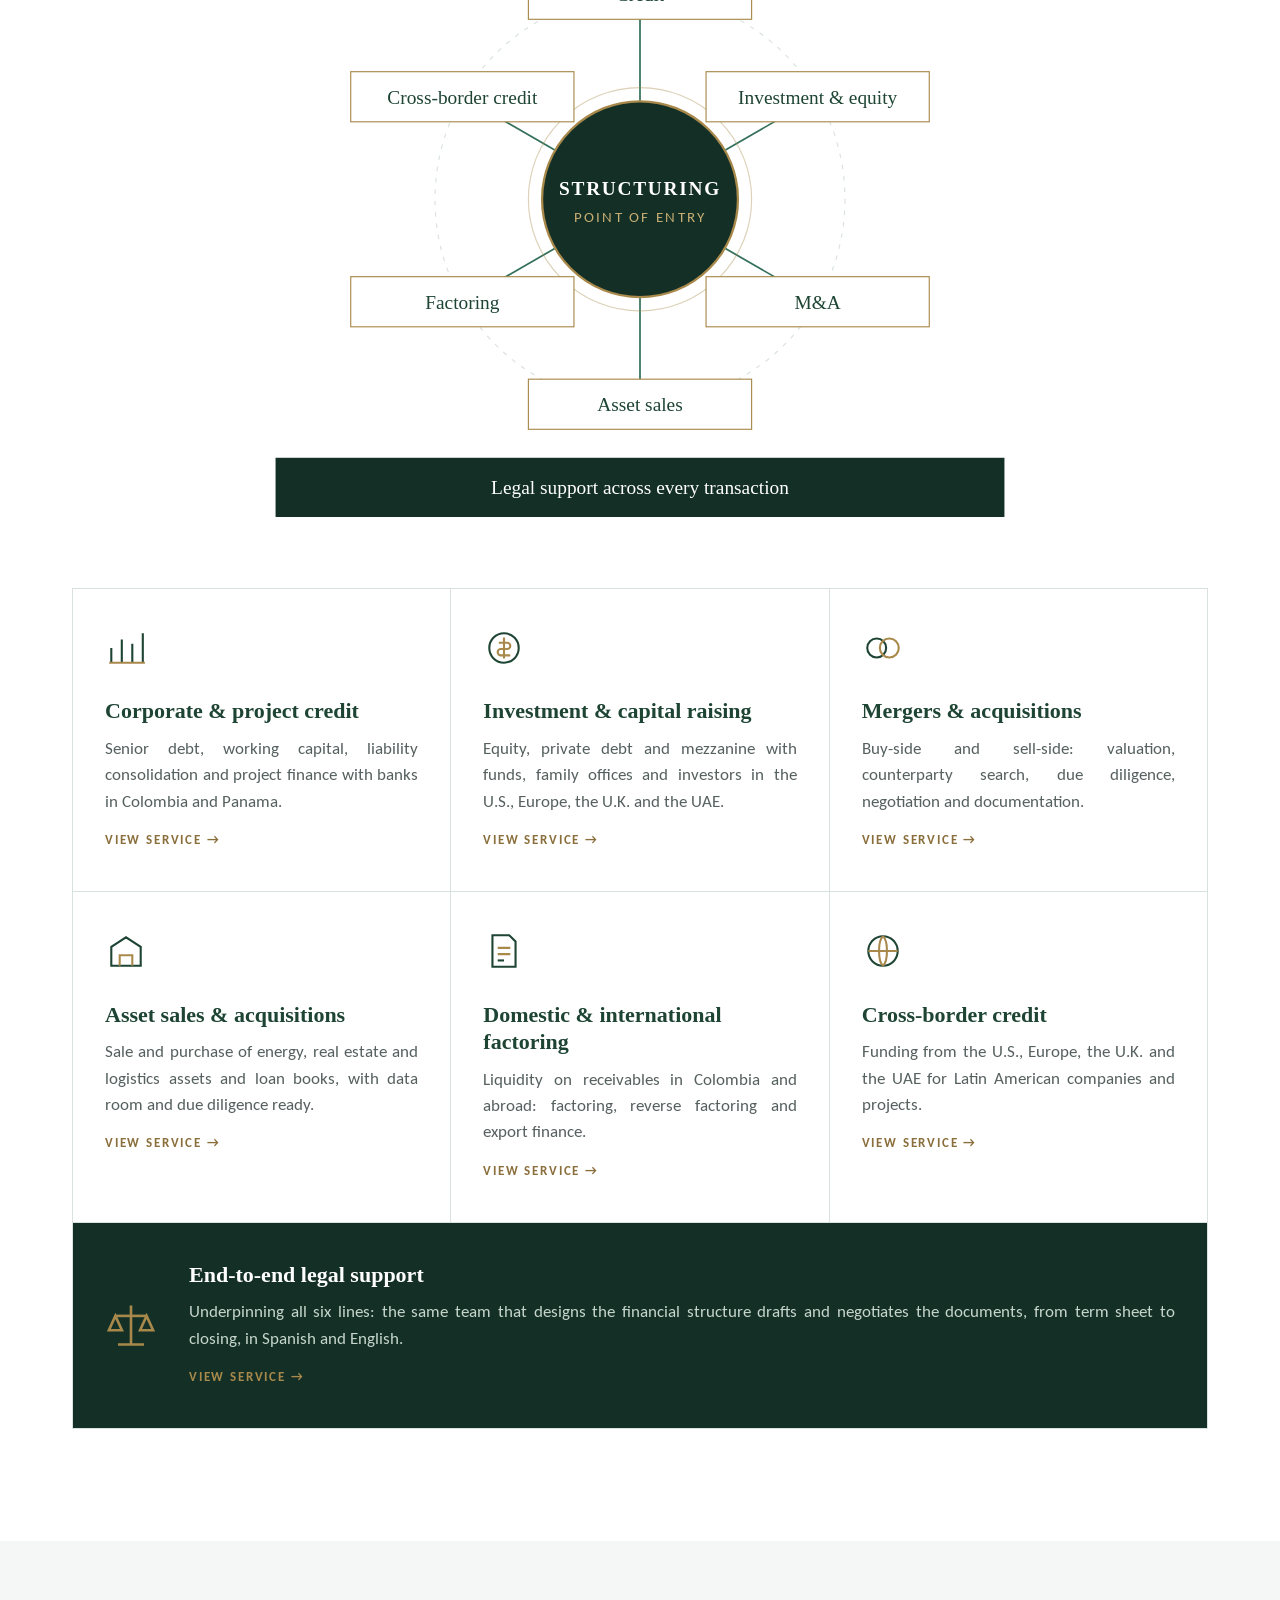
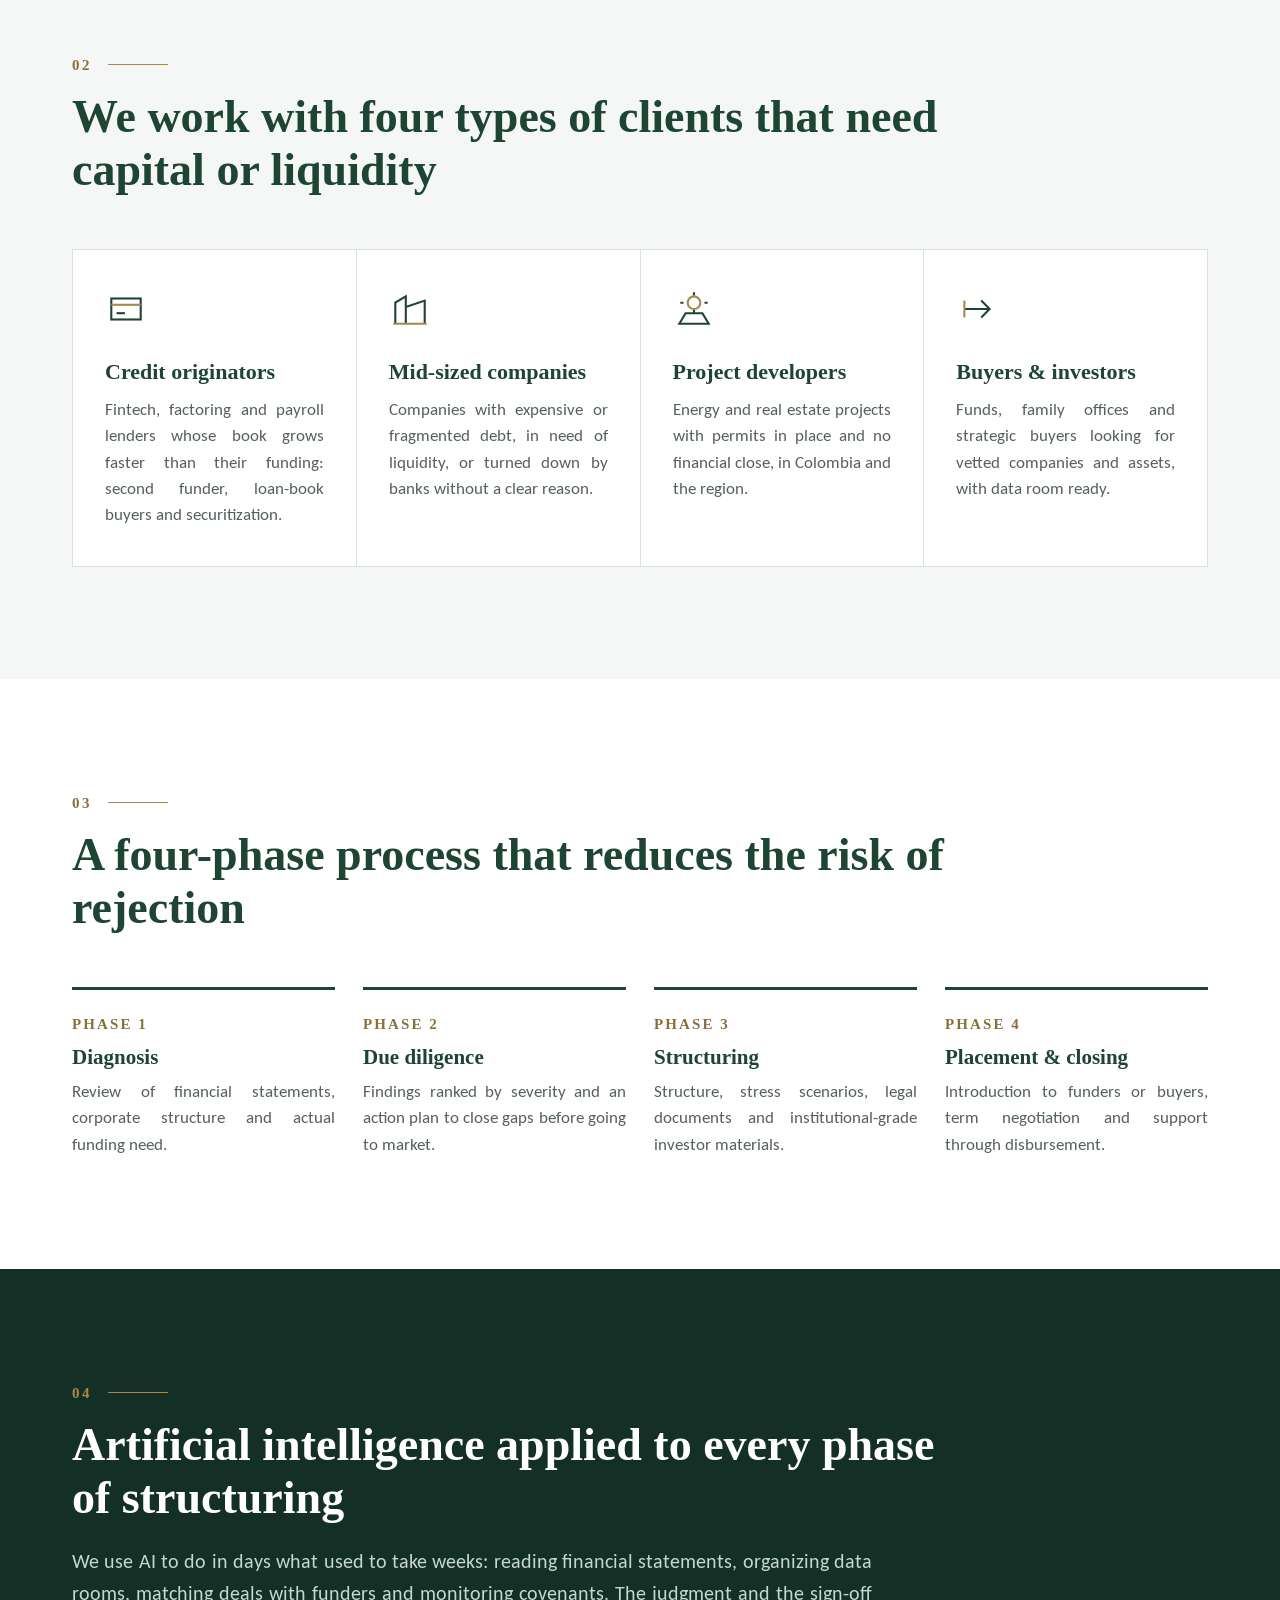
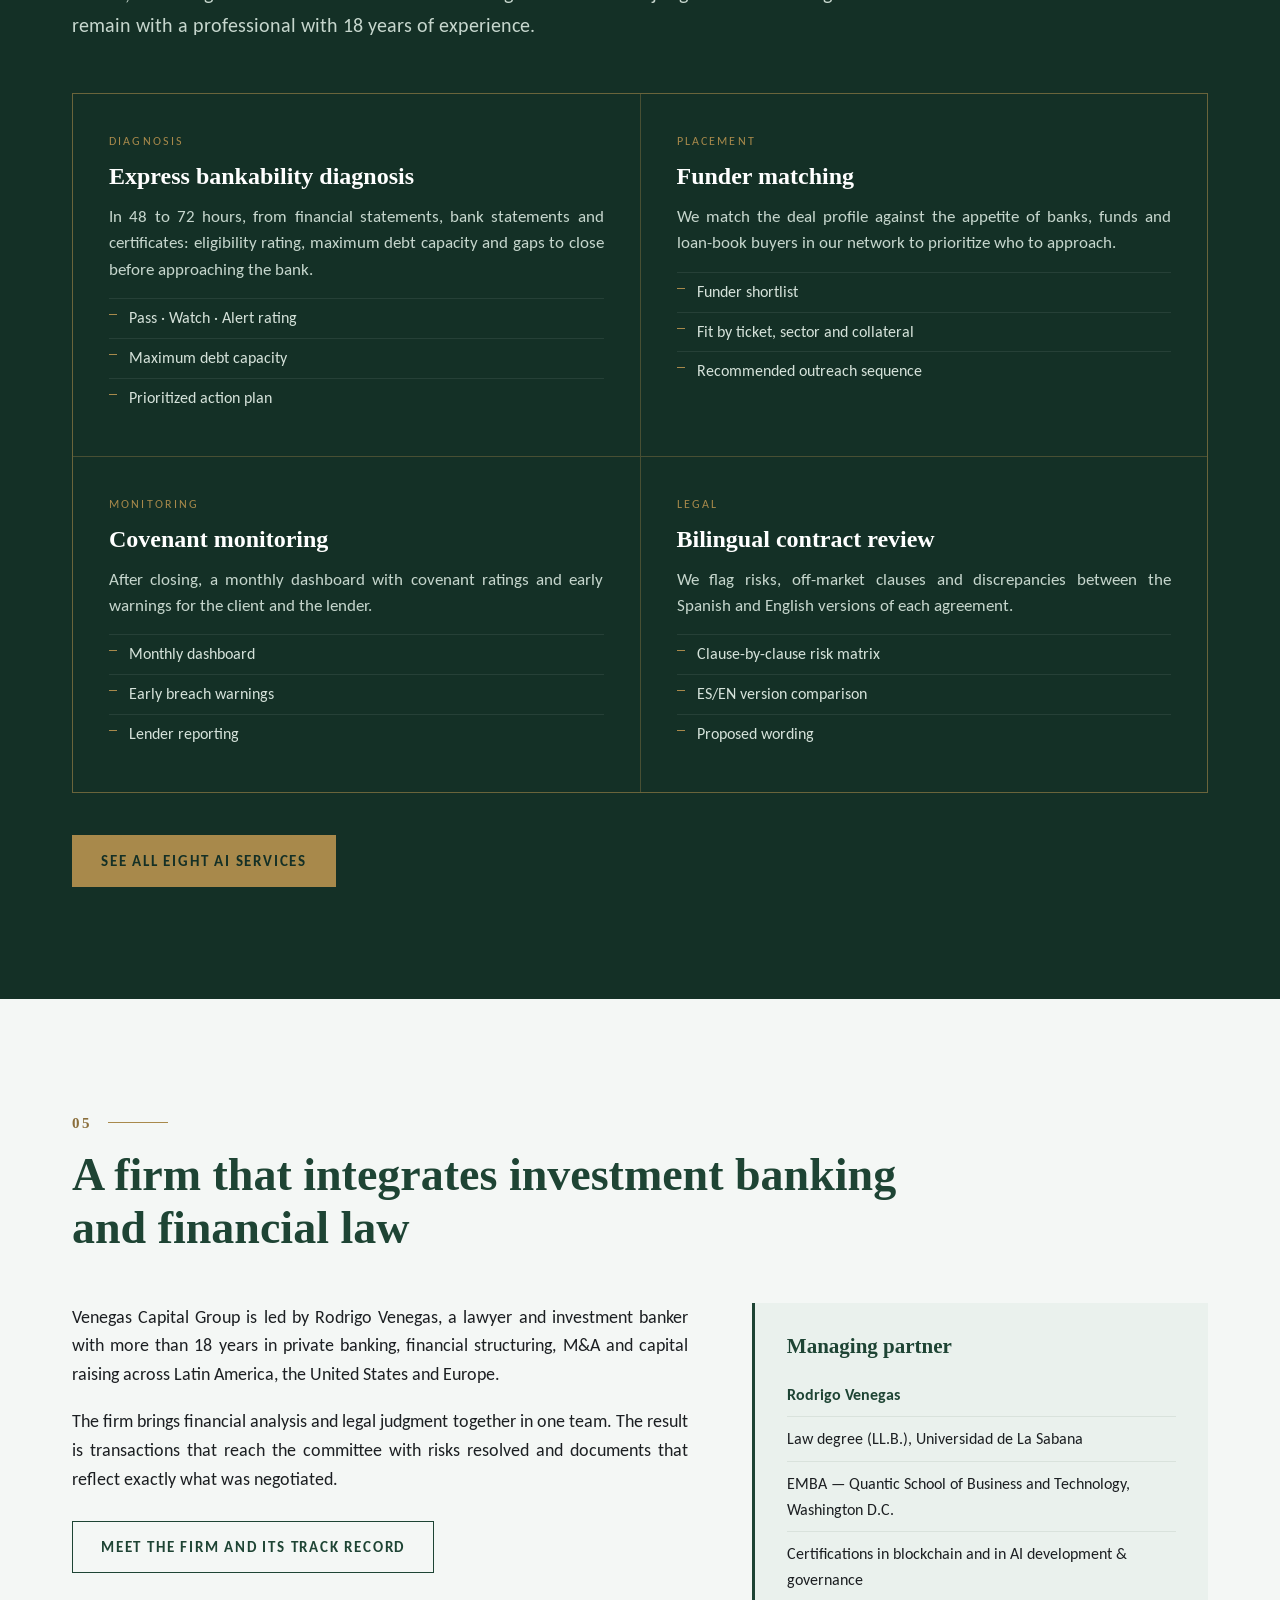
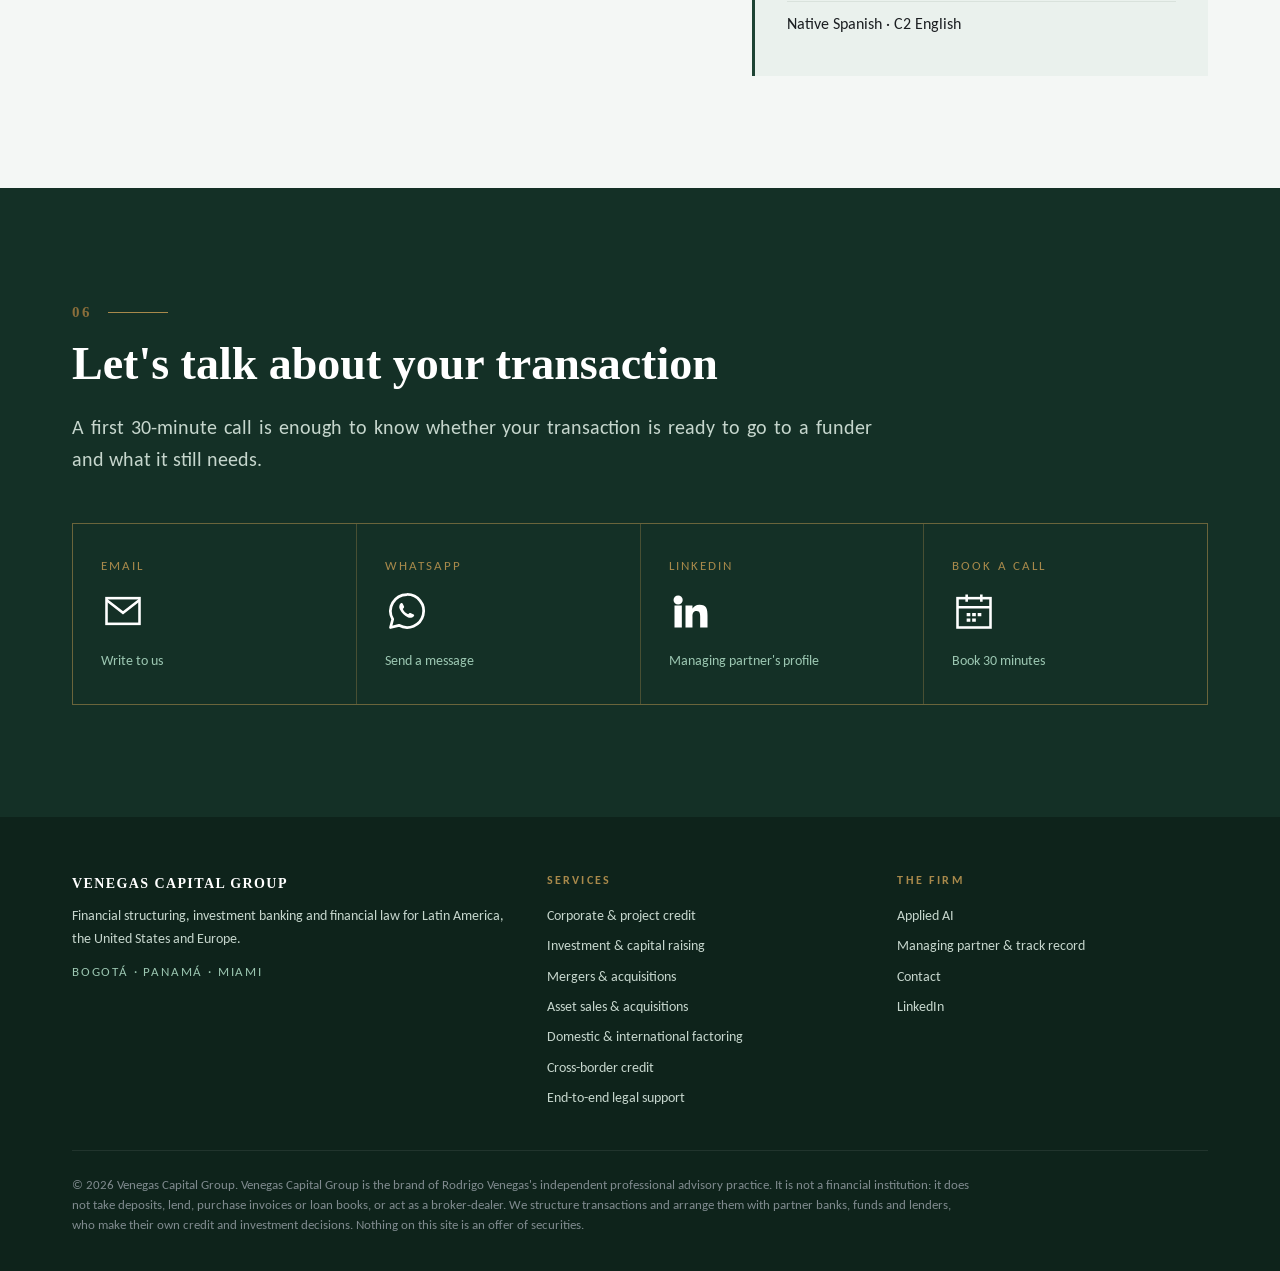
==== commit ebf2c45f: "Nuevo sitio multipágina de Venegas Capital Group Inicio con la estructuración como puerta de entrada" ====
--- a/index.html
+++ b/index.html
@@ -1,461 +1,177 @@
 <!DOCTYPE html>
-<html lang="es" data-lang="es">
+<html lang="es" data-lang="es" data-title-es="Venegas Capital Group · Estructuración financiera" data-title-en="Venegas Capital Group · Financial structuring">
 <head>
 <meta charset="utf-8">
 <meta name="viewport" content="width=device-width, initial-scale=1">
-<title>Rodrigo Venegas · Estructuración Financiera</title>
-<meta name="description" content="Rodrigo Venegas — abogado y banquero de inversión. Estructuración financiera, levantamiento de capital, M&A, due diligence y tokenización en LATAM y EE. UU.">
-<meta property="og:title" content="Rodrigo Venegas · Estructuración Financiera">
-<meta property="og:description" content="Estructuración financiera, levantamiento de capital, M&A y tokenización · Bogotá · Panamá · Miami">
+<title>Venegas Capital Group · Estructuración financiera</title>
+<meta name="description" content="Venegas Capital Group: estructuración de crédito, inversión, M&A, compraventa de activos, factoring y crédito cross-border con acompañamiento legal. Bogotá · Panamá · Miami.">
+<link rel="canonical" href="https://venegascapitalgroup.com/">
+<meta property="og:title" content="Venegas Capital Group · Estructuración financiera">
+<meta property="og:description" content="Venegas Capital Group: estructuración de crédito, inversión, M&A, compraventa de activos, factoring y crédito cross-border con acompañamiento legal. Bogotá · Panamá · Miami.">
 <meta property="og:type" content="website">
+<meta property="og:url" content="https://venegascapitalgroup.com/">
+<meta property="og:image" content="https://venegascapitalgroup.com/assets/og.png">
+<meta property="og:locale" content="es_CO">
+<meta property="og:locale:alternate" content="en_US">
+<meta name="twitter:card" content="summary_large_image">
 <meta name="theme-color" content="#143026">
-<link rel="icon" href="data:image/svg+xml,%3Csvg xmlns='http://www.w3.org/2000/svg' viewBox='0 0 64 64'%3E%3Crect width='64' height='64' fill='%23143026'/%3E%3Ctext x='32' y='43' font-family='Georgia,serif' font-size='30' font-weight='bold' fill='%23A8894B' text-anchor='middle'%3ERV%3C/text%3E%3C/svg%3E">
+<link rel="icon" href="data:image/svg+xml,%3Csvg xmlns='http://www.w3.org/2000/svg' viewBox='0 0 64 64'%3E%3Crect width='64' height='64' fill='%23143026'/%3E%3Ctext x='32' y='41' font-family='Georgia,serif' font-size='22' font-weight='bold' fill='%23A8894B' text-anchor='middle'%3EVCG%3C/text%3E%3C/svg%3E">
 <link rel="preconnect" href="https://fonts.googleapis.com">
 <link rel="preconnect" href="https://fonts.gstatic.com" crossorigin>
 <link href="https://fonts.googleapis.com/css2?family=Carlito:ital,wght@0,400;0,700;1,400&display=swap" rel="stylesheet">
-<style>
-:root{
-  --verde:#1E4434; --verde-medio:#33705A; --verde-osc:#143026;
-  --oro:#A8894B; --oro-txt:#8A6E3B; --burdeos:#8C2F39;
-  --carbon:#1C1F22; --gris:#5F6B6E; --gris-2:#9BA3A8; --borde:#D9E2DC;
-  --panel:#F4F7F5; --tinte:#EAF1ED; --blanco:#FFFFFF;
-  --serif:Georgia,"Times New Roman",serif;
-  --sans:Calibri,Carlito,"Segoe UI",Arial,sans-serif;
-  --max:1120px;
-}
-*{box-sizing:border-box;margin:0;padding:0}
-html{scroll-behavior:smooth}
-body{font-family:var(--sans);color:var(--carbon);background:var(--blanco);font-size:18px;line-height:1.55;-webkit-font-smoothing:antialiased}
-a{color:var(--verde-medio);text-decoration:none}
-a:hover{text-decoration:underline}
-.wrap{max-width:var(--max);margin:0 auto;padding:0 24px}
-
-/* idioma */
-[data-lang="es"] .en,[data-lang="en"] .es{display:none!important}
-
-/* nav */
-header.nav{position:sticky;top:0;z-index:50;background:rgba(20,48,38,.96);backdrop-filter:blur(6px);border-bottom:1px solid rgba(168,137,75,.35)}
-.nav .wrap{display:flex;align-items:center;justify-content:space-between;height:64px;gap:16px}
-.brand{font-family:var(--serif);font-weight:700;letter-spacing:.08em;color:#fff;font-size:17px;white-space:nowrap}
-.brand span{color:var(--oro)}
-.nav ul{display:flex;list-style:none;gap:26px}
-.nav ul a{color:#D5E2DA;font-size:15px;letter-spacing:.06em;text-transform:uppercase}
-.nav ul a:hover{color:#fff;text-decoration:none}
-.lang{display:flex;border:1px solid rgba(168,137,75,.6)}
-.lang button{background:none;border:0;color:#D5E2DA;font:700 13px var(--sans);letter-spacing:.08em;padding:6px 10px;cursor:pointer}
-.lang button[aria-pressed="true"]{background:var(--oro);color:var(--verde-osc)}
-
-/* hero */
-.hero{position:relative;background:var(--verde-osc);color:#fff;overflow:hidden}
-.hero svg.bg{position:absolute;inset:0;width:100%;height:100%;opacity:.9}
-.hero .wrap{position:relative;padding:110px 24px 120px}
-.kicker{font:700 14px var(--sans);letter-spacing:.18em;text-transform:uppercase;color:#9CC7B2}
-.hero h1{font-family:var(--serif);font-weight:700;font-size:clamp(38px,6vw,68px);line-height:1.08;margin:18px 0 10px;letter-spacing:.02em}
-.filete{width:120px;height:2px;background:var(--oro);margin:26px 0}
-.tagline{font-family:var(--serif);font-size:clamp(18px,2.2vw,23px);color:#E7EFEA;max-width:760px}
-.hero p.lead{margin-top:18px;color:#C6D6CD;max-width:680px;font-size:19px}
-.cta{display:flex;flex-wrap:wrap;gap:14px;margin-top:38px}
-.btn{display:inline-block;padding:14px 26px;font:700 15px var(--sans);letter-spacing:.1em;text-transform:uppercase;border:1px solid var(--oro)}
-.btn.primary{background:var(--oro);color:var(--verde-osc)}
-.btn.ghost{color:#fff}
-.btn:hover{text-decoration:none;filter:brightness(1.08)}
-.loc{margin-top:34px;font-size:14px;letter-spacing:.14em;text-transform:uppercase;color:#9CC7B2}
-
-/* cifras */
-.stats{background:var(--verde);color:#fff}
-.stats .wrap{display:grid;grid-template-columns:repeat(4,1fr)}
-.stat{padding:34px 22px;border-left:1px solid rgba(255,255,255,.12)}
-.stat:first-child{border-left:0}
-.stat b{display:block;font-family:var(--serif);font-size:38px;color:#fff;line-height:1.1}
-.stat span{font-size:15px;color:#BFD3C7}
-
-/* secciones */
-section.block{padding:96px 0}
-section.alt{background:var(--panel)}
-.band{display:flex;align-items:center;gap:16px;margin-bottom:12px}
-.band .num{font-family:var(--serif);font-weight:700;color:var(--oro-txt);font-size:15px;letter-spacing:.14em}
-.band .rule{flex:0 0 60px;height:1px;background:var(--oro)}
-h2{font-family:var(--serif);font-size:clamp(28px,3.6vw,40px);line-height:1.18;color:var(--verde);max-width:820px}
-.intro{margin-top:18px;color:var(--gris);max-width:760px;font-size:19px}
-
-/* sobre mí */
-.about{display:grid;grid-template-columns:1.35fr 1fr;gap:56px;margin-top:44px;align-items:start}
-.about p{margin-bottom:16px}
-.callout{background:var(--tinte);border-left:3px solid var(--verde);padding:26px 28px}
-.callout h3{font-family:var(--serif);color:var(--verde);font-size:20px;margin-bottom:14px}
-.callout ul{list-style:none}
-.callout li{padding:8px 0;border-bottom:1px solid var(--borde);font-size:16px}
-.callout li:last-child{border-bottom:0}
-.callout li b{color:var(--verde)}
-
-/* servicios */
-.grid{display:grid;grid-template-columns:repeat(3,1fr);gap:0;margin-top:48px;border-top:1px solid var(--borde);border-left:1px solid var(--borde)}
-.card{background:#fff;padding:34px 30px;border-right:1px solid var(--borde);border-bottom:1px solid var(--borde);position:relative}
-.card .ico{width:40px;height:40px;margin-bottom:18px}
-.card h3{font-family:var(--serif);font-size:21px;color:var(--verde);margin-bottom:10px;line-height:1.25}
-.card p{font-size:16px;color:var(--gris)}
-.card:hover{background:var(--tinte)}
-.grid.g4{grid-template-columns:repeat(4,1fr)}
-.grid.g4 .card p{text-align:left}
-.card:hover::before{content:"";position:absolute;left:0;top:0;bottom:0;width:3px;background:var(--verde)}
-
-/* metodología */
-.steps{display:grid;grid-template-columns:repeat(4,1fr);gap:24px;margin-top:48px;counter-reset:s}
-.step{border-top:3px solid var(--verde);padding-top:20px}
-.step .n{font-family:var(--serif);font-weight:700;font-size:15px;color:var(--oro-txt);letter-spacing:.12em}
-.step h3{font-family:var(--serif);font-size:20px;color:var(--verde);margin:8px 0}
-.step p{font-size:16px;color:var(--gris)}
-
-/* sectores / trayectoria tabla */
-table.t{width:100%;border-collapse:collapse;margin-top:44px;font-size:16px;background:#fff}
-table.t th{background:var(--verde);color:#fff;text-align:left;padding:14px 18px;font-weight:700;letter-spacing:.04em}
-table.t td{padding:14px 18px;border-bottom:1px solid var(--borde);vertical-align:top}
-table.t tr:nth-child(even) td{background:#F7FAF8}
-table.t td:first-child{font-weight:700;color:var(--carbon);width:28%}
-table.t td.k{color:var(--verde-medio);font-weight:700}
-.src{font-size:13px;color:var(--gris-2);margin-top:10px}
-
-/* ventures */
-.ventures{display:grid;grid-template-columns:repeat(4,1fr);gap:24px;margin-top:44px}
-.venture{background:var(--verde-osc);color:#fff;padding:30px;position:relative;overflow:hidden}
-.venture::after{content:"";position:absolute;right:-40px;top:-40px;width:140px;height:140px;border:1px solid rgba(168,137,75,.45);border-radius:50%}
-.venture .tag{font-size:13px;letter-spacing:.14em;text-transform:uppercase;color:var(--oro)}
-.venture h3{font-family:var(--serif);font-size:24px;line-height:1.2;margin:8px 0 10px}
-.venture p{font-size:16px;color:#C6D6CD}
-
-/* contacto */
-.contact{background:var(--verde-osc);color:#fff;position:relative;overflow:hidden}
-.contact h2{color:#fff}
-.contact .intro{color:#C6D6CD}
-.contact-grid{display:grid;grid-template-columns:repeat(4,1fr);gap:1px;margin-top:44px;background:rgba(168,137,75,.35);border:1px solid rgba(168,137,75,.35)}
-.contact-grid a,.contact-grid div{display:block;background:var(--verde-osc);padding:28px;color:#fff}
-.contact-grid a:hover{background:var(--verde);text-decoration:none}
-.contact-grid small{display:block;font-size:13px;letter-spacing:.14em;text-transform:uppercase;color:var(--oro);margin-bottom:8px}
-.contact-grid > * > span{font-family:var(--serif);font-size:20px;word-break:break-word}
-.contact-grid .mail-ico{display:inline-flex;color:#fff}
-.contact-grid a:hover .mail-ico{color:var(--oro)}
-.contact-grid em{display:block;font-style:normal;font-size:13px;color:#9CC7B2;margin-top:6px;word-break:break-word}
-
-/* linkedin card */
-.li-card{display:flex;gap:18px;align-items:center;margin-top:18px;background:var(--verde-osc);color:#fff;padding:22px 24px;border-top:2px solid var(--oro)}
-.li-card:hover{text-decoration:none;background:var(--verde)}
-.li-mono{flex:0 0 56px;height:56px;border:1px solid var(--oro);display:flex;align-items:center;justify-content:center;font-family:var(--serif);font-weight:700;color:var(--oro);font-size:20px}
-.li-card b{display:block;font-family:var(--serif);font-size:18px;letter-spacing:.04em}
-.li-card small{display:block;color:#BFD3C7;font-size:14px;line-height:1.4}
-.li-card .go{display:inline-flex;align-items:center;gap:6px;margin-top:8px;font-size:13px;font-weight:700;letter-spacing:.12em;text-transform:uppercase;color:var(--oro)}
-.li-card > div:last-child{flex:1;text-align:center}
-.li-card .go{justify-content:center}
-/* texto justificado */
-.about p,.intro,.hero p.lead,.card p,.step p,.venture p,table.t td:last-child,.callout li{text-align:justify;-webkit-hyphens:auto;hyphens:auto}
-.nav-li{color:#D5E2DA;display:inline-flex}
-.nav-li:hover{color:var(--oro)}
-.right{display:flex;align-items:center;gap:14px}
-
-footer.foot{background:#0E231B;color:var(--gris-2);font-size:14px;padding:28px 0}
-footer.foot .wrap{display:flex;flex-wrap:wrap;justify-content:space-between;gap:12px}
-footer.foot b{color:#fff;font-family:var(--serif);letter-spacing:.08em}
-.disc{font-size:13px;color:#7F8A8E;max-width:640px}
-
-/* responsive */
-@media (max-width:960px){
-  .nav ul{display:none}
-  .stats .wrap{grid-template-columns:repeat(2,1fr)}
-  .stat:nth-child(3){border-left:0}
-  .stat{border-top:1px solid rgba(255,255,255,.12)}
-  .about{grid-template-columns:1fr;gap:32px}
-  .grid,.grid.g4,.ventures,.contact-grid{grid-template-columns:1fr 1fr}
-  .steps{grid-template-columns:1fr 1fr}
-}
-@media (max-width:600px){
-  body{font-size:17px}
-  .wrap{padding:0 16px}
-  .hero .wrap{padding:72px 16px 80px}
-  section.block{padding:64px 0}
-  .grid,.grid.g4,.ventures,.contact-grid,.steps{grid-template-columns:1fr}
-  .stat b{font-size:26px}
-  .stat{padding:24px 14px}
-  table.t td:first-child{width:auto}
-  table.t th,table.t td{padding:12px}
-  .brand{font-size:15px}
-}
-</style>
+<link rel="stylesheet" href="/assets/styles.css">
+<script type="application/ld+json">{"@context": "https://schema.org", "@type": "ProfessionalService", "name": "Venegas Capital Group", "url": "https://venegascapitalgroup.com/", "description": "Estructuración financiera, crédito, inversión, M&A, compraventa de activos, factoring y crédito cross-border con acompañamiento legal.", "areaServed": ["Colombia", "Panamá", "Estados Unidos", "Latinoamérica", "Europa"], "address": {"@type": "PostalAddress", "addressLocality": "Bogotá", "addressCountry": "CO"}, "founder": {"@type": "Person", "name": "Rodrigo Venegas", "jobTitle": "Socio director", "sameAs": ["https://www.linkedin.com/in/rodvenegas/"]}, "sameAs": ["https://www.linkedin.com/in/rodvenegas/"], "knowsLanguage": ["es", "en"]}</script>
 </head>
 <body>
-
+<a class="skip" href="#main"><span class="es">Ir al contenido</span><span class="en">Skip to content</span></a>
 <header class="nav">
   <div class="wrap">
-    <a class="brand" href="#top">RODRIGO <span>VENEGAS</span></a>
-    <ul>
-      <li><a href="#perfil"><span class="es">Perfil</span><span class="en">About</span></a></li>
-      <li><a href="#clientes"><span class="es">Clientes</span><span class="en">Clients</span></a></li>
-      <li><a href="#servicios"><span class="es">Servicios</span><span class="en">Services</span></a></li>
-      <li><a href="#metodo"><span class="es">Método</span><span class="en">Approach</span></a></li>
-      <li><a href="#trayectoria"><span class="es">Trayectoria</span><span class="en">Track record</span></a></li>
-      <li><a href="#contacto"><span class="es">Contacto</span><span class="en">Contact</span></a></li>
+    <a class="brand" href="/" aria-label="Venegas Capital Group"><span class="mono">VCG</span><span class="name">VENEGAS<small>CAPITAL GROUP</small></span></a>
+    <ul class="menu">
+      <li class="has-sub"><a href="/servicios/"><span class="es">Servicios</span><span class="en">Services</span></a><ul class="sub"><li><a href="/servicios/credito/"><span class="es">Crédito corporativo y de proyectos</span><span class="en">Corporate & project credit</span></a></li><li><a href="/servicios/inversion/"><span class="es">Inversión y levantamiento de capital</span><span class="en">Investment & capital raising</span></a></li><li><a href="/servicios/fusiones-adquisiciones/"><span class="es">Fusiones y adquisiciones</span><span class="en">Mergers & acquisitions</span></a></li><li><a href="/servicios/compraventa-activos/"><span class="es">Compraventa de activos</span><span class="en">Asset sales & acquisitions</span></a></li><li><a href="/servicios/factoring/"><span class="es">Factoring local e internacional</span><span class="en">Domestic & international factoring</span></a></li><li><a href="/servicios/credito-cross-border/"><span class="es">Crédito cross-border</span><span class="en">Cross-border credit</span></a></li><li><a href="/servicios/acompanamiento-legal/"><span class="es">Acompañamiento legal transversal</span><span class="en">End-to-end legal support</span></a></li></ul></li>
+      <li><a href="/inteligencia-artificial/"><span class="es">IA aplicada</span><span class="en">Applied AI</span></a></li>
+      <li><a href="/firma/"><span class="es">La firma</span><span class="en">The firm</span></a></li>
+      <li><a href="/contacto/"><span class="es">Contacto</span><span class="en">Contact</span></a></li>
     </ul>
     <div class="right">
-    <a class="nav-li" href="https://www.linkedin.com/in/rodvenegas/" target="_blank" rel="noopener" aria-label="LinkedIn"><svg viewBox="0 0 24 24" width="18" height="18" fill="currentColor" aria-hidden="true"><path d="M4.98 3.5a2.5 2.5 0 11-.02 5 2.5 2.5 0 01.02-5zM3 9h4v12H3zM9 9h3.8v1.7h.05c.53-1 1.83-2.05 3.77-2.05C20.6 8.65 21 11.2 21 14.5V21h-4v-5.8c0-1.4-.03-3.2-1.95-3.2-1.95 0-2.25 1.5-2.25 3.1V21H9z"/></svg></a>
-    <div class="lang" role="group" aria-label="Idioma / Language">
-      <button type="button" data-set="es" aria-pressed="true">ES</button>
-      <button type="button" data-set="en" aria-pressed="false">EN</button>
-    </div>
+      <a class="nav-cta" href="https://meetings.hubspot.com/rodrigo578" target="_blank" rel="noopener"><span class="es">Agendar</span><span class="en">Book a call</span></a>
+      <div class="lang" role="group" aria-label="Idioma / Language"><button type="button" data-set="es" aria-pressed="true">ES</button><button type="button" data-set="en" aria-pressed="false">EN</button></div>
+      <button class="burger" type="button" aria-label="Menú" aria-expanded="false"><svg viewBox="0 0 24 24" width="22" height="22" fill="none" stroke="currentColor" stroke-width="1.8"><path d="M3 6h18M3 12h18M3 18h18"/></svg></button>
     </div>
   </div>
 </header>
-
-<!-- HERO -->
-<section class="hero" id="top">
+<main id="main">
+<section class="hero">
   <svg class="bg" viewBox="0 0 1200 700" preserveAspectRatio="xMidYMid slice" aria-hidden="true">
-    <defs>
-      <linearGradient id="g1" x1="0" y1="0" x2="1" y2="1">
-        <stop offset="0" stop-color="#143026"/><stop offset="1" stop-color="#1E4434"/>
-      </linearGradient>
-      <radialGradient id="glow" cx="78%" cy="40%" r="45%">
-        <stop offset="0" stop-color="#33705A" stop-opacity=".55"/><stop offset="1" stop-color="#143026" stop-opacity="0"/>
-      </radialGradient>
-      <pattern id="grid" width="40" height="40" patternUnits="userSpaceOnUse">
-        <path d="M40 0H0V40" fill="none" stroke="#33705A" stroke-opacity=".18" stroke-width="1"/>
-      </pattern>
-    </defs>
-    <rect width="1200" height="700" fill="url(#g1)"/>
-    <rect width="1200" height="700" fill="url(#grid)"/>
-    <rect width="1200" height="700" fill="url(#glow)"/>
-    <g fill="none" stroke="#A8894B" stroke-opacity=".5">
-      <circle cx="930" cy="280" r="150"/>
-      <circle cx="930" cy="280" r="220" stroke-opacity=".25"/>
-      <circle cx="930" cy="280" r="300" stroke-opacity=".12"/>
-      <ellipse cx="930" cy="280" rx="300" ry="90" stroke-opacity=".3" transform="rotate(-18 930 280)"/>
-    </g>
-    <g stroke="#9CC7B2" stroke-opacity=".45" stroke-width="1">
-      <line x1="810" y1="190" x2="930" y2="280"/><line x1="930" y1="280" x2="1060" y2="210"/>
-      <line x1="930" y1="280" x2="1010" y2="400"/><line x1="810" y1="190" x2="860" y2="400"/>
-      <line x1="860" y1="400" x2="1010" y2="400"/><line x1="1060" y1="210" x2="1130" y2="330"/>
-      <line x1="1010" y1="400" x2="1130" y2="330"/><line x1="700" y1="300" x2="810" y2="190"/>
-      <line x1="700" y1="300" x2="860" y2="400"/>
-    </g>
-    <g fill="#A8894B">
-      <circle cx="930" cy="280" r="6"/><circle cx="810" cy="190" r="4"/><circle cx="1060" cy="210" r="4"/>
-      <circle cx="1010" cy="400" r="4"/><circle cx="860" cy="400" r="4"/><circle cx="1130" cy="330" r="3"/>
-      <circle cx="700" cy="300" r="3"/>
-    </g>
-    <g fill="none" stroke="#33705A" stroke-opacity=".6">
-      <rect x="880" y="460" width="46" height="46"/><rect x="936" y="460" width="46" height="46" stroke="#A8894B" stroke-opacity=".5"/>
-      <rect x="992" y="460" width="46" height="46"/><rect x="1048" y="460" width="46" height="46"/>
-    </g>
-  </svg>
+  <defs>
+    <linearGradient id="g1" x1="0" y1="0" x2="1" y2="1"><stop offset="0" stop-color="#0E231B"/><stop offset="1" stop-color="#1E4434"/></linearGradient>
+    <radialGradient id="glow" cx="78%" cy="42%" r="48%"><stop offset="0" stop-color="#33705A" stop-opacity=".55"/><stop offset="1" stop-color="#143026" stop-opacity="0"/></radialGradient>
+    <pattern id="grid" width="40" height="40" patternUnits="userSpaceOnUse"><path d="M40 0H0V40" fill="none" stroke="#33705A" stroke-opacity=".16" stroke-width="1"/></pattern>
+  </defs>
+  <rect width="1200" height="700" fill="url(#g1)"/><rect width="1200" height="700" fill="url(#grid)"/><rect width="1200" height="700" fill="url(#glow)"/>
+  <g fill="none" stroke="#A8894B" stroke-opacity=".5">
+    <circle cx="940" cy="300" r="140"/><circle cx="940" cy="300" r="215" stroke-opacity=".25"/><circle cx="940" cy="300" r="300" stroke-opacity=".12"/>
+    <ellipse cx="940" cy="300" rx="300" ry="90" stroke-opacity=".3" transform="rotate(-18 940 300)"/>
+  </g>
+  <g stroke="#9CC7B2" stroke-opacity=".4"><line x1="940" y1="300" x2="940" y2="160"/><line x1="940" y1="300" x2="1061" y2="230"/><line x1="940" y1="300" x2="1061" y2="370"/><line x1="940" y1="300" x2="940" y2="440"/><line x1="940" y1="300" x2="819" y2="370"/><line x1="940" y1="300" x2="819" y2="230"/></g>
+  <g fill="#A8894B"><circle cx="940" cy="300" r="7"/><circle cx="940" cy="160" r="4"/><circle cx="1061" cy="230" r="4"/><circle cx="1061" cy="370" r="4"/><circle cx="940" cy="440" r="4"/><circle cx="819" cy="370" r="4"/><circle cx="819" cy="230" r="4"/></g>
+</svg>
   <div class="wrap">
-    <div class="kicker"><span class="es">Asesoría independiente · LATAM &amp; EE. UU.</span><span class="en">Independent advisory · LATAM &amp; U.S.</span></div>
-    <h1>RODRIGO VENEGAS</h1>
-    <div class="tagline"><span class="es">Banca Privada · Estructuración Financiera · Derecho Fintech</span><span class="en">Private Banking · Financial Structuring · Fintech Law</span></div>
+    
+    <div class="kicker"><span class="es">Banca de inversión · Estructuración · Derecho financiero</span><span class="en">Investment banking · Structuring · Financial law</span></div>
+    <h1><span class="es">Toda gran transacción <em>empieza por estructurar</em></span><span class="en">Every great transaction <em>starts with structure</em></span></h1>
     <div class="filete"></div>
-    <p class="lead">
-      <span class="es">Preparo empresas y proyectos para levantar deuda o capital: estructuración, due diligence y conceptos de bancabilidad con rigor legal y financiero integrado.</span>
-      <span class="en">I prepare companies and projects to raise debt or equity: structuring, due diligence and bankability opinions with an integrated legal and financial lens.</span>
-    </p>
+    <p class="es lead">Venegas Capital Group estructura crédito, inversión, fusiones y adquisiciones, compraventa de activos, factoring y fondeo cross-border para empresas y proyectos en Latinoamérica, Estados Unidos y Europa, con acompañamiento legal en cada operación.</p><p class="en lead">Venegas Capital Group structures credit, investment, M&A, asset sales, factoring and cross-border funding for companies and projects across Latin America, the United States and Europe, with legal support on every transaction.</p>
     <div class="cta">
       <a class="btn primary" href="https://meetings.hubspot.com/rodrigo578" target="_blank" rel="noopener"><span class="es">Agendar una conversación</span><span class="en">Book a conversation</span></a>
-      <a class="btn ghost" href="#servicios"><span class="es">Ver servicios</span><span class="en">View services</span></a>
+      <a class="btn ghost" href="/servicios/"><span class="es">Ver servicios</span><span class="en">View services</span></a>
     </div>
     <div class="loc">Bogotá · Panamá · Miami</div>
   </div>
-</section>
-
-<!-- CIFRAS -->
-<section class="stats" aria-label="Cifras">
+</section><section class="stats" aria-label="Cifras">
   <div class="wrap">
-    <div class="stat"><b>18+</b><span class="es">años de experiencia</span><span class="en">years of experience</span></div>
+    <div class="stat"><b>18+</b><span class="es">años en banca y estructuración</span><span class="en">years in banking & structuring</span></div>
     <div class="stat"><b>USD 300M+</b><span class="es">en transacciones estructuradas</span><span class="en">in structured transactions</span></div>
-    <div class="stat"><b>3</b><span class="es">plazas: Bogotá · Panamá · Miami</span><span class="en">hubs: Bogotá · Panama · Miami</span></div>
+    <div class="stat"><b>5</b><span class="es">mercados de fondeo: CO · PA · EE. UU. · UK · EAU</span><span class="en">funding markets: CO · PA · U.S. · UK · UAE</span></div>
     <div class="stat"><b>10+</b><span class="es">empresas fundadas · 2 exits</span><span class="en">companies founded · 2 exits</span></div>
   </div>
-</section>
-
-<!-- PERFIL -->
-<section class="block" id="perfil">
+</section><section class="block " id="servicios">
   <div class="wrap">
     <div class="band"><span class="num">01</span><span class="rule"></span></div>
-    <h2><span class="es">Un perfil legal y financiero integrado para llevar su proyecto a la mesa del inversionista</span><span class="en">An integrated legal and financial profile to bring your project to the investor's table</span></h2>
+    <h2><span class="es">Una sola puerta de entrada para siete tipos de transacción</span><span class="en">One point of entry for seven types of transaction</span></h2>
+    <p class="es intro">Antes de hablar con un banco, un fondo o un comprador, la operación tiene que estar estructurada: información ordenada, riesgos identificados y una estructura que el fondeador pueda aprobar. Desde ahí acompañamos cualquiera de estas transacciones hasta el cierre.</p><p class="en intro">Before talking to a bank, a fund or a buyer, the transaction has to be structured: organized information, identified risks and a structure the funder can approve. From there we carry any of these transactions through to closing.</p>
+    <div class="hub"><svg viewBox="0 0 720 520" role="img" aria-label="Estructuración al centro de siete líneas de servicio / Structuring at the center of seven service lines">
+  <circle cx="360" cy="225" r="180" fill="none" stroke="#D9E2DC" stroke-dasharray="4 6"/>
+  <g stroke="#33705A" stroke-width="1.5"><line x1="360" y1="225" x2="360" y2="45"/><line x1="360" y1="225" x2="516" y2="135"/><line x1="360" y1="225" x2="516" y2="315"/><line x1="360" y1="225" x2="360" y2="405"/><line x1="360" y1="225" x2="204" y2="315"/><line x1="360" y1="225" x2="204" y2="135"/></g>
+  <circle cx="360" cy="225" r="86" fill="#143026" stroke="#A8894B" stroke-width="2"/>
+  <circle cx="360" cy="225" r="98" fill="none" stroke="#A8894B" stroke-opacity=".4"/>
+  <text class="es" x="360" y="221" text-anchor="middle" font-family="Georgia,serif" font-size="17" font-weight="bold" fill="#fff" letter-spacing="1.5">ESTRUCTURACIÓN</text>
+  <text class="en" x="360" y="221" text-anchor="middle" font-family="Georgia,serif" font-size="17" font-weight="bold" fill="#fff" letter-spacing="1.5">STRUCTURING</text>
+  <text class="es" x="360" y="245" text-anchor="middle" font-family="Calibri,Carlito,Arial,sans-serif" font-size="13" fill="#C9AE74" letter-spacing="2">PUERTA DE ENTRADA</text>
+  <text class="en" x="360" y="245" text-anchor="middle" font-family="Calibri,Carlito,Arial,sans-serif" font-size="13" fill="#C9AE74" letter-spacing="2">POINT OF ENTRY</text>
+  <a href="/servicios/credito/"><rect class="lbl" x="262" y="23" width="196" height="44" fill="#fff" stroke="#A8894B"/><text class="lt es" x="360" y="51" text-anchor="middle" font-family="Georgia,serif" font-size="17" fill="#1E4434">Crédito</text><text class="lt en" x="360" y="51" text-anchor="middle" font-family="Georgia,serif" font-size="17" fill="#1E4434">Credit</text></a><a href="/servicios/inversion/"><rect class="lbl" x="418" y="113" width="196" height="44" fill="#fff" stroke="#A8894B"/><text class="lt es" x="516" y="141" text-anchor="middle" font-family="Georgia,serif" font-size="17" fill="#1E4434">Inversión y capital</text><text class="lt en" x="516" y="141" text-anchor="middle" font-family="Georgia,serif" font-size="17" fill="#1E4434">Investment & equity</text></a><a href="/servicios/fusiones-adquisiciones/"><rect class="lbl" x="418" y="293" width="196" height="44" fill="#fff" stroke="#A8894B"/><text class="lt es" x="516" y="321" text-anchor="middle" font-family="Georgia,serif" font-size="17" fill="#1E4434">M&A</text><text class="lt en" x="516" y="321" text-anchor="middle" font-family="Georgia,serif" font-size="17" fill="#1E4434">M&A</text></a><a href="/servicios/compraventa-activos/"><rect class="lbl" x="262" y="383" width="196" height="44" fill="#fff" stroke="#A8894B"/><text class="lt es" x="360" y="411" text-anchor="middle" font-family="Georgia,serif" font-size="17" fill="#1E4434">Compraventa de activos</text><text class="lt en" x="360" y="411" text-anchor="middle" font-family="Georgia,serif" font-size="17" fill="#1E4434">Asset sales</text></a><a href="/servicios/factoring/"><rect class="lbl" x="106" y="293" width="196" height="44" fill="#fff" stroke="#A8894B"/><text class="lt es" x="204" y="321" text-anchor="middle" font-family="Georgia,serif" font-size="17" fill="#1E4434">Factoring</text><text class="lt en" x="204" y="321" text-anchor="middle" font-family="Georgia,serif" font-size="17" fill="#1E4434">Factoring</text></a><a href="/servicios/credito-cross-border/"><rect class="lbl" x="106" y="113" width="196" height="44" fill="#fff" stroke="#A8894B"/><text class="lt es" x="204" y="141" text-anchor="middle" font-family="Georgia,serif" font-size="17" fill="#1E4434">Crédito cross-border</text><text class="lt en" x="204" y="141" text-anchor="middle" font-family="Georgia,serif" font-size="17" fill="#1E4434">Cross-border credit</text></a>
+  <a href="/servicios/acompanamiento-legal/"><rect class="lbl" x="40" y="452" width="640" height="52" fill="#143026"/>
+  <text class="lt es" x="360" y="484" text-anchor="middle" font-family="Georgia,serif" font-size="17" fill="#fff">Acompañamiento legal en todas las transacciones</text>
+  <text class="lt en" x="360" y="484" text-anchor="middle" font-family="Georgia,serif" font-size="17" fill="#fff">Legal support across every transaction</text></a>
+</svg></div><div class="grid"><a class="card" href="/servicios/credito/"><svg class="ico" viewBox="0 0 40 40" fill="none" stroke="#1E4434" stroke-width="2" aria-hidden="true"><path d="M6 34V20M16 34V12M26 34V16M36 34V6"/><path d="M4 34h34" stroke="#A8894B"/></svg><h3><span class="es">Crédito corporativo y de proyectos</span><span class="en">Corporate & project credit</span></h3><p><span class="es">Deuda senior, capital de trabajo, consolidación de pasivos y financiación de proyectos con banca en Colombia y Panamá.</span><span class="en">Senior debt, working capital, liability consolidation and project finance with banks in Colombia and Panama.</span></p><span class="more"><span class="es">Ver servicio →</span><span class="en">View service →</span></span></a><a class="card" href="/servicios/inversion/"><svg class="ico" viewBox="0 0 40 40" fill="none" stroke="#1E4434" stroke-width="2" aria-hidden="true"><circle cx="20" cy="20" r="14"/><path d="M20 10v20M15 15h8a3 3 0 010 6h-6a3 3 0 000 6h9" stroke="#A8894B"/></svg><h3><span class="es">Inversión y levantamiento de capital</span><span class="en">Investment & capital raising</span></h3><p><span class="es">Equity, deuda privada y mezzanine con fondos, family offices e inversionistas en Estados Unidos, Europa, Reino Unido y Emiratos.</span><span class="en">Equity, private debt and mezzanine with funds, family offices and investors in the U.S., Europe, the U.K. and the UAE.</span></p><span class="more"><span class="es">Ver servicio →</span><span class="en">View service →</span></span></a><a class="card" href="/servicios/fusiones-adquisiciones/"><svg class="ico" viewBox="0 0 40 40" fill="none" stroke="#1E4434" stroke-width="2" aria-hidden="true"><circle cx="14" cy="20" r="9"/><circle cx="26" cy="20" r="9" stroke="#A8894B"/></svg><h3><span class="es">Fusiones y adquisiciones</span><span class="en">Mergers & acquisitions</span></h3><p><span class="es">Compra y venta de empresas: valoración, búsqueda de contraparte, due diligence, negociación y documentación.</span><span class="en">Buy-side and sell-side: valuation, counterparty search, due diligence, negotiation and documentation.</span></p><span class="more"><span class="es">Ver servicio →</span><span class="en">View service →</span></span></a><a class="card" href="/servicios/compraventa-activos/"><svg class="ico" viewBox="0 0 40 40" fill="none" stroke="#1E4434" stroke-width="2" aria-hidden="true"><path d="M6 34V16l14-9 14 9v18z"/><path d="M14 34V24h12v10" stroke="#A8894B"/></svg><h3><span class="es">Compraventa de activos</span><span class="en">Asset sales & acquisitions</span></h3><p><span class="es">Venta y compra de activos de energía, inmobiliarios, logísticos y carteras de crédito, con data room y debida diligencia listos.</span><span class="en">Sale and purchase of energy, real estate and logistics assets and loan books, with data room and due diligence ready.</span></p><span class="more"><span class="es">Ver servicio →</span><span class="en">View service →</span></span></a><a class="card" href="/servicios/factoring/"><svg class="ico" viewBox="0 0 40 40" fill="none" stroke="#1E4434" stroke-width="2" aria-hidden="true"><path d="M9 5h16l6 6v24H9z"/><path d="M14 17h12M14 23h12" stroke="#A8894B"/><path d="M14 29h6"/></svg><h3><span class="es">Factoring local e internacional</span><span class="en">Domestic & international factoring</span></h3><p><span class="es">Liquidez sobre cuentas por cobrar en Colombia y en el exterior: factoring, confirming y financiación de exportaciones.</span><span class="en">Liquidity on receivables in Colombia and abroad: factoring, reverse factoring and export finance.</span></p><span class="more"><span class="es">Ver servicio →</span><span class="en">View service →</span></span></a><a class="card" href="/servicios/credito-cross-border/"><svg class="ico" viewBox="0 0 40 40" fill="none" stroke="#1E4434" stroke-width="2" aria-hidden="true"><circle cx="20" cy="20" r="14"/><path d="M6 20h28M20 6c5 4 5 24 0 28M20 6c-5 4-5 24 0 28" stroke="#A8894B"/></svg><h3><span class="es">Crédito cross-border</span><span class="en">Cross-border credit</span></h3><p><span class="es">Fondeo desde Estados Unidos, Europa, Reino Unido y Emiratos para empresas y proyectos latinoamericanos.</span><span class="en">Funding from the U.S., Europe, the U.K. and the UAE for Latin American companies and projects.</span></p><span class="more"><span class="es">Ver servicio →</span><span class="en">View service →</span></span></a><a class="card legal" href="/servicios/acompanamiento-legal/"><svg class="ico" viewBox="0 0 40 40" fill="none" stroke="#A8894B" stroke-width="2" aria-hidden="true"><path d="M20 5v30M10 35h20"/><path d="M8 13h24" stroke="#A8894B"/><path d="M8 13l-5 11h10zM32 13l-5 11h10z"/></svg><div><h3><span class="es">Acompañamiento legal transversal</span><span class="en">End-to-end legal support</span></h3><p><span class="es">Por debajo de las seis líneas: el mismo equipo que diseña la estructura financiera redacta y negocia los documentos, desde el term sheet hasta el cierre, en español e inglés.</span><span class="en">Underpinning all six lines: the same team that designs the financial structure drafts and negotiates the documents, from term sheet to closing, in Spanish and English.</span></p><span class="more" style="color:var(--oro)"><span class="es">Ver servicio →</span><span class="en">View service →</span></span></div></a></div>
+  </div>
+</section><section class="block alt">
+  <div class="wrap">
+    <div class="band"><span class="num">02</span><span class="rule"></span></div>
+    <h2><span class="es">Trabajamos con cuatro tipos de cliente que necesitan capital o liquidez</span><span class="en">We work with four types of clients that need capital or liquidity</span></h2>
+    
+    <div class="grid g4"><div class="card"><svg class="ico" viewBox="0 0 40 40" fill="none" stroke="#1E4434" stroke-width="2" aria-hidden="true"><rect x="6" y="10" width="28" height="20"/><path d="M6 16h28" stroke="#A8894B"/><path d="M11 24h8"/></svg><h3><span class="es">Originadoras de crédito</span><span class="en">Credit originators</span></h3><p><span class="es">Fintech, factoring y libranza cuya cartera crece más rápido que su fondeo: segundo fondeador, compradores de cartera y titularización.</span><span class="en">Fintech, factoring and payroll lenders whose book grows faster than their funding: second funder, loan-book buyers and securitization.</span></p></div><div class="card"><svg class="ico" viewBox="0 0 40 40" fill="none" stroke="#1E4434" stroke-width="2" aria-hidden="true"><path d="M6 34V14l10-6v26M16 34V18l18-6v22"/><path d="M4 34h32" stroke="#A8894B"/></svg><h3><span class="es">Empresas medianas</span><span class="en">Mid-sized companies</span></h3><p><span class="es">Empresas con deuda cara o fragmentada, que necesitan liquidez o a las que el banco les dice que no sin explicar por qué.</span><span class="en">Companies with expensive or fragmented debt, in need of liquidity, or turned down by banks without a clear reason.</span></p></div><div class="card"><svg class="ico" viewBox="0 0 40 40" fill="none" stroke="#1E4434" stroke-width="2" aria-hidden="true"><circle cx="20" cy="14" r="6" stroke="#A8894B"/><path d="M20 4v3M20 21v3M10 14H7M33 14h-3"/><path d="M6 34l6-10h16l6 10z"/></svg><h3><span class="es">Desarrolladores de proyectos</span><span class="en">Project developers</span></h3><p><span class="es">Proyectos de energía e inmobiliarios con licencias avanzadas y sin cierre financiero, en Colombia y la región.</span><span class="en">Energy and real estate projects with permits in place and no financial close, in Colombia and the region.</span></p></div><div class="card"><svg class="ico" viewBox="0 0 40 40" fill="none" stroke="#1E4434" stroke-width="2" aria-hidden="true"><path d="M8 20h24M24 12l8 8-8 8"/><path d="M8 12v16" stroke="#A8894B"/></svg><h3><span class="es">Compradores e inversionistas</span><span class="en">Buyers & investors</span></h3><p><span class="es">Fondos, family offices y compradores estratégicos que buscan empresas y activos depurados, con data room listo.</span><span class="en">Funds, family offices and strategic buyers looking for vetted companies and assets, with data room ready.</span></p></div></div>
+  </div>
+</section><section class="block ">
+  <div class="wrap">
+    <div class="band"><span class="num">03</span><span class="rule"></span></div>
+    <h2><span class="es">Un proceso en cuatro fases que reduce el riesgo de rechazo</span><span class="en">A four-phase process that reduces the risk of rejection</span></h2>
+    
+    <div class="steps"><div class="step"><div class="n"><span class="es">FASE 1</span><span class="en">PHASE 1</span></div><h3><span class="es">Diagnóstico</span><span class="en">Diagnosis</span></h3><p><span class="es">Lectura de estados financieros, estructura societaria y necesidad real de financiación.</span><span class="en">Review of financial statements, corporate structure and actual funding need.</span></p></div><div class="step"><div class="n"><span class="es">FASE 2</span><span class="en">PHASE 2</span></div><h3>Due diligence</h3><p><span class="es">Hallazgos priorizados por severidad y plan de acción para cerrar brechas antes de ir al mercado.</span><span class="en">Findings ranked by severity and an action plan to close gaps before going to market.</span></p></div><div class="step"><div class="n"><span class="es">FASE 3</span><span class="en">PHASE 3</span></div><h3><span class="es">Estructuración</span><span class="en">Structuring</span></h3><p><span class="es">Estructura, escenarios de estrés, documentos legales y material para inversionistas de estándar institucional.</span><span class="en">Structure, stress scenarios, legal documents and institutional-grade investor materials.</span></p></div><div class="step"><div class="n"><span class="es">FASE 4</span><span class="en">PHASE 4</span></div><h3><span class="es">Colocación y cierre</span><span class="en">Placement & closing</span></h3><p><span class="es">Presentación a fondeadores o compradores, negociación de términos y acompañamiento hasta el desembolso.</span><span class="en">Introduction to funders or buyers, term negotiation and support through disbursement.</span></p></div></div>
+  </div>
+</section><section class="block dark">
+  <div class="wrap">
+    <div class="band"><span class="num">04</span><span class="rule"></span></div>
+    <h2><span class="es">Inteligencia artificial aplicada a cada fase de la estructuración</span><span class="en">Artificial intelligence applied to every phase of structuring</span></h2>
+    <p class="es intro">Usamos IA para hacer en días lo que antes tomaba semanas: leer estados financieros, organizar data rooms, cruzar operaciones con fondeadores y vigilar covenants. El criterio y la firma siguen siendo de un profesional con 18 años de experiencia.</p><p class="en intro">We use AI to do in days what used to take weeks: reading financial statements, organizing data rooms, matching deals with funders and monitoring covenants. The judgment and the sign-off remain with a professional with 18 years of experience.</p>
+    <div class="ai-grid"><div class="ai"><div class="tag"><span class="es">Diagnóstico</span><span class="en">Diagnosis</span></div><h3><span class="es">Diagnóstico de bancabilidad exprés</span><span class="en">Express bankability diagnosis</span></h3><p><span class="es">En 48 a 72 horas, a partir de estados financieros, extractos y certificados: semáforo de elegibilidad, capacidad máxima de deuda y brechas a cerrar antes de ir al banco.</span><span class="en">In 48 to 72 hours, from financial statements, bank statements and certificates: eligibility rating, maximum debt capacity and gaps to close before approaching the bank.</span></p><ul><li><span class="es">Semáforo Cumple · Vigilar · Alerta</span><span class="en">Pass · Watch · Alert rating</span></li><li><span class="es">Capacidad máxima de deuda</span><span class="en">Maximum debt capacity</span></li><li><span class="es">Plan de acción priorizado</span><span class="en">Prioritized action plan</span></li></ul></div><div class="ai"><div class="tag"><span class="es">Colocación</span><span class="en">Placement</span></div><h3><span class="es">Matching de fondeadores</span><span class="en">Funder matching</span></h3><p><span class="es">Cruzamos el perfil de la operación con el apetito de bancos, fondos y compradores de cartera de nuestra red para priorizar a quién presentarla.</span><span class="en">We match the deal profile against the appetite of banks, funds and loan-book buyers in our network to prioritize who to approach.</span></p><ul><li><span class="es">Lista corta de fondeadores</span><span class="en">Funder shortlist</span></li><li><span class="es">Encaje por ticket, sector y garantías</span><span class="en">Fit by ticket, sector and collateral</span></li><li><span class="es">Orden de acercamiento recomendado</span><span class="en">Recommended outreach sequence</span></li></ul></div><div class="ai"><div class="tag"><span class="es">Seguimiento</span><span class="en">Monitoring</span></div><h3><span class="es">Monitoreo de covenants</span><span class="en">Covenant monitoring</span></h3><p><span class="es">Después del cierre, un tablero mensual con semáforo de covenants y alertas tempranas para el cliente y el fondeador.</span><span class="en">After closing, a monthly dashboard with covenant ratings and early warnings for the client and the lender.</span></p><ul><li><span class="es">Tablero mensual</span><span class="en">Monthly dashboard</span></li><li><span class="es">Alertas tempranas de incumplimiento</span><span class="en">Early breach warnings</span></li><li><span class="es">Reporte para el fondeador</span><span class="en">Lender reporting</span></li></ul></div><div class="ai"><div class="tag">Legal</div><h3><span class="es">Revisión contractual bilingüe</span><span class="en">Bilingual contract review</span></h3><p><span class="es">Marcamos riesgos, cláusulas fuera de mercado y diferencias entre las versiones en español e inglés de cada contrato.</span><span class="en">We flag risks, off-market clauses and discrepancies between the Spanish and English versions of each agreement.</span></p><ul><li><span class="es">Matriz de riesgos por cláusula</span><span class="en">Clause-by-clause risk matrix</span></li><li><span class="es">Comparación de versiones ES/EN</span><span class="en">ES/EN version comparison</span></li><li><span class="es">Propuesta de redacción</span><span class="en">Proposed wording</span></li></ul></div></div><div class="cta"><a class="btn primary" href="/inteligencia-artificial/"><span class="es">Ver los ocho servicios con IA</span><span class="en">See all eight AI services</span></a></div>
+  </div>
+</section><section class="block alt">
+  <div class="wrap">
+    <div class="band"><span class="num">05</span><span class="rule"></span></div>
+    <h2><span class="es">Una firma que integra la banca de inversión y el derecho financiero</span><span class="en">A firm that integrates investment banking and financial law</span></h2>
+    
     <div class="about">
       <div>
-        <p class="es">Soy abogado y banquero de inversión con más de 18 años en estructuración financiera, fusiones y adquisiciones y levantamiento de capital en América Latina y Estados Unidos. He participado en transacciones que superan los USD 300 millones en energía, farmacéutico, activos reales e inmobiliario.</p>
-        <p class="en">I am a lawyer and investment banker with more than 18 years in financial structuring, M&amp;A and capital raising across Latin America and the United States. I have worked on transactions exceeding USD 300 million in energy, pharma, real assets and real estate.</p>
-        <p class="es">Mi trabajo consiste en convertir una empresa o un proyecto en una oportunidad financiable: ordenar la información, identificar riesgos antes que el banco o el fondo, diseñar la estructura adecuada y acompañar el proceso hasta el cierre.</p>
-        <p class="en">My job is to turn a company or project into a financeable opportunity: organize the information, identify risks before the bank or fund does, design the right structure and support the process through closing.</p>
-        <p class="es">Integro herramientas de inteligencia artificial en la práctica para acelerar due diligence, modelación y análisis multijurisdiccional, sin sacrificar el criterio profesional.</p>
-        <p class="en">I integrate artificial intelligence tools into the practice to accelerate due diligence, modeling and multi-jurisdictional analysis without compromising professional judgment.</p>
+        <p class="es">Venegas Capital Group está liderada por Rodrigo Venegas, abogado y banquero de inversión con más de 18 años en banca privada, estructuración financiera, fusiones y adquisiciones y levantamiento de capital en Latinoamérica, Estados Unidos y Europa.</p><p class="en">Venegas Capital Group is led by Rodrigo Venegas, a lawyer and investment banker with more than 18 years in private banking, financial structuring, M&A and capital raising across Latin America, the United States and Europe.</p>
+        <p class="es">La firma reúne en un mismo equipo el análisis financiero y el criterio legal. El resultado son operaciones que llegan al comité con los riesgos resueltos y documentos que reflejan exactamente lo que se negoció.</p><p class="en">The firm brings financial analysis and legal judgment together in one team. The result is transactions that reach the committee with risks resolved and documents that reflect exactly what was negotiated.</p>
+        <div class="cta" style="margin-top:28px"><a class="btn dark" href="/firma/"><span class="es">Conocer la firma y la trayectoria</span><span class="en">Meet the firm and its track record</span></a></div>
       </div>
       <aside class="callout">
-        <h3><span class="es">Formación y credenciales</span><span class="en">Education &amp; credentials</span></h3>
+        <h3><span class="es">Socio director</span><span class="en">Managing partner</span></h3>
         <ul>
-          <li><b><span class="es">Abogado</span><span class="en">J.D. (Abogado)</span></b> — Universidad de La Sabana</li>
-          <li><b>EMBA</b> — Quantic School of Business and Technology, Washington D.C.</li>
-          <li><b>Blockchain &amp; DApps</b> — <span class="es">certificación</span><span class="en">certification</span></li>
-          <li><b><span class="es">IA: desarrollo y gobernanza</span><span class="en">AI development &amp; governance</span></b> — <span class="es">certificaciones Anthropic · Gemini</span><span class="en">Anthropic · Gemini certifications</span></li>
-          <li><b><span class="es">Idiomas</span><span class="en">Languages</span></b> — <span class="es">Español nativo · Inglés C2</span><span class="en">Native Spanish · C2 English</span></li>
+          <li><b>Rodrigo Venegas</b></li>
+          <li><span class="es">Abogado, Universidad de La Sabana</span><span class="en">Law degree (LL.B.), Universidad de La Sabana</span></li>
+          <li>EMBA — Quantic School of Business and Technology, Washington D.C.</li>
+          <li><span class="es">Certificaciones en blockchain y en desarrollo y gobierno de IA</span><span class="en">Certifications in blockchain and in AI development & governance</span></li>
+          <li><span class="es">Español nativo · Inglés C2</span><span class="en">Native Spanish · C2 English</span></li>
         </ul>
-        <a class="li-card" href="https://www.linkedin.com/in/rodvenegas/" target="_blank" rel="noopener">
-          <div class="li-mono"><svg viewBox="0 0 24 24" width="28" height="28" fill="currentColor" aria-hidden="true"><path d="M4.98 3.5a2.5 2.5 0 11-.02 5 2.5 2.5 0 01.02-5zM3 9h4v12H3zM9 9h3.8v1.7h.05c.53-1 1.83-2.05 3.77-2.05C20.6 8.65 21 11.2 21 14.5V21h-4v-5.8c0-1.4-.03-3.2-1.95-3.2-1.95 0-2.25 1.5-2.25 3.1V21H9z"/></svg></div>
-          <div>
-            <b>RODRIGO VENEGAS</b>
-            <small><span class="es">Banca Privada · Estructuración Financiera · Derecho Fintech</span><span class="en">Private Banking · Financial Structuring · Fintech Law</span></small>
-            <span class="go"><span class="es">Ver perfil en LinkedIn →</span><span class="en">View LinkedIn profile →</span></span>
-          </div>
-        </a>
       </aside>
     </div>
   </div>
-</section>
-
-<!-- CLIENTES -->
-<section class="block alt" id="clientes">
+</section><section class="block contact">
   <div class="wrap">
-    <div class="band"><span class="num">02</span><span class="rule"></span></div>
-    <h2><span class="es">Trabajo con cuatro tipos de cliente que necesitan capital para crecer</span><span class="en">I work with four types of clients that need capital to grow</span></h2>
-    <div class="grid g4">
-      <div class="card">
-        <svg class="ico" viewBox="0 0 40 40" fill="none" stroke="#1E4434" stroke-width="2"><rect x="6" y="10" width="28" height="20"/><path d="M6 16h28" stroke="#A8894B"/><path d="M11 24h8"/></svg>
-        <h3><span class="es">Originadoras de crédito</span><span class="en">Credit originators</span></h3>
-        <p><span class="es">Fintech, factoring y libranza cuya cartera crece más rápido que su fondeo. Diagnóstico de la cartera, segundo fondeador, compradores de cartera y titularización o tokenización.</span><span class="en">Fintech, factoring and payroll lenders whose loan book grows faster than their funding. Portfolio diagnosis, a second funder, loan-book buyers and securitization or tokenization.</span></p>
-      </div>
-      <div class="card">
-        <svg class="ico" viewBox="0 0 40 40" fill="none" stroke="#1E4434" stroke-width="2"><path d="M6 34V14l10-6v26M16 34V18l18-6v22"/><path d="M4 34h32" stroke="#A8894B"/></svg>
-        <h3><span class="es">Empresas medianas</span><span class="en">Mid-sized companies</span></h3>
-        <p><span class="es">Empresas con deuda cara o fragmentada, o a las que el banco les dice que no sin explicar por qué. Informe de elegibilidad crediticia y gestión ante banca en Colombia y Panamá.</span><span class="en">Companies with expensive or fragmented debt, or turned down by banks without a clear reason. Credit-eligibility report and placement with banks in Colombia and Panama.</span></p>
-      </div>
-      <div class="card">
-        <svg class="ico" viewBox="0 0 40 40" fill="none" stroke="#1E4434" stroke-width="2"><circle cx="20" cy="14" r="6" stroke="#A8894B"/><path d="M20 4v3M20 21v3M10 14H7M33 14h-3"/><path d="M6 34l6-10h16l6 10z"/></svg>
-        <h3><span class="es">Desarrolladores de proyectos</span><span class="en">Project developers</span></h3>
-        <p><span class="es">Proyectos de energía e inmobiliarios con licencias avanzadas y sin cierre financiero. Due diligence por proyecto, con precio por volumen, y levantamiento de deuda o capital.</span><span class="en">Energy and real estate projects with permits in place but no financial close. Per-project due diligence with volume pricing, and debt or equity raising.</span></p>
-      </div>
-      <div class="card">
-        <svg class="ico" viewBox="0 0 40 40" fill="none" stroke="#1E4434" stroke-width="2"><path d="M8 20h24M24 12l8 8-8 8"/><path d="M8 12v16" stroke="#A8894B"/></svg>
-        <h3><span class="es">Compradores e inversionistas</span><span class="en">Buyers &amp; investors</span></h3>
-        <p><span class="es">Fondos, desarrolladores capitalizados e inversionistas que buscan activos depurados, en especial solares en Colombia, con data room y debida diligencia listos bajo confidencialidad.</span><span class="en">Funds, well-capitalized developers and investors looking for vetted assets, especially solar in Colombia, with data room and due diligence ready under NDA.</span></p>
-      </div>
+    <div class="band"><span class="num">06</span><span class="rule"></span></div>
+    <h2><span class="es">Conversemos sobre su operación</span><span class="en">Let's talk about your transaction</span></h2>
+    <p class="es intro">Una primera llamada de 30 minutos basta para saber si su operación está lista para presentarse a un fondeador y qué le falta.</p><p class="en intro">A first 30-minute call is enough to know whether your transaction is ready to go to a funder and what it still needs.</p>
+    <div class="contact-grid">
+      <a class="js-mail" href="/contacto/" data-u="rodrigovenegasmortigo" data-d="gmail.com" aria-label="Email"><small>Email</small><span class="ci"><svg viewBox="0 0 24 24" width="44" height="44" fill="none" stroke="currentColor" stroke-width="1.4" aria-hidden="true"><rect x="3" y="5" width="18" height="14"/><path d="M3 6l9 7 9-7"/></svg></span><em><span class="es">Escríbanos</span><span class="en">Write to us</span></em></a>
+      <a class="js-wa" href="/contacto/" data-n="573155446661" target="_blank" rel="noopener" aria-label="WhatsApp"><small>WhatsApp</small><span class="ci"><svg viewBox="0 0 24 24" width="44" height="44" fill="none" stroke="currentColor" stroke-width="1.5" stroke-linejoin="round" aria-hidden="true"><path d="M12 3a9 9 0 00-7.8 13.5L3 21l4.6-1.2A9 9 0 1012 3z"/><path d="M8.6 7.8c.3-.3.8-.3 1 .1l.8 1.7c.1.3 0 .6-.2.8l-.5.5c.6 1.3 1.6 2.3 2.9 2.9l.5-.5c.2-.2.5-.3.8-.2l1.7.8c.4.2.4.7.1 1-.9.9-2.2 1.1-3.3.5a9.4 9.4 0 01-4.3-4.3c-.6-1.1-.4-2.4.5-3.3z" fill="currentColor" stroke="none"/></svg></span><em><span class="es">Enviar mensaje</span><span class="en">Send a message</span></em></a>
+      <a href="https://www.linkedin.com/in/rodvenegas/" target="_blank" rel="noopener" aria-label="LinkedIn"><small>LinkedIn</small><span class="ci"><svg viewBox="0 0 24 24" width="44" height="44" fill="currentColor" aria-hidden="true"><path d="M4.98 3.5a2.5 2.5 0 11-.02 5 2.5 2.5 0 01.02-5zM3 9h4v12H3zM9 9h3.8v1.7h.05c.53-1 1.83-2.05 3.77-2.05C20.6 8.65 21 11.2 21 14.5V21h-4v-5.8c0-1.4-.03-3.2-1.95-3.2-1.95 0-2.25 1.5-2.25 3.1V21H9z"/></svg></span><em><span class="es">Perfil del socio director</span><span class="en">Managing partner's profile</span></em></a>
+      <a href="https://meetings.hubspot.com/rodrigo578" target="_blank" rel="noopener"><small><span class="es">Agendar llamada</span><span class="en">Book a call</span></small><span class="ci"><svg viewBox="0 0 24 24" width="44" height="44" fill="none" stroke="currentColor" stroke-width="1.4" aria-hidden="true"><rect x="3" y="5" width="18" height="16"/><path d="M3 10h18M8 3v4M16 3v4"/><path d="M8 14h2M11 14h2M14 14h2M8 17h2M11 17h2" stroke-width="1.8"/></svg></span><em><span class="es">Reservar 30 minutos</span><span class="en">Book 30 minutes</span></em></a>
     </div>
   </div>
 </section>
-
-<!-- SERVICIOS -->
-<section class="block" id="servicios">
-  <div class="wrap">
-    <div class="band"><span class="num">03</span><span class="rule"></span></div>
-    <h2><span class="es">Seis servicios que cubren el ciclo completo, del diagnóstico al cierre</span><span class="en">Six services covering the full cycle, from diagnosis to closing</span></h2>
-    <div class="grid">
-      <div class="card">
-        <svg class="ico" viewBox="0 0 40 40" fill="none" stroke="#1E4434" stroke-width="2"><path d="M6 34V20M16 34V12M26 34V16M36 34V6"/><path d="M4 34h34" stroke="#A8894B"/></svg>
-        <h3><span class="es">Estructuración financiera</span><span class="en">Financial structuring</span></h3>
-        <p><span class="es">Diseño de la estructura de deuda, capital o mezzanine adecuada al flujo de caja y al perfil de riesgo del proyecto.</span><span class="en">Design of the debt, equity or mezzanine structure that fits the project's cash flow and risk profile.</span></p>
-      </div>
-      <div class="card">
-        <svg class="ico" viewBox="0 0 40 40" fill="none" stroke="#1E4434" stroke-width="2"><circle cx="20" cy="20" r="14"/><path d="M20 10v20M15 15h8a3 3 0 010 6h-6a3 3 0 000 6h9" stroke="#A8894B"/></svg>
-        <h3><span class="es">Levantamiento de capital</span><span class="en">Capital raising</span></h3>
-        <p><span class="es">Acceso a bancos, fondos, banca de inversión e inversionistas privados en Colombia, Panamá, EE. UU., Reino Unido y Emiratos Árabes Unidos.</span><span class="en">Access to banks, funds, investment banks and private investors in Colombia, Panama, the U.S., the U.K. and the UAE.</span></p>
-      </div>
-      <div class="card">
-        <svg class="ico" viewBox="0 0 40 40" fill="none" stroke="#1E4434" stroke-width="2"><circle cx="17" cy="17" r="10"/><path d="M25 25l10 10" stroke="#A8894B"/><path d="M13 17l3 3 5-6"/></svg>
-        <h3><span class="es">Due diligence y bancabilidad</span><span class="en">Due diligence &amp; bankability</span></h3>
-        <p><span class="es">Revisión financiera, legal y de cumplimiento con concepto de bancabilidad e informe de elegibilidad crediticia: capacidad máxima de deuda, escenarios de estrés y plan de acción antes de ir al comité.</span><span class="en">Financial, legal and compliance review with a bankability opinion and credit-eligibility report: maximum debt capacity, stress scenarios and an action plan before the credit committee.</span></p>
-      </div>
-      <div class="card">
-        <svg class="ico" viewBox="0 0 40 40" fill="none" stroke="#1E4434" stroke-width="2"><circle cx="13" cy="20" r="8"/><circle cx="27" cy="20" r="8" stroke="#A8894B"/></svg>
-        <h3><span class="es">Fusiones y adquisiciones</span><span class="en">Mergers &amp; acquisitions</span></h3>
-        <p><span class="es">Acompañamiento en compra, venta e integración de empresas: valoración, negociación y documentación de la transacción.</span><span class="en">Buy-side and sell-side support: valuation, negotiation and transaction documentation.</span></p>
-      </div>
-      <div class="card">
-        <svg class="ico" viewBox="0 0 40 40" fill="none" stroke="#1E4434" stroke-width="2"><path d="M20 4l14 8v16l-14 8-14-8V12z"/><path d="M20 20l14-8M20 20v16M20 20L6 12" stroke="#A8894B"/></svg>
-        <h3><span class="es">Tokenización de activos reales</span><span class="en">Real-world asset tokenization</span></h3>
-        <p><span class="es">Estructuras legales y tecnológicas para tokenizar activos reales y fiduciarios con cumplimiento regulatorio.</span><span class="en">Legal and technology structures to tokenize real and fiduciary assets with regulatory compliance.</span></p>
-      </div>
-      <div class="card">
-        <svg class="ico" viewBox="0 0 40 40" fill="none" stroke="#1E4434" stroke-width="2"><path d="M8 6h18l6 6v22H8z"/><path d="M14 18h12M14 24h12M14 30h7" stroke="#A8894B"/></svg>
-        <h3><span class="es">Derecho fintech y contratos</span><span class="en">Fintech law &amp; contracts</span></h3>
-        <p><span class="es">Contratos de asesoría, comisión y colaboración, bilingües cuando la contraparte es internacional.</span><span class="en">Advisory, commission and partnership agreements, bilingual when the counterparty is international.</span></p>
-      </div>
-    </div>
-  </div>
-</section>
-
-<!-- MÉTODO -->
-<section class="block alt" id="metodo">
-  <div class="wrap">
-    <div class="band"><span class="num">04</span><span class="rule"></span></div>
-    <h2><span class="es">Un proceso en cuatro fases que reduce el riesgo de rechazo en comité</span><span class="en">A four-phase process that reduces the risk of rejection at committee</span></h2>
-    <div class="steps">
-      <div class="step"><div class="n"><span class="es">FASE 1</span><span class="en">PHASE 1</span></div><h3><span class="es">Diagnóstico</span><span class="en">Diagnosis</span></h3><p><span class="es">Lectura de estados financieros, estructura societaria y necesidad real de financiación.</span><span class="en">Review of financial statements, corporate structure and actual funding need.</span></p></div>
-      <div class="step"><div class="n"><span class="es">FASE 2</span><span class="en">PHASE 2</span></div><h3>Due diligence</h3><p><span class="es">Hallazgos priorizados por severidad y plan de acción para cerrar brechas.</span><span class="en">Findings ranked by severity and an action plan to close gaps.</span></p></div>
-      <div class="step"><div class="n"><span class="es">FASE 3</span><span class="en">PHASE 3</span></div><h3><span class="es">Estructuración</span><span class="en">Structuring</span></h3><p><span class="es">Estructura, escenarios de estrés y material para inversionistas de estándar institucional.</span><span class="en">Structure, stress scenarios and institutional-grade investor materials.</span></p></div>
-      <div class="step"><div class="n"><span class="es">FASE 4</span><span class="en">PHASE 4</span></div><h3><span class="es">Colocación y cierre</span><span class="en">Placement &amp; closing</span></h3><p><span class="es">Presentación a fuentes de capital, negociación de términos y acompañamiento hasta el desembolso.</span><span class="en">Introduction to capital sources, term negotiation and support through disbursement.</span></p></div>
-    </div>
-  </div>
-</section>
-
-<!-- TRAYECTORIA -->
-<section class="block" id="trayectoria">
-  <div class="wrap">
-    <div class="band"><span class="num">05</span><span class="rule"></span></div>
-    <h2><span class="es">Experiencia en los sectores donde la estructura define el resultado</span><span class="en">Experience in the sectors where structure defines the outcome</span></h2>
-    <table class="t">
-      <thead><tr><th><span class="es">Sector</span><span class="en">Sector</span></th><th><span class="es">Tipo de trabajo</span><span class="en">Type of work</span></th></tr></thead>
-      <tbody>
-        <tr><td><span class="es">Energía</span><span class="en">Energy</span></td><td><span class="es">Estructuración y levantamiento de capital para proyectos de generación, incluida energía solar; venta de portafolios de activos solares a compradores estratégicos; fundación y venta de una compañía de energía.</span><span class="en">Structuring and capital raising for generation projects, including solar; sale of solar asset portfolios to strategic buyers; founded and sold an energy company.</span></td></tr>
-        <tr><td><span class="es">Farmacéutico</span><span class="en">Pharma</span></td><td><span class="es">Consolidación de deuda y elegibilidad crediticia ante banca internacional y panameña.</span><span class="en">Debt consolidation and credit eligibility with international and Panamanian banks.</span></td></tr>
-        <tr><td><span class="es">Inmobiliario y construcción</span><span class="en">Real estate &amp; construction</span></td><td><span class="es">Conceptos de bancabilidad, vehículos fiduciarios y estructuración de proyectos multifamiliares y comerciales.</span><span class="en">Bankability opinions, trust vehicles and structuring of multifamily and commercial projects.</span></td></tr>
-        <tr><td><span class="es">Servicios financieros</span><span class="en">Financial services</span></td><td><span class="es">Originadoras de crédito, factoring y libranza: due diligence, sustitución de fondeo, compradores de cartera y titularización.</span><span class="en">Credit, factoring and payroll-lending originators: due diligence, funding replacement, loan-book buyers and securitization.</span></td></tr>
-        <tr><td><span class="es">Activos reales y logística</span><span class="en">Real assets &amp; logistics</span></td><td><span class="es">Capital de trabajo, consolidación de pasivos y referidos a banca empresarial.</span><span class="en">Working capital, liability consolidation and corporate-banking referrals.</span></td></tr>
-      </tbody>
-    </table>
-    <p class="src"><span class="es">Volumen agregado de transacciones: </span><span class="en">Aggregate transaction volume: </span><b style="color:var(--verde-medio)">USD 300M+</b></p>
-
-    <div class="ventures">
-      <div class="venture"><div class="tag"><span class="es">Fundador</span><span class="en">Founder</span></div><h3>Fidunova</h3><p><span class="es">Primera plataforma de tokenización fiduciaria de América Latina, construida sobre Algorand.</span><span class="en">Latin America's first fiduciary tokenization platform, built on Algorand.</span></p></div>
-      <div class="venture"><div class="tag"><span class="es">Fundador</span><span class="en">Founder</span></div><h3>Wiracoxa</h3><p><span class="es">Ecosistema blockchain con billeteras digitales y stablecoins.</span><span class="en">Blockchain ecosystem with digital wallets and stablecoins.</span></p></div>
-      <div class="venture"><div class="tag"><span class="es">Fundador · Exit</span><span class="en">Founder · Exit</span></div><h3>Blackstorm Energy</h3><p><span class="es">Adquirida por Empire Diversified Energy LLC; luego VP Latin America.</span><span class="en">Acquired by Empire Diversified Energy LLC; later VP Latin America.</span></p></div>
-      <div class="venture"><div class="tag"><span class="es">Fundador · Exit</span><span class="en">Founder · Exit</span></div><h3>Agaia Latam</h3><p><span class="es">Empresa de nanotecnología, fundada, desarrollada y vendida.</span><span class="en">Nanotechnology company, founded, built and sold.</span></p></div>
-    </div>
-  </div>
-</section>
-
-<!-- CONTACTO -->
-<section class="block contact" id="contacto">
-  <div class="wrap">
-    <div class="band"><span class="num" style="color:var(--oro)">06</span><span class="rule"></span></div>
-    <h2><span class="es">Conversemos sobre su proyecto</span><span class="en">Let's talk about your project</span></h2>
-    <p class="intro"><span class="es">Una primera llamada de 30 minutos basta para saber si su proyecto está listo para financiarse y qué le falta.</span><span class="en">A first 30-minute call is enough to know whether your project is ready to be financed and what it still needs.</span></p>
-    <div class="contact-grid">
-      <a class="js-mail" href="#contacto" data-u="rodrigovenegasmortigo" data-d="gmail.com" aria-label="Email"><small>Email</small><span class="mail-ico"><svg viewBox="0 0 24 24" width="44" height="44" fill="none" stroke="currentColor" stroke-width="1.4" aria-hidden="true"><rect x="3" y="5" width="18" height="14"/><path d="M3 6l9 7 9-7"/></svg></span><em><span class="es">Escríbame</span><span class="en">Write to me</span></em></a>
-      <a class="js-wa" href="#contacto" data-n="573155446661" target="_blank" rel="noopener" aria-label="WhatsApp"><small>WhatsApp</small><span class="mail-ico"><svg viewBox="0 0 24 24" width="44" height="44" fill="none" stroke="currentColor" stroke-width="1.5" stroke-linejoin="round" aria-hidden="true"><path d="M12 3a9 9 0 00-7.8 13.5L3 21l4.6-1.2A9 9 0 1012 3z"/><path d="M8.6 7.8c.3-.3.8-.3 1 .1l.8 1.7c.1.3 0 .6-.2.8l-.5.5c.6 1.3 1.6 2.3 2.9 2.9l.5-.5c.2-.2.5-.3.8-.2l1.7.8c.4.2.4.7.1 1-.9.9-2.2 1.1-3.3.5a9.4 9.4 0 01-4.3-4.3c-.6-1.1-.4-2.4.5-3.3z" fill="currentColor" stroke="none"/></svg></span><em><span class="es">Enviar mensaje</span><span class="en">Send a message</span></em></a>
-      <a href="https://www.linkedin.com/in/rodvenegas/" target="_blank" rel="noopener" aria-label="LinkedIn"><small>LinkedIn</small><span class="mail-ico"><svg viewBox="0 0 24 24" width="44" height="44" fill="currentColor" aria-hidden="true"><path d="M4.98 3.5a2.5 2.5 0 11-.02 5 2.5 2.5 0 01.02-5zM3 9h4v12H3zM9 9h3.8v1.7h.05c.53-1 1.83-2.05 3.77-2.05C20.6 8.65 21 11.2 21 14.5V21h-4v-5.8c0-1.4-.03-3.2-1.95-3.2-1.95 0-2.25 1.5-2.25 3.1V21H9z"/></svg></span><em><span class="es">Ver mi perfil profesional</span><span class="en">View my professional profile</span></em></a>
-      <a href="https://meetings.hubspot.com/rodrigo578" target="_blank" rel="noopener"><small><span class="es">Agendar llamada</span><span class="en">Book a call</span></small><span class="mail-ico"><svg viewBox="0 0 24 24" width="44" height="44" fill="none" stroke="currentColor" stroke-width="1.4" aria-hidden="true"><rect x="3" y="5" width="18" height="16"/><path d="M3 10h18M8 3v4M16 3v4"/><path d="M8 14h2M11 14h2M14 14h2M8 17h2M11 17h2" stroke-width="1.8"/></svg></span><em><span class="es">Reservar 30 min</span><span class="en">Book 30 min</span></em></a>
-    </div>
-  </div>
-</section>
-
+</main>
 <footer class="foot">
   <div class="wrap">
-    <div><b>RODRIGO VENEGAS</b> · Bogotá · Panamá · Miami · © <span id="yr">2026</span></div>
-    <div class="disc"><span class="es">Servicios de asesoría profesional independiente. No constituye oferta de valores ni actividad de entidad bancaria o intermediario de valores.</span><span class="en">Independent professional advisory services. Not an offer of securities, nor the activity of a bank or broker-dealer.</span></div>
+    <div class="foot-grid">
+      <div>
+        <b>VENEGAS CAPITAL GROUP</b>
+        <p style="margin-top:10px;color:#C6D6CD"><span class="es">Estructuración financiera, banca de inversión y derecho financiero para Latinoamérica, Estados Unidos y Europa.</span><span class="en">Financial structuring, investment banking and financial law for Latin America, the United States and Europe.</span></p>
+        <p style="margin-top:12px;letter-spacing:.14em;text-transform:uppercase;font-size:13px;color:var(--menta)">Bogotá · Panamá · Miami</p>
+      </div>
+      <div><h4><span class="es">Servicios</span><span class="en">Services</span></h4><ul><li><a href="/servicios/credito/"><span class="es">Crédito corporativo y de proyectos</span><span class="en">Corporate & project credit</span></a></li><li><a href="/servicios/inversion/"><span class="es">Inversión y levantamiento de capital</span><span class="en">Investment & capital raising</span></a></li><li><a href="/servicios/fusiones-adquisiciones/"><span class="es">Fusiones y adquisiciones</span><span class="en">Mergers & acquisitions</span></a></li><li><a href="/servicios/compraventa-activos/"><span class="es">Compraventa de activos</span><span class="en">Asset sales & acquisitions</span></a></li><li><a href="/servicios/factoring/"><span class="es">Factoring local e internacional</span><span class="en">Domestic & international factoring</span></a></li><li><a href="/servicios/credito-cross-border/"><span class="es">Crédito cross-border</span><span class="en">Cross-border credit</span></a></li><li><a href="/servicios/acompanamiento-legal/"><span class="es">Acompañamiento legal transversal</span><span class="en">End-to-end legal support</span></a></li></ul></div>
+      <div><h4><span class="es">La firma</span><span class="en">The firm</span></h4><ul>
+        <li><a href="/inteligencia-artificial/"><span class="es">IA aplicada</span><span class="en">Applied AI</span></a></li>
+        <li><a href="/firma/"><span class="es">Socio director y trayectoria</span><span class="en">Managing partner & track record</span></a></li>
+        <li><a href="/contacto/"><span class="es">Contacto</span><span class="en">Contact</span></a></li>
+        <li><a href="https://www.linkedin.com/in/rodvenegas/" target="_blank" rel="noopener">LinkedIn</a></li>
+      </ul></div>
+    </div>
+    <p class="disc">© <span class="yr">2026</span> Venegas Capital Group. <span class="es">Venegas Capital Group es la marca de la práctica de asesoría profesional independiente de Rodrigo Venegas. No es una entidad financiera: no capta recursos del público, no otorga crédito, no compra facturas ni cartera y no realiza intermediación de valores. Estructuramos las operaciones y las gestionamos ante bancos, fondos y fondeadores aliados, que toman sus propias decisiones de crédito e inversión. Nada en este sitio constituye una oferta de valores.</span><span class="en">Venegas Capital Group is the brand of Rodrigo Venegas's independent professional advisory practice. It is not a financial institution: it does not take deposits, lend, purchase invoices or loan books, or act as a broker-dealer. We structure transactions and arrange them with partner banks, funds and lenders, who make their own credit and investment decisions. Nothing on this site is an offer of securities.</span></p>
   </div>
 </footer>
-
-<script>
-(function(){
-  var root=document.documentElement, btns=document.querySelectorAll('.lang button');
-  function set(l){
-    root.setAttribute('data-lang',l); root.setAttribute('lang',l);
-    document.title = l==='en' ? 'Rodrigo Venegas · Financial Structuring' : 'Rodrigo Venegas · Estructuración Financiera';
-    btns.forEach(function(b){b.setAttribute('aria-pressed', b.dataset.set===l?'true':'false');});
-    try{localStorage.setItem('rv-lang',l);}catch(e){}
-  }
-  var saved=null; try{saved=localStorage.getItem('rv-lang');}catch(e){}
-  var q=new URLSearchParams(location.search).get('lang');
-  var init=q||saved||((navigator.language||'es').toLowerCase().indexOf('en')===0?'en':'es');
-  set(init==='en'?'en':'es');
-  btns.forEach(function(b){b.addEventListener('click',function(){set(b.dataset.set);});});
-  document.getElementById('yr').textContent=new Date().getFullYear();
-  document.querySelectorAll('.js-mail').forEach(function(a){a.href='mailto:'+a.dataset.u+'@'+a.dataset.d;});
-  document.querySelectorAll('.js-wa').forEach(function(a){a.href='https://wa.me/'+a.dataset.n;});
-})();
-</script>
+<script src="/assets/site.js"></script>
 </body>
 </html>
--- a/assets/styles.css
+++ b/assets/styles.css
@@ -0,0 +1,255 @@
+/* Venegas Capital Group — Verde Banquero + Oro Viejo */
+:root{
+  --verde:#1E4434; --verde-medio:#33705A; --verde-osc:#143026; --verde-noche:#0E231B;
+  --oro:#A8894B; --oro-txt:#8A6E3B; --oro-claro:#C9AE74; --burdeos:#8C2F39;
+  --carbon:#1C1F22; --gris:#55605F; --gris-2:#9BA3A8; --borde:#D9E2DC;
+  --panel:#F4F7F5; --tinte:#EAF1ED; --blanco:#FFFFFF; --menta:#9CC7B2;
+  --serif:Georgia,"Times New Roman",serif;
+  --sans:Calibri,Carlito,"Segoe UI",Arial,sans-serif;
+  --max:1200px;
+}
+*{box-sizing:border-box;margin:0;padding:0}
+html{scroll-behavior:smooth}
+body{font-family:var(--sans);color:var(--carbon);background:var(--blanco);font-size:18px;line-height:1.6;-webkit-font-smoothing:antialiased}
+img,svg{max-width:100%}
+a{color:var(--verde-medio);text-decoration:none}
+a:hover{text-decoration:underline}
+.wrap{max-width:var(--max);margin:0 auto;padding:0 32px}
+.skip{position:absolute;left:-999px}
+.skip:focus{left:16px;top:16px;z-index:99;background:#fff;padding:8px 12px}
+
+/* idioma */
+[data-lang="es"] .en,[data-lang="en"] .es{display:none!important}
+
+/* ---------- navegación ---------- */
+header.nav{position:sticky;top:0;z-index:50;background:rgba(20,48,38,.97);backdrop-filter:blur(8px);border-bottom:1px solid rgba(168,137,75,.35)}
+.nav .wrap{display:flex;align-items:center;justify-content:space-between;height:76px;gap:20px}
+.brand{display:flex;align-items:center;gap:12px;color:#fff;white-space:nowrap}
+.brand:hover{text-decoration:none}
+.brand .mono{width:40px;height:40px;border:1px solid var(--oro);display:flex;align-items:center;justify-content:center;font:700 15px var(--serif);color:var(--oro);letter-spacing:.04em}
+.brand .name{font:700 17px var(--serif);letter-spacing:.12em;line-height:1.1}
+.brand .name small{display:block;font:400 11px var(--sans);letter-spacing:.32em;color:var(--oro)}
+.menu{display:flex;align-items:center;list-style:none;gap:4px}
+.menu > li{position:relative}
+.menu > li > a{display:block;padding:26px 12px;color:#D5E2DA;font-size:14px;letter-spacing:.1em;text-transform:uppercase}
+.menu > li > a:hover,.menu > li > a[aria-current="page"]{color:#fff;text-decoration:none}
+.menu > li > a[aria-current="page"]{box-shadow:inset 0 -2px 0 var(--oro)}
+.sub{display:none;position:absolute;top:100%;left:0;min-width:300px;background:var(--verde-osc);border:1px solid rgba(168,137,75,.4);border-top:2px solid var(--oro);list-style:none;padding:8px 0}
+.has-sub:hover .sub,.has-sub:focus-within .sub{display:block}
+.sub a{display:block;padding:10px 20px;color:#D5E2DA;font-size:15px}
+.sub a:hover{background:var(--verde);color:#fff;text-decoration:none}
+.right{display:flex;align-items:center;gap:14px}
+.lang{display:flex;border:1px solid rgba(168,137,75,.6)}
+.lang button{background:none;border:0;color:#D5E2DA;font:700 13px var(--sans);letter-spacing:.08em;padding:6px 10px;cursor:pointer}
+.lang button[aria-pressed="true"]{background:var(--oro);color:var(--verde-osc)}
+.nav-cta{padding:10px 16px;border:1px solid var(--oro);color:var(--oro);font:700 13px var(--sans);letter-spacing:.12em;text-transform:uppercase}
+.nav-cta:hover{background:var(--oro);color:var(--verde-osc);text-decoration:none}
+.burger{display:none;background:none;border:1px solid rgba(168,137,75,.6);color:#fff;width:42px;height:38px;cursor:pointer}
+.burger svg{display:block;margin:auto}
+
+/* ---------- hero ---------- */
+.hero{position:relative;background:var(--verde-osc);color:#fff;overflow:hidden}
+.hero svg.bg{position:absolute;inset:0;width:100%;height:100%}
+.hero .wrap{position:relative;padding:150px 32px 160px}
+.hero.page .wrap{padding:110px 32px 100px}
+.kicker{font:700 14px var(--sans);letter-spacing:.2em;text-transform:uppercase;color:var(--menta)}
+.hero h1{font-family:var(--serif);font-weight:700;font-size:clamp(42px,7vw,88px);line-height:1.04;margin:22px 0 14px;max-width:900px}
+.hero.page h1{font-size:clamp(36px,5.2vw,64px);max-width:860px}
+.hero h1 em{font-style:italic;color:var(--oro-claro)}
+.filete{width:120px;height:2px;background:var(--oro);margin:30px 0}
+.lead{font-size:clamp(19px,1.9vw,22px);color:#D3E1D9;max-width:760px}
+.cta{display:flex;flex-wrap:wrap;gap:14px;margin-top:42px}
+.btn{display:inline-block;padding:16px 28px;font:700 15px var(--sans);letter-spacing:.12em;text-transform:uppercase;border:1px solid var(--oro)}
+.btn.primary{background:var(--oro);color:var(--verde-osc)}
+.btn.ghost{color:#fff}
+.btn.dark{color:var(--verde);border-color:var(--verde)}
+.btn:hover{text-decoration:none;filter:brightness(1.08)}
+.loc{margin-top:40px;font-size:14px;letter-spacing:.18em;text-transform:uppercase;color:var(--menta)}
+.crumbs{font-size:14px;letter-spacing:.1em;text-transform:uppercase;color:var(--menta);margin-bottom:6px}
+.crumbs a{color:var(--menta)}
+
+/* ---------- cifras ---------- */
+.stats{background:var(--verde);color:#fff}
+.stats .wrap{display:grid;grid-template-columns:repeat(4,1fr)}
+.stat{padding:40px 26px;border-left:1px solid rgba(255,255,255,.12)}
+.stat:first-child{border-left:0}
+.stat b{display:block;font-family:var(--serif);font-size:clamp(28px,3.2vw,42px);white-space:nowrap;color:#fff;line-height:1.1}
+.stat span{font-size:15px;color:#BFD3C7}
+
+/* ---------- secciones ---------- */
+section.block{padding:112px 0}
+section.alt{background:var(--panel)}
+section.dark{background:var(--verde-osc);color:#fff}
+.band{display:flex;align-items:center;gap:16px;margin-bottom:14px}
+.band .num{font-family:var(--serif);font-weight:700;color:var(--oro-txt);font-size:15px;letter-spacing:.16em;text-transform:uppercase}
+.dark .band .num{color:var(--oro)}
+.band .rule{flex:0 0 60px;height:1px;background:var(--oro)}
+h2{font-family:var(--serif);font-size:clamp(30px,3.8vw,46px);line-height:1.15;color:var(--verde);max-width:880px}
+.dark h2{color:#fff}
+.intro{margin-top:20px;color:var(--gris);max-width:800px;font-size:20px}
+.dark .intro{color:#C6D6CD}
+h3{font-family:var(--serif);color:var(--verde);line-height:1.25}
+
+/* ---------- hub de estructuración ---------- */
+.hub{margin:56px auto 0;max-width:820px}
+.hub svg{display:block;width:100%;height:auto}
+.hub a:hover{text-decoration:none}
+.hub a:hover rect.lbl{fill:var(--verde)}
+.hub a:hover text.lt{fill:#fff}
+
+/* ---------- tarjetas ---------- */
+.grid{display:grid;grid-template-columns:repeat(3,1fr);margin-top:52px;border-top:1px solid var(--borde);border-left:1px solid var(--borde)}
+.grid.g4{grid-template-columns:repeat(4,1fr)}
+.grid.g2{grid-template-columns:repeat(2,1fr)}
+.card{display:block;background:#fff;padding:38px 32px;border-right:1px solid var(--borde);border-bottom:1px solid var(--borde);position:relative;color:var(--carbon)}
+a.card:hover{text-decoration:none}
+.card .ico{width:42px;height:42px;margin-bottom:20px}
+.card h3{font-size:22px;margin-bottom:10px}
+.card p{font-size:16.5px;color:var(--gris)}
+.card .more{display:inline-block;margin-top:16px;font-size:13px;font-weight:700;letter-spacing:.14em;text-transform:uppercase;color:var(--oro-txt)}
+.card:hover{background:var(--tinte)}
+.card:hover::before{content:"";position:absolute;left:0;top:0;bottom:0;width:3px;background:var(--verde)}
+.card.legal{grid-column:1/-1;background:var(--verde-osc);color:#fff;display:flex;gap:32px;align-items:center}
+.card.legal h3{color:#fff}
+.card.legal p{color:#C6D6CD}
+.card.legal:hover{background:var(--verde)}
+.card.legal .ico{flex:0 0 52px;width:52px;height:52px;margin:0}
+
+/* ---------- pasos ---------- */
+.steps{display:grid;grid-template-columns:repeat(4,1fr);gap:28px;margin-top:52px}
+.step{border-top:3px solid var(--verde);padding-top:22px}
+.dark .step{border-top-color:var(--oro)}
+.step .n{font-family:var(--serif);font-weight:700;font-size:15px;color:var(--oro-txt);letter-spacing:.14em}
+.dark .step .n{color:var(--oro)}
+.step h3{font-size:21px;margin:8px 0}
+.dark .step h3{color:#fff}
+.step p{font-size:16.5px;color:var(--gris)}
+.dark .step p{color:#C6D6CD}
+
+/* ---------- IA ---------- */
+.ai-grid{display:grid;grid-template-columns:repeat(2,1fr);gap:1px;margin-top:52px;background:rgba(168,137,75,.35);border:1px solid rgba(168,137,75,.35)}
+.ai{background:var(--verde-osc);padding:38px 36px;color:#fff}
+.ai .tag{font-size:12px;letter-spacing:.18em;text-transform:uppercase;color:var(--oro)}
+.ai h3{color:#fff;font-size:24px;margin:10px 0 12px}
+.ai p{color:#C6D6CD;font-size:16.5px}
+.ai ul{list-style:none;margin-top:16px}
+.ai li{font-size:15.5px;color:#D5E2DA;padding:7px 0 7px 20px;position:relative;border-top:1px solid rgba(255,255,255,.08)}
+.ai li::before{content:"";position:absolute;left:0;top:15px;width:8px;height:1px;background:var(--oro)}
+.ai-light .ai{background:#fff;color:var(--carbon)}
+.ai-light{background:var(--borde);border-color:var(--borde)}
+.ai-light .ai h3{color:var(--verde)}
+.ai-light .ai p{color:var(--gris)}
+.ai-light .ai .tag{color:var(--oro-txt)}
+.ai-light .ai li{color:var(--carbon);border-top-color:var(--borde)}
+.principle{margin-top:44px;display:grid;grid-template-columns:repeat(3,1fr);gap:28px}
+.principle div{border-left:2px solid var(--oro);padding-left:20px}
+.principle b{display:block;font-family:var(--serif);font-size:19px;color:var(--verde);margin-bottom:6px}
+.dark .principle b{color:#fff}
+.principle p{font-size:16px;color:var(--gris)}
+.dark .principle p{color:#C6D6CD}
+
+/* ---------- páginas de servicio ---------- */
+.two{display:grid;grid-template-columns:1.3fr 1fr;gap:64px;margin-top:52px;align-items:start}
+.checks{list-style:none}
+.checks li{padding:16px 0 16px 38px;border-bottom:1px solid var(--borde);position:relative;font-size:18px}
+.checks li::before{content:"";position:absolute;left:0;top:22px;width:18px;height:10px;border-left:2px solid var(--verde-medio);border-bottom:2px solid var(--verde-medio);transform:rotate(-45deg)}
+.panel{background:var(--tinte);border-left:3px solid var(--verde);padding:30px 32px}
+.panel h3{font-size:21px;margin-bottom:14px}
+.panel ul{list-style:none}
+.panel li{padding:9px 0;border-bottom:1px solid var(--borde);font-size:16.5px}
+.panel li:last-child{border-bottom:0}
+.panel + .panel{margin-top:24px}
+.panel.gold{background:#F7F2E8;border-left-color:var(--oro)}
+.note{margin-top:28px;font-size:15px;color:var(--gris);border-top:1px solid var(--borde);padding-top:16px}
+.related{display:flex;flex-wrap:wrap;gap:10px;margin-top:22px}
+.related a{border:1px solid var(--borde);padding:10px 16px;font-size:15px;color:var(--verde);background:#fff}
+.related a:hover{border-color:var(--verde);text-decoration:none}
+
+/* ---------- firma ---------- */
+.about{display:grid;grid-template-columns:1.35fr 1fr;gap:64px;margin-top:48px;align-items:start}
+.about p{margin-bottom:18px}
+.callout{background:var(--tinte);border-left:3px solid var(--verde);padding:30px 32px}
+.callout h3{font-size:21px;margin-bottom:14px}
+.callout ul{list-style:none}
+.callout li{padding:9px 0;border-bottom:1px solid var(--borde);font-size:16px}
+.callout li:last-child{border-bottom:0}
+.callout li b{color:var(--verde)}
+table.t{width:100%;border-collapse:collapse;margin-top:48px;font-size:16.5px;background:#fff}
+table.t th{background:var(--verde);color:#fff;text-align:left;padding:15px 20px;font-weight:700;letter-spacing:.04em}
+table.t td{padding:15px 20px;border-bottom:1px solid var(--borde);vertical-align:top}
+table.t tr:nth-child(even) td{background:#F7FAF8}
+table.t td:first-child{font-weight:700;width:28%}
+.ventures{display:grid;grid-template-columns:repeat(4,1fr);gap:24px;margin-top:48px}
+.venture{background:var(--verde-osc);color:#fff;padding:32px;position:relative;overflow:hidden}
+.venture::after{content:"";position:absolute;right:-40px;top:-40px;width:140px;height:140px;border:1px solid rgba(168,137,75,.45);border-radius:50%}
+.venture .tag{font-size:12px;letter-spacing:.16em;text-transform:uppercase;color:var(--oro)}
+.venture h3{color:#fff;font-size:24px;margin:8px 0 10px}
+.venture p{font-size:16px;color:#C6D6CD}
+.li-card{display:flex;gap:18px;align-items:center;margin-top:20px;background:var(--verde-osc);color:#fff;padding:22px 24px;border-top:2px solid var(--oro)}
+.li-card:hover{text-decoration:none;background:var(--verde)}
+.li-card b{display:block;font-family:var(--serif);font-size:18px;letter-spacing:.04em}
+.li-card small{display:block;color:#BFD3C7;font-size:14px;line-height:1.4}
+.li-card .go{display:block;margin-top:6px;font-size:13px;font-weight:700;letter-spacing:.12em;text-transform:uppercase;color:var(--oro)}
+
+/* ---------- contacto ---------- */
+.contact{background:var(--verde-osc);color:#fff;position:relative;overflow:hidden}
+.contact h2{color:#fff}
+.contact .intro{color:#C6D6CD}
+.contact-grid{display:grid;grid-template-columns:repeat(4,1fr);gap:1px;margin-top:48px;background:rgba(168,137,75,.35);border:1px solid rgba(168,137,75,.35)}
+.contact-grid a{display:block;background:var(--verde-osc);padding:32px 28px;color:#fff}
+.contact-grid a:hover{background:var(--verde);text-decoration:none}
+.contact-grid small{display:block;font-size:13px;letter-spacing:.16em;text-transform:uppercase;color:var(--oro);margin-bottom:12px}
+.contact-grid .ci{display:inline-flex;color:#fff}
+.contact-grid a:hover .ci{color:var(--oro)}
+.contact-grid em{display:block;font-style:normal;font-size:14px;color:var(--menta);margin-top:8px}
+
+/* texto justificado en párrafos largos */
+.about p,.intro,.lead,.card p,.step p,.venture p,.ai p,table.t td:last-child{text-align:justify;-webkit-hyphens:auto;hyphens:auto}
+
+footer.foot{background:var(--verde-noche);color:var(--gris-2);font-size:14px;padding:56px 0 36px}
+.foot-grid{display:grid;grid-template-columns:1.4fr 1fr 1fr;gap:40px;padding-bottom:36px;border-bottom:1px solid rgba(255,255,255,.08)}
+.foot h4{font:700 12px var(--sans);letter-spacing:.18em;text-transform:uppercase;color:var(--oro);margin-bottom:14px}
+.foot ul{list-style:none}
+.foot li{padding:4px 0}
+.foot a{color:#C6D6CD}
+.foot b{color:#fff;font-family:var(--serif);letter-spacing:.1em}
+.disc{font-size:13px;color:#7F8A8E;margin-top:24px;max-width:900px;line-height:1.55}
+
+/* ---------- responsive ---------- */
+@media (max-width:1080px){
+  .menu{display:none}
+  .burger{display:block}
+  .nav-cta{display:none}
+  .menu.open{display:flex;position:absolute;top:76px;left:0;right:0;flex-direction:column;align-items:stretch;background:var(--verde-osc);border-bottom:1px solid rgba(168,137,75,.4);padding:8px 0 16px;max-height:calc(100vh - 76px);overflow:auto}
+  .menu.open > li > a{padding:14px 32px}
+  .menu.open .sub{display:block;position:static;border:0;min-width:0;background:none;padding:0 0 6px}
+  .menu.open .sub a{padding:8px 48px;font-size:15px}
+  .stats .wrap{grid-template-columns:repeat(2,1fr)}
+  .stat:nth-child(3){border-left:0}
+  .stat{border-top:1px solid rgba(255,255,255,.12)}
+  .about,.two{grid-template-columns:1fr;gap:36px}
+  .grid,.grid.g4,.ventures,.contact-grid{grid-template-columns:1fr 1fr}
+  .steps{grid-template-columns:1fr 1fr}
+  .foot-grid{grid-template-columns:1fr 1fr}
+}
+@media (max-width:700px){
+  body{font-size:17px}
+  .wrap{padding:0 16px}
+  .nav .wrap{height:64px}
+  .menu.open{top:64px}
+  .menu.open > li > a{padding:14px 16px}
+  .menu.open .sub a{padding:8px 32px}
+  .brand .name{font-size:14px}
+  .brand .mono{width:34px;height:34px;font-size:13px}
+  .hero .wrap{padding:84px 16px 92px}
+  .hero.page .wrap{padding:64px 16px 64px}
+  section.block{padding:72px 0}
+  .grid,.grid.g4,.grid.g2,.ventures,.contact-grid,.steps,.ai-grid,.principle,.foot-grid{grid-template-columns:1fr}
+  .card.legal{flex-direction:column;align-items:flex-start;gap:16px}
+  .hub{display:none}
+  .stat b{font-size:28px}
+  .stat{padding:26px 14px}
+  table.t td:first-child{width:auto}
+  table.t th,table.t td{padding:12px}
+  .ai{padding:30px 24px}
+}
